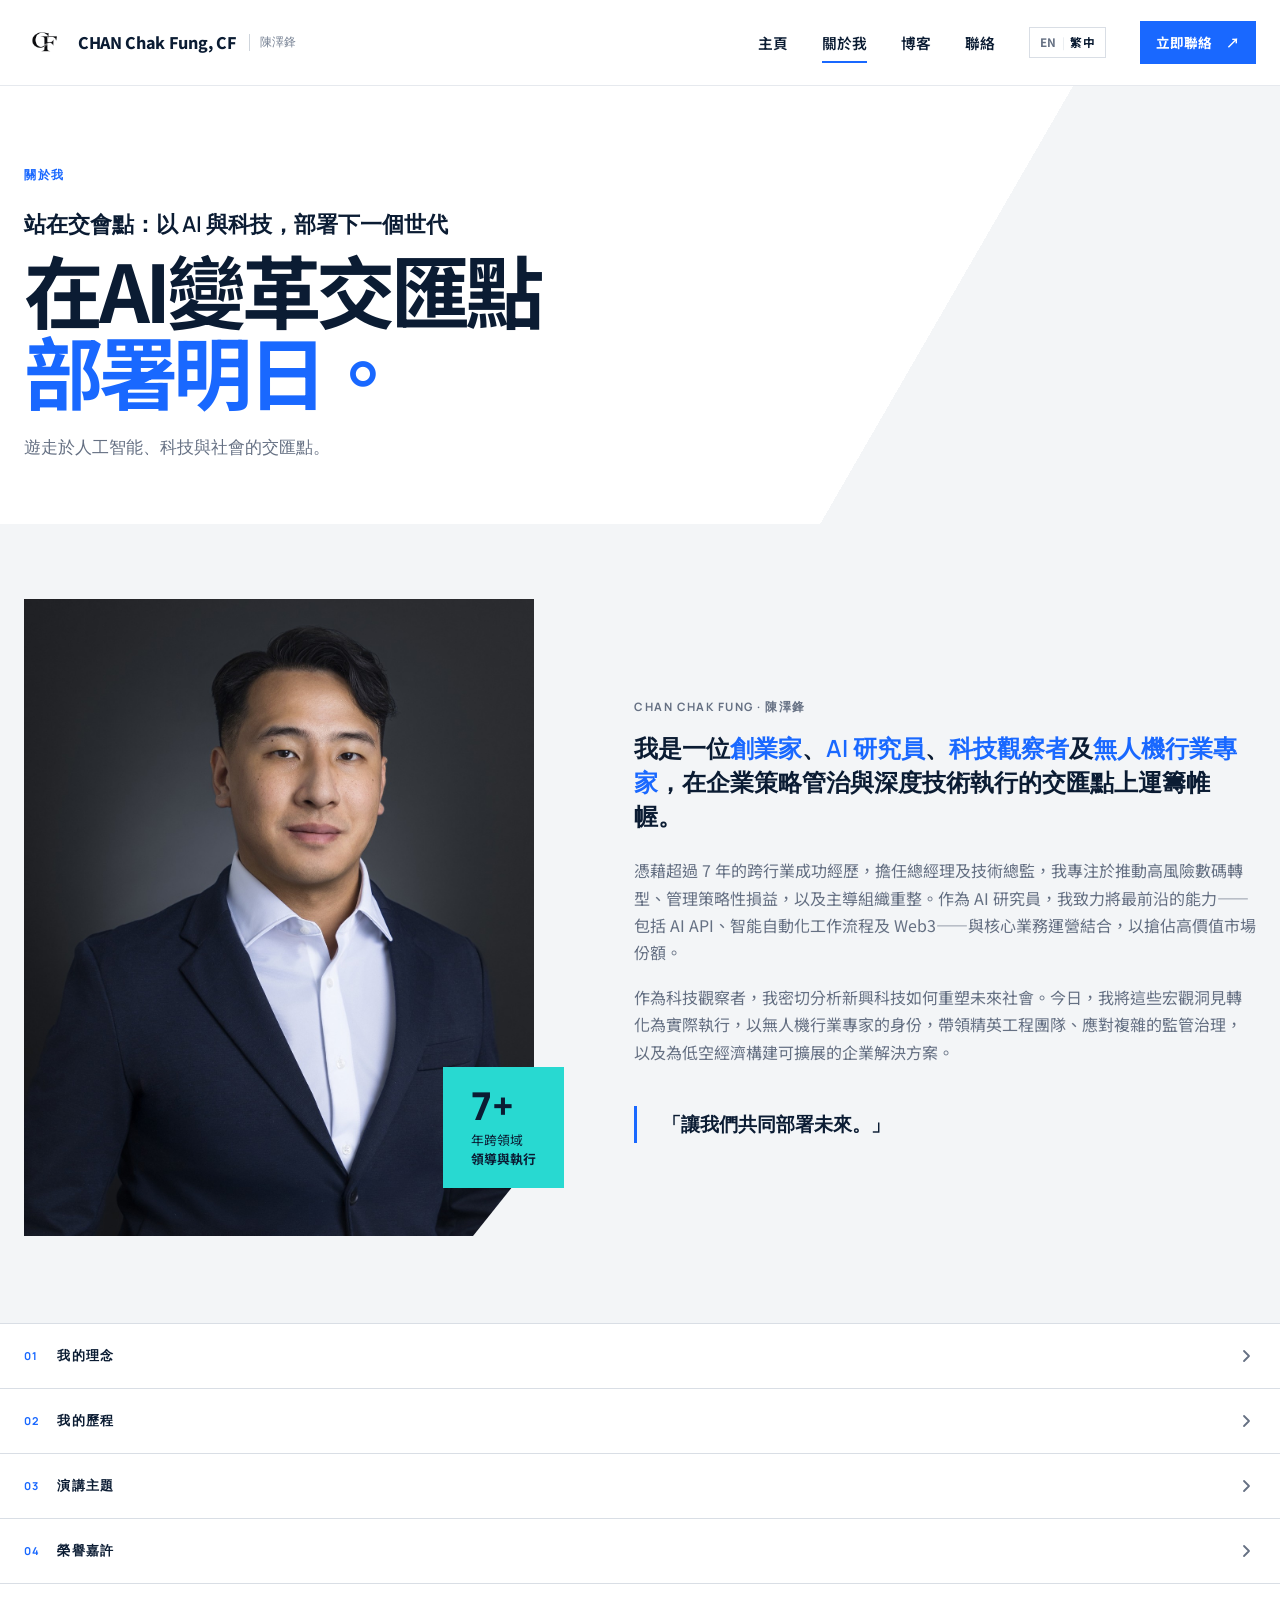
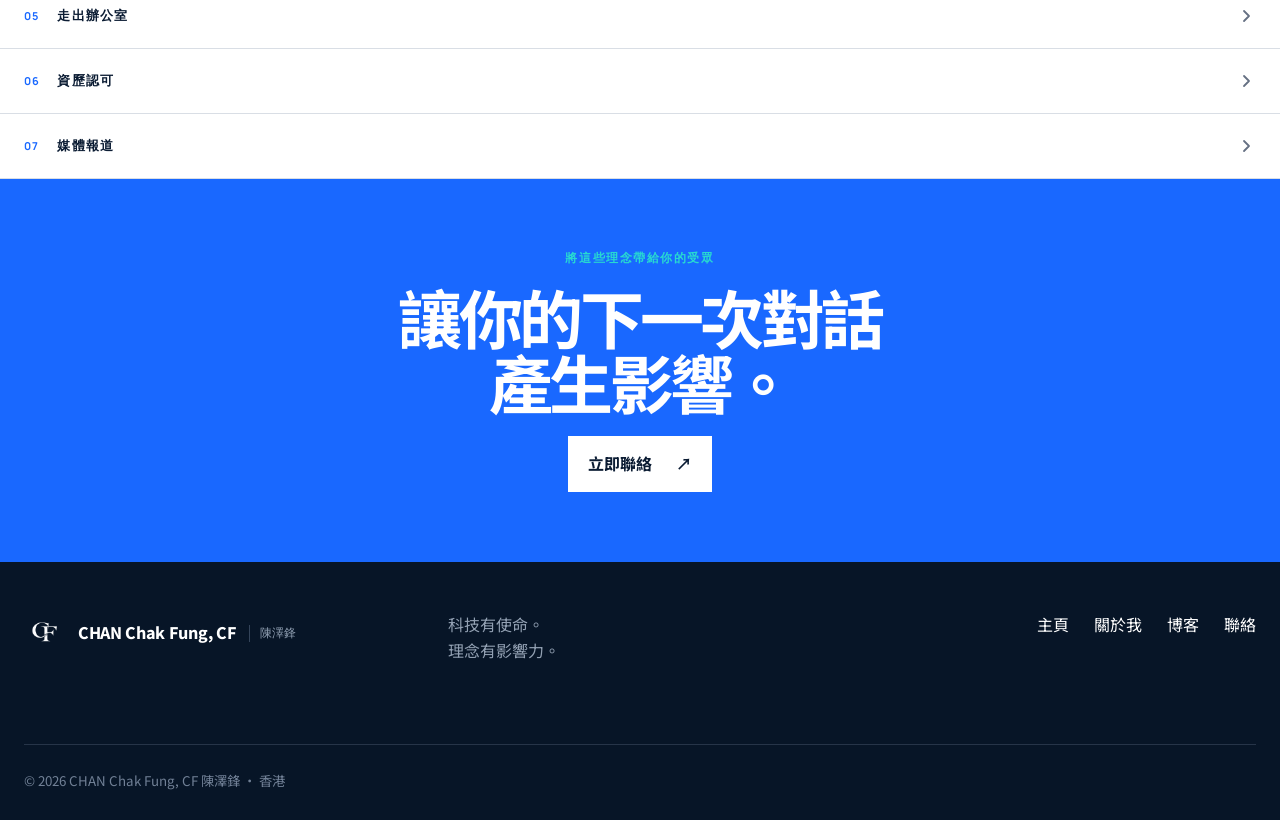
==== about-zh.html @ 0ac24c05 "Add files via upload" ====
<!doctype html>
<html lang="zh-Hant">
<head>
  <!-- Google tag (gtag.js) -->
  <script async src="https://www.googletagmanager.com/gtag/js?id=G-B7QS31Z5VL"></script>
  <script>
    window.dataLayer = window.dataLayer || [];
    function gtag(){dataLayer.push(arguments);}
    gtag('js', new Date());
    gtag('config', 'G-B7QS31Z5VL');
  </script>
  <meta charset="UTF-8">
  <meta name="viewport" content="width=device-width, initial-scale=1.0">
  <meta name="description" content="關於陳澤鋒——創業家、AI 研究員、科技觀察者及無人機行業專家，在策略、工程及低空經濟的交匯點工作。">
  <meta name="author" content="Chan Chak Fung">
  <meta name="robots" content="index, follow">
  <link rel="canonical" href="https://cfchan.hk/about-zh.html">
  <title>關於我 — 陳澤鋒 Chan Chak Fung</title>
  <link rel="preconnect" href="https://fonts.googleapis.com">
  <link rel="preconnect" href="https://fonts.gstatic.com" crossorigin>
  <link href="https://fonts.googleapis.com/css2?family=DM+Sans:wght@400;500;600;700&family=Manrope:wght@500;600;700;800&family=Noto+Sans+TC:wght@400;500;700&display=swap" rel="stylesheet">
  <link rel="icon" type="image/png" href="assets/cf-logo.png">
  <link rel="apple-touch-icon" href="assets/cf-logo.png">
  <link rel="stylesheet" href="assets/styles.css">
  <style>
    body { font-family: "Noto Sans TC", "DM Sans", sans-serif; }
    h1, h2, h3, .brand { font-family: "Noto Sans TC", "Manrope", sans-serif; }
  </style>
</head>
<body>
  <header class="site-header">
    <a class="brand" href="home-zh.html"><img src="assets/cf-logo.png" alt="" class="brand-logo" aria-hidden="true"> CHAN Chak Fung, CF <i>陳澤鋒</i></a>
    <button class="menu-toggle" aria-expanded="false" aria-label="開啟選單"><span></span><span></span></button>
    <nav class="nav"><a href="home-zh.html">主頁</a><a class="active" href="about-zh.html">關於我</a><a href="blog-zh.html">博客</a><a href="contact-zh.html">聯絡</a><span class="lang-switch"><a href="about.html">EN</a><span class="lang-sep">|</span><a href="about-zh.html" class="lang-active">繁中</a></span><a class="button button-small" href="contact-zh.html">立即聯絡 <span>↗</span></a></nav>
  </header>

  <main>
    <section class="page-hero section-pad about-hero">
      <p class="eyebrow reveal">關於我</p>
      <p class="about-slogan-cn reveal" lang="zh-Hant">站在交會點：以 AI 與科技，部署下一個世代</p>
      <h1 class="reveal">在AI變革交匯點<br><em>部署明日。</em></h1>
      <p class="about-slogan-en reveal">遊走於人工智能、科技與社會的交匯點。</p>
    </section>

    <section class="about-split section-pad">
      <div class="about-photo reveal">
        <img src="assets/portrait.jpeg" alt="陳澤鋒肖像">
        <div class="photo-note"><span class="photo-note-stat">7+</span>年跨領域<br><strong>領導與執行</strong></div>
      </div>
      <div class="about-copy reveal delay-1">
        <p class="eyebrow name-kicker">Chan Chak Fung · 陳澤鋒</p>
        <p class="lead">我是一位<em>創業家</em>、<em>AI 研究員</em>、<em>科技觀察者</em>及<em>無人機行業專家</em>，在企業策略管治與深度技術執行的交匯點上運籌帷幄。</p>
        <p>憑藉超過 7 年的跨行業成功經歷，擔任總經理及技術總監，我專注於推動高風險數碼轉型、管理策略性損益，以及主導組織重整。作為 AI 研究員，我致力將最前沿的能力——包括 AI API、智能自動化工作流程及 Web3——與核心業務運營結合，以搶佔高價值市場份額。</p>
        <p>作為科技觀察者，我密切分析新興科技如何重塑未來社會。今日，我將這些宏觀洞見轉化為實際執行，以無人機行業專家的身份，帶領精英工程團隊、應對複雜的監管治理，以及為低空經濟構建可擴展的企業解決方案。</p>
        <blockquote>「讓我們共同部署未來。」</blockquote>
      </div>
    </section>

    <section class="photo-slider-section section-pad" data-accordion="走出辦公室" data-acc-num="05" data-acc-id="acc-photos">
      <div class="photo-slider-heading reveal">
        <p class="eyebrow">走出辦公室</p>
        <h2>深入現場，<br><span>投身社區。</span></h2>
      </div>
      <div class="photo-trio reveal delay-1">
        <div class="trio-photo">
          <div class="trio-img"><img src="assets/about_a.JPEG" alt="與非政府組織舉辦無人機操作課程"></div>
          <p class="trio-caption"><span>01</span>與非政府組織舉辦無人機操作課程</p>
        </div>
        <div class="trio-photo">
          <div class="trio-img"><img src="assets/about_b.JPEG" alt="於斯旺西聖史提芬教堂派發免費食物予無家者"></div>
          <p class="trio-caption"><span>02</span>於斯旺西聖史提芬教堂派發免費食物予無家者</p>
        </div>
        <div class="trio-photo">
          <div class="trio-img"><img src="assets/about_c.JPEG" alt="在英國威爾斯斯旺西參與社區義工服務"></div>
          <p class="trio-caption"><span>03</span>在英國威爾斯斯旺西參與社區義工服務</p>
        </div>
      </div>
    </section>

    <section class="journey-line section-pad" aria-labelledby="journey-title" data-accordion="我的歷程" data-acc-num="02" data-acc-id="acc-journey">
      <div class="journey-heading reveal"><p class="eyebrow">我的歷程</p><h2 id="journey-title">一路走來。</h2><p>從工程基礎到高管領導：創辦企業、轉型行業，以及推進香港低空經濟發展。</p></div>
      <div class="timeline-track">
        <div class="tl-item reveal"><span class="tl-date">1995</span><h3>在香港，中國出生</h3></div>
        <div class="tl-item reveal delay-1"><span class="tl-date">2007–2011</span><h3>英華書院</h3><p>中學，香港</p></div>
        <div class="tl-item reveal delay-2"><span class="tl-date">2011–2013</span><h3>林大輝中學</h3><p>中學，香港</p></div>
        <div class="tl-item reveal"><span class="tl-date">2013–2015</span><h3>ICWS·Swansea University</h3><p>基礎課程 · 英國威爾斯斯旺西</p></div>
        <div class="tl-item reveal delay-1"><span class="tl-date">2015–2019</span><h3>Swansea University</h3><p>電機電子工程學士（BEng）</p></div>
        <div class="tl-item reveal delay-2"><span class="tl-date">2018–2022</span><h3>GD BOX Limited</h3><p>創新及營運總監 · 4 間分店：卡迪夫、斯旺西、倫敦、伯明翰</p></div>
        <div class="tl-item is-current reveal"><span class="tl-date">2019–至今</span><h3>Springdel UK <span class="tl-badge">現職</span></h3><p>大使 / 義工</p></div>
        <div class="tl-item reveal delay-1"><span class="tl-date">2019–2022</span><h3>Metacyber Inc. Ltd</h3><p>董事總經理及聯合創辦人 · Web3 及元宇宙初創企業</p></div>
        <div class="tl-item reveal"><span class="tl-date">2022</span><h3>回歸香港</h3><p>出售所有英國業務並返回香港</p></div>
        <div class="tl-item is-current reveal delay-1"><span class="tl-date">2022–至今</span><h3>何田顧問工程師有限公司 <span class="tl-badge">現職</span></h3><p>工程及科技經理</p></div>
        <div class="tl-item reveal delay-2"><span class="tl-date">2023–2026</span><h3>F&amp;F Partners Consultant Limited</h3><p>董事</p></div>
        <div class="tl-item is-current reveal"><span class="tl-date">2025–2027</span><h3>香港中文大學行政人員工商管理碩士 EMBA <span class="tl-badge">進行中</span></h3><p>香港中文大學</p></div>
        <div class="tl-item is-current reveal delay-1"><span class="tl-date">2026–至今</span><h3>L.A.E. Drone低空經濟顧問及服務有限公司 <span class="tl-badge">現職</span></h3><p>創辦人及董事</p></div>
      </div>
      <p class="timeline-remark"><span aria-hidden="true"></span><strong>現職 / 進行中</strong> — 螢光標示的里程碑代表目前的職業及學術承擔。</p>
    </section>

    <section class="recognition section-pad" aria-labelledby="awards-title" data-accordion="榮譽嘉許" data-acc-num="04" data-acc-id="acc-awards">
      <div class="recognition-heading reveal"><p class="eyebrow light">榮譽</p><h2 id="awards-title">以創意、毅力及<br>執行力贏得的獎項。</h2><p>在轉型 AI 及科技領域之前，陳澤鋒在英國建立屢獲殊榮的餐飲業務——從 2018 年至 2023 年，以創新、營運及顧客體驗贏得全國認可。</p></div>
      <div class="awards-grid">
        <article class="award-card award-featured reveal"><span class="award-year">2023</span><div class="award-symbol">✦</div><p>Best Business Awards · Awards Intelligence</p><h3>COVID-19 期間卓越創新獎</h3></article>
        <article class="award-card reveal delay-1"><span class="award-year">2022</span><div class="award-symbol">01</div><p>英國金筷子獎</p><h3>全國最佳外賣體驗</h3></article>
        <article class="award-card reveal delay-2"><span class="award-year">2020</span><div class="award-symbol">02</div><p>英國亞洲咖喱大獎</p><h3>全國亞軍</h3></article>
        <article class="award-card reveal"><span class="award-year">2020</span><div class="award-symbol">03</div><p>Good Food Award</p><h3>Winner</h3></article>
        <article class="award-card reveal delay-1"><span class="award-year">2019</span><div class="award-symbol">04</div><p>Just Eat 英國大獎</p><h3>威爾斯最佳外賣店</h3></article>
        <article class="award-card reveal delay-2"><span class="award-year">2019</span><div class="award-symbol">05</div><p>英國金筷子獎</p><h3>全國最佳外賣店</h3></article>
        <article class="award-card reveal"><span class="award-year">2019</span><div class="award-symbol">06</div><p>英國亞洲咖喱大獎</p><h3>全國最佳中式外賣店</h3></article>
        <article class="award-card reveal delay-1"><span class="award-year">2018</span><div class="award-symbol">07</div><p>Just Eat 英國大獎</p><h3>威爾斯最佳外賣</h3></article>
        <article class="award-card reveal delay-2"><span class="award-year">2018</span><div class="award-symbol">08</div><p>The X Factor 廣告 · Just Eat 贊助</p><h3>明星廚師</h3></article>
      </div>
      <div class="award-photos reveal">
        <div class="award-photo"><img src="assets/about_awarda.jpg" alt="頒獎典禮照片"></div>
        <div class="award-photo"><img src="assets/about_awardb.JPEG" alt="頒獎典禮照片"></div>
        <div class="award-photo"><img src="assets/about_awardc.JPEG" alt="頒獎典禮照片"></div>
      </div>
    </section>

    <section class="press-section section-pad" aria-labelledby="press-title" data-accordion="媒體報道" data-acc-num="07" data-acc-id="acc-press">
      <div class="press-section-heading reveal">
        <p class="eyebrow">媒體報道</p>
        <h2 id="press-title">登上頭條<br><span>的故事。</span></h2>
      </div>
      <div class="press-grid">
        <a class="press-card reveal" href="https://www.thesun.co.uk/money/7754575/top-12-takeaways-britain/" target="_blank" rel="noopener">
          <div class="press-card-masthead masthead-sun"><span class="press-pub-name">The Sun</span><span class="press-ext-icon">↗</span></div>
          <div class="press-card-body"><p class="press-card-label">全國 · 飲食</p><h3>英國十二大最佳外賣</h3><p>《太陽報》評選金龍外賣為全國最佳外賣之一。</p></div>
        </a>
        <a class="press-card reveal delay-1" href="https://www.walesonline.co.uk/whats-on/food-drink-news/best-chinese-restaurant-wales-been-16199340" target="_blank" rel="noopener">
          <div class="press-card-masthead masthead-wales"><span class="press-pub-name">Wales Online</span><span class="press-ext-icon">↗</span></div>
          <div class="press-card-body"><p class="press-card-label">威爾斯 · 飲食</p><h3>威爾斯最佳中式餐廳</h3><p>《Wales Online》金龍外賣正式獲認可為威爾斯最佳中式餐廳。</p></div>
        </a>
        <a class="press-card reveal delay-2" href="https://www.walesonline.co.uk/whats-on/food-drink-news/takeaway-officially-been-crowned-best-15408272" target="_blank" rel="noopener">
          <div class="press-card-masthead masthead-wales"><span class="press-pub-name">Wales Online</span><span class="press-ext-icon">↗</span></div>
          <div class="press-card-body"><p class="press-card-label">威爾斯 · 飲食</p><h3>外賣正式榮膺最佳</h3><p>《Wales Online》報道金龍正式榮膺最佳外賣的時刻。</p></div>
        </a>
        <a class="press-card reveal" href="https://www.walesonline.co.uk/lifestyle/tv/chinese-takeaway-worker-who-sings-15465489" target="_blank" rel="noopener">
          <div class="press-card-masthead masthead-wales"><span class="press-pub-name">Wales Online</span><span class="press-ext-icon">↗</span></div>
          <div class="press-card-body"><p class="press-card-label">威爾斯 · 生活</p><h3>會唱歌的中式外賣工作者</h3><p>關於陳澤鋒的個人專題——一個超越廚房的動人故事。</p></div>
        </a>
        <a class="press-card reveal delay-1" href="https://www.foodepedia.co.uk/articles/the-golden-chopstick-awards/" target="_blank" rel="noopener">
          <div class="press-card-masthead masthead-food"><span class="press-pub-name">Foodepedia</span><span class="press-ext-icon">↗</span></div>
          <div class="press-card-body"><p class="press-card-label">英國 · 頒獎報道</p><h3>金筷子大獎</h3><p>Foodepedia 報道享負盛名的金筷子大獎——金龍外賣在此奪得殊榮。</p></div>
        </a>
      </div>
    </section>

    <section class="credentials section-pad" aria-labelledby="credentials-title" data-accordion="資歷認可" data-acc-num="06" data-acc-id="acc-credentials">
      <div class="credentials-heading reveal"><p class="eyebrow">資歷</p><h2 id="credentials-title">以專業認證<br>支撐願景背後的工作。</h2><p>橫跨 AI、航空、工程安全、BIM 及廚藝的專業資格。</p></div>
      <div class="credential-list">
        <article class="credential-card reveal"><span>01</span><div><p>工業安全</p><h3>密閉空間作業合資格人士</h3><small>Y Y Wong Safety Consultancy</small></div></article>
        <article class="credential-card reveal delay-1"><span>02</span><div><p>人工智能</p><h3>商業及市場營銷 AI 應用</h3><small>香港數據管理學院</small></div></article>
        <article class="credential-card reveal"><span>03</span><div><p>航空</p><h3>小型無人機 — 高級評級</h3><small>民航處</small></div></article>
        <article class="credential-card reveal delay-1"><span>04</span><div><p>建築信息模型</p><h3>BIM 管理專業培訓（CCBM）</h3><small>建造業議會</small></div></article>
        <article class="credential-card reveal"><span>05</span><div><p>建築信息模型</p><h3>全球 BIM 協調員（CCBC）</h3><small>專業培訓證書 · BSI</small></div></article>
        <article class="credential-card reveal delay-1"><span>06</span><div><p>美食學</p><h3>美食學與營養學</h3><small>結業證書 · Le Cordon Bleu</small></div></article>
      </div>
    </section>

    <section class="principles section-pad" data-accordion="我的理念" data-acc-num="01" data-acc-id="acc-principles">
      <p class="section-index">我的方式</p>
      <div class="principle-grid">
        <article><span>01</span><h3>清晰優先</h3><p>去除術語，聚焦真正重要的理念。</p></article>
        <article><span>02</span><h3>業務導向</h3><p>將每個科技對話與真實價值及成果連結。</p></article>
        <article><span>03</span><h3>以人為本</h3><p>建立信心、好奇心及動力——而非對變化的恐懼。</p></article>
      </div>
    </section>

    <section class="topics section-pad" aria-labelledby="topics-title" data-accordion="演講主題" data-acc-num="03" data-acc-id="acc-topics">
      <div>
        <p class="eyebrow light">演講者簡介</p>
        <h2 id="topics-title">感動聽眾<br>的對話。</h2>
        <p class="topics-sub">可接受主題演說、小組討論及工作坊邀請，涵蓋六大簽名主題。</p>
        <a class="button button-light" href="contact-zh.html">預約演講 <span>↗</span></a>
        <img src="assets/about_speaking.jpg" alt="陳澤鋒演講現場" class="topics-speaking-img">
      </div>
      <div class="topic-cards">
        <article class="topic-card reveal"><span class="topic-num">01</span><h3>AI 驅動的業務轉型</h3><p>AI 如何重塑運營、策略及競爭優勢——以及領袖現在必須採取的行動。</p></article>
        <article class="topic-card reveal delay-1"><span class="topic-num">02</span><h3>AI 時代銷售為何依然重要</h3><p>業務發展中不可替代的人類優勢——為何人際關係、同理心及銷售技巧依然至關重要。</p></article>
        <article class="topic-card reveal"><span class="topic-num">03</span><h3>香港低空經濟</h3><p>新興低空經濟格局——法規、商業機遇，以及企業如何在無人機經濟中搶佔先機。</p></article>
        <article class="topic-card reveal delay-1"><span class="topic-num">04</span><h3>零工經濟與青年創業</h3><p>年輕人在數碼時代建立收入、提升技能及培養創業思維的實用路徑。</p></article>
        <article class="topic-card reveal"><span class="topic-num">05</span><h3>實用科技應用</h3><p>將科技炒作轉化為業務成果——識別及應用合適工具的無術語指南。</p></article>
        <article class="topic-card reveal delay-1"><span class="topic-num">06</span><h3>未來社會與領導力</h3><p>應對不確定性、建立韌性，以及帶領團隊度過科技及社會顛覆。</p></article>
      </div>
    </section>

    <section class="cta section-pad reveal"><p class="eyebrow light">將這些理念帶給你的受眾</p><h2>讓你的下一次對話<br>產生影響。</h2><a class="button button-light" href="contact-zh.html">立即聯絡 <span>↗</span></a></section>
  </main>

  <footer class="footer section-pad"><a class="brand brand-light" href="home-zh.html"><img src="assets/cf-logo.png" alt="" class="brand-logo" aria-hidden="true"> CHAN Chak Fung, CF <i>陳澤鋒</i></a><p>科技有使命。<br>理念有影響力。</p><div><a href="home-zh.html">主頁</a><a href="about-zh.html">關於我</a><a href="blog-zh.html">博客</a><a href="contact-zh.html">聯絡</a></div><small>© <span id="year"></span> CHAN Chak Fung, CF 陳澤鋒 · 香港</small></footer>
  <script src="assets/script.js"></script>
</body>
</html>
---- assets/styles.css ----
:root{--ink:#0b1c33;--navy:#10243f;--blue:#1968ff;--cyan:#28d9d1;--paper:#f3f5f7;--white:#fff;--muted:#657083;--line:#d9dee5;--max:1240px;--pad:max(24px,calc((100vw - var(--max))/2))}*{box-sizing:border-box}html{scroll-behavior:smooth}body{margin:0;color:var(--ink);background:#fff;font-family:"DM Sans",sans-serif;font-size:16px;line-height:1.6}h1,h2,h3,p{margin-top:0}h1,h2,h3,.brand{font-family:"Manrope",sans-serif}h1,h2{letter-spacing:-.055em;line-height:1.02;overflow-wrap:break-word}h1{font-size:clamp(3.4rem,7vw,7rem)}h2{font-size:clamp(2.55rem,5vw,5rem)}h3{line-height:1.2}em{font-style:normal;color:var(--blue)}a{color:inherit;text-decoration:none}button,input,textarea,select{font:inherit}.section-pad{padding-left:var(--pad);padding-right:var(--pad)}.site-header{height:86px;padding:0 var(--pad);display:flex;align-items:center;justify-content:space-between;border-bottom:1px solid #e6e9ee;position:relative;z-index:50;background:rgba(255,255,255,.94);backdrop-filter:blur(12px)}.brand{display:flex;align-items:center;gap:12px;font-weight:800;letter-spacing:-.02em}.brand-logo{width:42px;height:42px;object-fit:cover;clip-path:polygon(0 0,100% 0,100% 75%,75% 100%,0 100%);flex-shrink:0}.nav{display:flex;align-items:center;gap:34px;font-size:.92rem;font-weight:600}.nav>a:not(.button){position:relative;padding:29px 0}.nav>a.active:not(.button):after{content:"";position:absolute;left:0;right:0;bottom:20px;height:2px;background:var(--blue)}.button{display:inline-flex;justify-content:center;align-items:center;gap:24px;border:0;background:var(--blue);color:#fff;padding:15px 20px;font-weight:700;cursor:pointer;transition:.25s}.button:hover{background:#0755e6;transform:translateY(-2px)}.button-small{padding:11px 16px;gap:14px;font-size:.85rem}.button-light{background:#fff;color:var(--ink)}.button-light:hover{background:var(--cyan);color:var(--ink)}.text-link{display:inline-flex;align-items:center;gap:18px;font-weight:700;border-bottom:1px solid var(--ink);padding:10px 0}.text-link:hover span{transform:translateX(4px)}.eyebrow{font:700 .75rem "Manrope",sans-serif;letter-spacing:.13em;text-transform:uppercase;color:var(--blue)}.eyebrow.light{color:var(--cyan)}.hero{min-height:720px;display:grid;grid-template-columns:1.08fr .92fr;align-items:center;gap:70px;overflow:hidden;background:linear-gradient(120deg,#fff 60%,#f0f4f8 60%)}.hero-copy{padding:80px 0}.hero .eyebrow{display:flex;align-items:center;gap:9px}.pulse{width:7px;height:7px;border-radius:50%;background:var(--cyan);box-shadow:0 0 0 5px rgba(40,217,209,.14)}.hero h1{margin:25px 0 28px}.hero-lede{font-size:1.18rem;color:#546174;max-width:630px}.hero-actions{display:flex;align-items:center;gap:32px;margin:28px 0 42px}.portrait-wrap{position:relative;height:610px;display:flex;align-items:flex-end;justify-content:center}.portrait-card{height:570px;width:440px;overflow:hidden;clip-path:polygon(11% 0,100% 0,100% 89%,89% 100%,0 100%,0 11%);position:relative;z-index:2;background:#dfe5ec}.portrait-card img{width:100%;height:100%;object-fit:cover;object-position:50% 38%;filter:saturate(.9)}.orbit{position:absolute;border:1px solid rgba(25,104,255,.2);border-radius:50%}.orbit-one{width:620px;height:620px;top:20px}.orbit-two{width:460px;height:460px;top:90px}.floating-tag{position:absolute;z-index:3;background:#fff;box-shadow:0 14px 35px rgba(11,28,51,.14);padding:12px 16px;font-size:.78rem;font-weight:700}.floating-tag span{color:var(--blue);margin-right:9px}.tag-ai{right:-20px;top:55px}.tag-lae{left:-30px;top:265px}.tag-biz{right:-20px;bottom:65px}.section-index{font:700 .7rem "Manrope";letter-spacing:.12em;color:#8490a0}.services{padding-top:75px;padding-bottom:80px;background:var(--paper)}.section-heading{max-width:660px;margin-bottom:38px}.section-heading h2{margin:8px 0 15px}.section-heading>p:last-child{color:var(--muted);font-size:1.05rem}.service-grid{display:grid;grid-template-columns:repeat(3,1fr);gap:18px}.service-card{background:#fff;padding:34px;min-height:360px;display:flex;flex-direction:column;border:1px solid transparent;transition:.25s}.service-card:hover{transform:translateY(-5px);border-color:#bfd0e6;box-shadow:0 18px 35px rgba(11,28,51,.07)}.service-card.featured{background:var(--blue);color:#fff;min-height:360px}.service-img{overflow:hidden;grid-column:span 2;min-height:320px}.service-img img{width:100%;height:100%;object-fit:cover;object-position:center;display:block;transition:transform .5s ease}.service-img:hover img{transform:scale(1.04)}.service-card:nth-child(5){grid-column:3}.service-icon{font-size:2rem;margin-bottom:32px}.card-number{font-size:.7rem;letter-spacing:.14em;color:#8994a3}.featured .card-number{color:#a6c3ff}.service-card h3{font-size:1.6rem;margin:7px 0 14px}.service-card>p:not(.card-number){color:var(--muted)}.featured>p:not(.card-number){color:#d8e4ff}.service-card ul{padding:20px 0;margin:10px 0;border-top:1px solid rgba(255,255,255,.2);list-style:none}.service-card li{padding:7px 0}.service-card li:before{content:"＋";margin-right:10px;color:var(--cyan)}.service-card a{margin-top:auto;font-weight:700;display:flex;justify-content:space-between;border-top:1px solid #dce1e7;padding-top:20px}.featured a{border-color:rgba(255,255,255,.3)}.expertise{background:var(--ink);color:#fff;padding-top:85px;padding-bottom:85px;display:grid;grid-template-columns:.8fr 1.2fr;gap:100px}.expertise-intro{position:sticky;top:120px;align-self:start}.expertise-intro>p:not(.eyebrow){color:#aeb9c7;max-width:430px;margin:25px 0 35px}.expertise-list>div{display:grid;grid-template-columns:50px 1fr;column-gap:25px;padding:29px 0;border-bottom:1px solid #34445a}.expertise-list span{color:var(--cyan);font-size:.72rem;grid-row:span 2}.expertise-list h3{font-size:1.55rem;margin:0}.expertise-list p{grid-column:2;color:#9ba8b8;margin:5px 0 0}.insights{padding-top:80px;padding-bottom:80px}.insight-grid{display:grid;grid-template-columns:repeat(3,1fr);gap:24px}.insight-art,.post-visual{height:245px;display:grid;place-items:center;overflow:hidden;position:relative}.insight-art span,.post-visual span{font:800 4rem/1 "Manrope";position:relative}.art-one{background:var(--blue);color:#fff}.art-one:before{content:"";position:absolute;width:260px;height:260px;border:1px solid #75a2ff;border-radius:50%;box-shadow:0 0 0 45px rgba(255,255,255,.05),0 0 0 90px rgba(255,255,255,.05)}.art-two{background:#d6fff9;color:var(--ink)}.art-two:before{content:"";position:absolute;inset:25px;background:repeating-linear-gradient(90deg,transparent 0 24px,rgba(11,28,51,.08) 25px)}.art-three{background:var(--ink);color:var(--cyan)}.art-three span{font-size:8rem}.insight-card>p,.post-card>p{font-size:.67rem;font-weight:700;letter-spacing:.08em;color:var(--blue);margin:22px 0 10px}.insight-card h3{font-size:1.3rem;padding-right:25px}.insight-card .arrow{float:right;margin-top:-55px;font-size:1.25rem}.insight-card:hover h3{text-decoration:underline;text-underline-offset:4px}.centered{display:flex;width:max-content;margin:42px auto 0}.cta{padding-top:70px;padding-bottom:70px;background:var(--blue);color:#fff;text-align:center}.cta h2{margin:17px 0 22px}.cta>p:not(.eyebrow){color:#d8e4ff;margin-bottom:32px}.footer{padding-top:50px;padding-bottom:28px;background:#071527;color:#fff;display:grid;grid-template-columns:1fr 1fr 1fr;gap:40px;align-items:start}.brand-light .brand-logo{filter:invert(1) brightness(1.15)}.footer>p{color:#92a0b2}.footer>div{display:flex;justify-content:flex-end;gap:25px}.footer small{grid-column:1/-1;color:#718096;border-top:1px solid #263448;padding-top:25px;margin-top:25px}
/* Inner pages */.page-hero{padding-top:80px;padding-bottom:65px;background:linear-gradient(120deg,#fff 70%,#f3f5f7 70%)}.page-hero h1{font-size:clamp(3rem,6.2vw,6.3rem);margin:22px 0 0}.about-split{padding-top:75px;padding-bottom:80px;display:grid;grid-template-columns:.82fr 1fr;gap:100px;align-items:center;background:var(--paper)}.about-photo{position:relative}.about-photo img{width:100%;max-height:680px;object-fit:cover;object-position:50% 30%;clip-path:polygon(0 0,100% 0,100% 88%,88% 100%,0 100%)}.photo-note{position:absolute;right:-30px;bottom:55px;background:var(--cyan);padding:20px 28px;font-size:.8rem;line-height:1.5}.photo-note-stat{display:block;font:800 2.4rem/1 "Manrope";color:var(--ink);margin-bottom:4px}.about-copy .lead{font:600 1.65rem/1.45 "Manrope";color:var(--ink)}.about-copy>p:not(.lead){color:var(--muted)}blockquote{margin:40px 0 0;border-left:3px solid var(--blue);padding:5px 0 5px 25px;font:600 1.18rem "Manrope"}.principles{padding-top:62px;padding-bottom:68px;background:#fff}.principle-grid{display:grid;grid-template-columns:repeat(3,1fr);gap:50px;margin-top:45px}.principle-grid span{color:var(--blue);font-size:.72rem}.principle-grid h3{font-size:1.4rem;margin:14px 0 8px}.principle-grid p{color:var(--muted)}.topics{background:var(--ink);color:#fff;padding-top:75px;padding-bottom:75px;display:grid;grid-template-columns:.7fr 1.3fr;gap:80px}.blog-hero-new{padding-top:72px;padding-bottom:72px;background:var(--ink);color:#fff;display:grid;grid-template-columns:1fr 1.4fr;gap:60px;align-items:center}.blog-hero-copy h1{font-size:clamp(2.8rem,5vw,5.2rem);margin:18px 0 22px;color:#fff}.blog-hero-copy>p{color:#9ab0c8;font-size:1.05rem;max-width:480px;margin:0 0 28px}.blog-hero-topics{display:flex;flex-wrap:wrap;gap:8px}.blog-hero-topics span{padding:6px 13px;border:1px solid rgba(255,255,255,.15);font-size:.72rem;font-weight:600;color:#c8d6e8}.featured-card{display:grid;grid-template-rows:300px auto;border:1px solid rgba(255,255,255,.1);overflow:hidden;transition:border-color .25s,transform .25s,box-shadow .25s;text-decoration:none;color:inherit}.featured-card:hover{border-color:var(--cyan);transform:translateY(-5px);box-shadow:0 24px 48px rgba(0,0,0,.3)}.featured-card-img{position:relative;background:var(--navy);background-size:cover;background-position:center}.featured-card-overlay{position:absolute;inset:0;background:linear-gradient(to top,rgba(7,21,39,.85) 0%,transparent 60%)}.featured-badge{position:absolute;top:16px;left:16px;padding:5px 11px;background:var(--cyan);color:var(--ink);font:700 .65rem "Manrope";letter-spacing:.1em;text-transform:uppercase;z-index:1}.featured-card-body{background:#0f2338;padding:28px 30px 32px}.featured-card-meta{font:700 .65rem "Manrope";letter-spacing:.1em;text-transform:uppercase;color:var(--cyan);margin:0 0 12px}.featured-card-title{font-size:clamp(1.25rem,2vw,1.75rem);color:#fff;margin:0 0 14px;line-height:1.25}.featured-card-excerpt{color:#8fa8c2;font-size:.88rem;line-height:1.6;margin:0 0 22px}.featured-card-cta{display:inline-flex;align-items:center;gap:10px;font:700 .82rem "Manrope";color:var(--cyan);border-bottom:1px solid rgba(40,217,209,.35);padding-bottom:3px}.post-card small{display:inline-block;margin-top:14px;padding:5px 9px;background:#eaf0f8;font-size:.68rem;font-weight:700;text-transform:uppercase;letter-spacing:.08em}
@media(max-width:900px){.blog-hero-new{grid-template-columns:1fr;gap:40px}}
@media(max-width:620px){.blog-hero-new{padding-top:48px;padding-bottom:48px}.featured-card{grid-template-rows:220px auto}}.blog-list{padding-top:65px;padding-bottom:80px;background:#fff}.blog-filter{display:flex;gap:7px;margin-bottom:45px;flex-wrap:wrap}.blog-filter button{border:1px solid #cbd3dd;background:transparent;padding:8px 13px;cursor:pointer;font-size:.74rem;font-weight:700}.blog-filter button.active{background:var(--ink);color:#fff}.post-grid{display:grid;grid-template-columns:repeat(4,1fr);gap:20px}.post-card{transition:transform .25s,box-shadow .25s;border:1px solid #e2e7ee;overflow:hidden}.post-card:hover{transform:translateY(-5px);box-shadow:0 16px 32px rgba(11,28,51,.1)}.post-card.hidden{display:none}.post-card h3{font-size:1.05rem;line-height:1.3}.post-card>p{font-size:.62rem}.post-card small{font-size:.78rem}.post-visual{height:180px}.post-card[data-category="ai"]{background:#eef3ff}.post-card[data-category="lae"]{background:#e8faf8}.post-card[data-category="entrepreneurship"]{background:#fffbea}.post-card[data-category="business"]{background:#f4f6f9}.post-card[data-category="social"]{background:#f3f0ff}.post-card[data-category="tech"]{background:#edfaf3}.visual-lae{background:#d6fff9}.visual-change{background:var(--ink);color:#fff}.visual-ai{background:var(--blue);color:#fff}.visual-sales{background:#ffdd70}.visual-social{background:#1e1b4b;color:#a78bfa}.visual-tech{background:#0f2a1e;color:var(--cyan)}.post-visual-img{background-size:cover;background-position:center top;background-color:#dfe5ec}.post-skeleton{pointer-events:none}.skeleton-vis{background:linear-gradient(90deg,#e4e9ef 25%,#edf0f4 50%,#e4e9ef 75%);background-size:200% 100%;animation:shimmer 1.5s infinite}.skeleton-line{height:12px;margin:14px 0;border-radius:2px;background:linear-gradient(90deg,#e4e9ef 25%,#edf0f4 50%,#e4e9ef 75%);background-size:200% 100%;animation:shimmer 1.5s infinite}.s-short{width:45%;margin-top:18px}.s-long{width:90%;height:18px}.s-med{width:70%}@keyframes shimmer{0%{background-position:200% 0}100%{background-position:-200% 0}}.posts-error{grid-column:1/-1;text-align:center;padding:60px 20px}.posts-error p{color:var(--muted);margin-bottom:24px}
.newsletter{background:var(--blue);color:#fff;padding-top:65px;padding-bottom:65px;display:grid;grid-template-columns:1fr 1fr;gap:80px;align-items:center}.newsletter h2{margin-bottom:16px}.newsletter-sub{color:#c9d8f8;font-size:.95rem;margin:0 0 28px;max-width:480px}.substack-embed-wrap{background:rgba(255,255,255,.08);border:1px solid rgba(255,255,255,.18);padding:24px;border-radius:2px}.substack-embed-wrap iframe{display:block}.contact-page{background:var(--paper)}.contact-layout{padding-top:70px;padding-bottom:80px;display:grid;grid-template-columns:.85fr 1.15fr;gap:70px;align-items:start}.contact-intro h1{font-size:clamp(3rem,5.5vw,5.7rem);margin:20px 0 30px}.contact-intro>p:not(.eyebrow){color:var(--muted);font-size:1.08rem;max-width:580px}.contact-options{display:grid;grid-template-columns:1fr 1fr;align-content:start;gap:0 36px}.contact-options>div{display:grid;grid-template-columns:40px 1fr;border-top:1px solid var(--line);padding:18px 0}.contact-options>div:nth-child(-n+2){border-top:0;padding-top:4px}.contact-options span{color:var(--blue);font-size:.7rem}.contact-options p{margin:0;color:var(--muted);font-size:.85rem}.contact-options strong{display:block;color:var(--ink);font-size:1rem}.contact-open{padding-top:60px;padding-bottom:70px;background:var(--ink);color:#fff}.contact-open>.eyebrow{margin-bottom:48px}.contact-open-grid{display:grid;grid-template-columns:repeat(3,1fr);gap:32px}.contact-open-grid>div{border-top:1px solid #2c4059;padding-top:28px}.contact-open-grid span{color:var(--cyan);font:700 .68rem "Manrope";letter-spacing:.1em}.contact-open-grid h3{font-size:1.2rem;margin:14px 0 10px;color:#fff}.contact-open-grid p{color:#8fa3b8;font-size:.88rem;line-height:1.6;margin:0}
@media(max-width:900px){.contact-open-grid{grid-template-columns:repeat(2,1fr)}.contact-options{grid-template-columns:1fr}.contact-options>div:nth-child(-n+2){border-top:0;padding-top:4px}}
.sr-only{position:absolute;width:1px;height:1px;overflow:hidden;clip:rect(0,0,0,0)}.menu-toggle{display:none}.reveal{opacity:0;transform:translateY(18px);transition:opacity .7s ease,transform .7s ease}.reveal.visible{opacity:1;transform:none}.delay-1{transition-delay:.12s}.delay-2{transition-delay:.24s}
@media(max-width:900px){.menu-toggle{display:grid;gap:5px;border:0;background:none;padding:10px}.menu-toggle span{display:block;width:24px;height:2px;background:var(--ink)}.nav{position:absolute;top:86px;left:0;right:0;background:#fff;display:none;flex-direction:column;align-items:stretch;padding:20px var(--pad) 30px;gap:0;box-shadow:0 15px 25px rgba(11,28,51,.1)}.nav.open{display:flex}.nav>a:not(.button){padding:13px 0}.nav>a.active:not(.button):after{bottom:7px}.nav .button{margin-top:12px}.hero{grid-template-columns:1fr;background:#fff;padding-top:60px}.hero-copy{padding:20px 0 0}.portrait-wrap{height:540px}.statement{grid-template-columns:1fr;padding-top:60px;padding-bottom:60px}.statement>p:last-child{max-width:600px}.service-grid{grid-template-columns:1fr 1fr}.service-img{display:none}.service-card.featured{min-height:360px}.service-card:nth-child(4){grid-column:auto}.expertise{grid-template-columns:1fr;gap:50px}.expertise-intro{position:static}.about-split,.contact-layout{grid-template-columns:1fr}.about-photo{max-width:570px}.topics{grid-template-columns:1fr}.newsletter{grid-template-columns:1fr}.contact-layout{gap:50px}.clients-section .section-heading{margin-bottom:32px}.invite-header{margin-bottom:28px}.footer{grid-template-columns:1fr 1fr}.footer>div{justify-content:flex-start}.footer small{grid-column:1/-1}}
@media(max-width:620px){h1{font-size:3.25rem}.site-header{height:72px}.nav{top:72px}.hero{gap:15px}.hero-actions{align-items:flex-start;flex-direction:column}.hero-position{font-size:.95rem;margin:10px 0 5px}.portrait-wrap{height:430px}.portrait-card{height:410px;width:100%}.tag-ai{right:0}.tag-lae{left:0;top:240px}.tag-biz{right:0}.statement{gap:20px}.service-grid,.insight-grid,.principle-grid{grid-template-columns:1fr}.post-grid{grid-template-columns:repeat(2,1fr)}.service-card.featured{grid-row:auto}.expertise,.services,.insights,.about-split,.topics,.clients-section,.invite-section,.contact-open{padding-top:50px;padding-bottom:55px}.about-split{gap:50px}.photo-note{right:0}.post-visual{height:250px}.substack-embed-wrap{padding:16px}.footer{grid-template-columns:1fr}.footer>div{flex-wrap:wrap}.page-hero{padding-top:55px}.hero h1 br{display:none}.client-grid,.invite-grid,.topic-cards,.contact-open-grid{grid-template-columns:1fr}}
@media(prefers-reduced-motion:reduce){html{scroll-behavior:auto}.reveal{opacity:1;transform:none;transition:none}}

/* Identity and animated journey */
.brand i{font:500 .78rem "DM Sans",sans-serif;color:#788395;border-left:1px solid #cfd5dc;padding-left:10px;margin-left:1px}.brand-light i{color:#91a0b3;border-color:#34445a}.name-kicker{margin-bottom:16px}.journey{padding-top:80px;padding-bottom:85px;background:#fff;display:grid;grid-template-columns:.72fr 1.28fr;gap:100px}.journey-heading{position:sticky;top:120px;align-self:start}.journey-heading h2{font-size:clamp(2.6rem,4.4vw,4.7rem);margin:14px 0 24px}.journey-heading>p:last-child{color:var(--muted);max-width:440px}@media(max-width:1060px){.post-grid{grid-template-columns:repeat(2,1fr)}}
@media(max-width:1060px){.brand i{display:none}.nav{gap:24px}.journey{grid-template-columns:1fr;gap:55px}.journey-heading{position:static;max-width:680px}}
@media(max-width:620px){.brand{font-size:.86rem}.journey{padding-top:90px;padding-bottom:95px;gap:35px}}

/* Photo trio */
.photo-slider-section{padding-top:75px;padding-bottom:80px;background:#fff}.photo-slider-heading{margin-bottom:40px}.photo-slider-heading h2{margin:10px 0 0}.photo-slider-heading h2 span{color:var(--blue)}.photo-trio{display:grid;grid-template-columns:repeat(3,1fr);gap:20px}.trio-photo{display:flex;flex-direction:column}.trio-img{overflow:hidden;aspect-ratio:4/3}.trio-img img{width:100%;height:100%;object-fit:cover;object-position:center;display:block;transition:transform .5s ease}.trio-photo:hover .trio-img img{transform:scale(1.05)}.trio-caption{margin:14px 0 0;display:flex;align-items:flex-start;gap:12px;font-size:.85rem;color:var(--muted);line-height:1.5}.trio-caption span{font:700 .65rem "Manrope";letter-spacing:.1em;color:var(--blue);white-space:nowrap;padding-top:2px}
@media(max-width:620px){.photo-trio{grid-template-columns:1fr;gap:28px}.photo-slider-section{padding-top:50px;padding-bottom:55px}}

/* Alternating centre-line timeline — one dot per event */
.journey-line{display:block;padding-top:80px;padding-bottom:88px;background:var(--ink)}
.journey-line .journey-heading{position:static;max-width:700px;margin-bottom:52px}
.journey-line .journey-heading h2{color:#fff;margin:14px 0 18px;font-size:clamp(2.6rem,4.4vw,4.7rem)}
.journey-line .journey-heading>p:last-child{color:rgba(255,255,255,.5);max-width:540px}
.timeline-track{position:relative;display:flex;flex-direction:column}
.timeline-track::before{content:"";position:absolute;left:50%;transform:translateX(-50%);top:0;bottom:0;width:1px;background:rgba(255,255,255,.12)}
.tl-item{position:relative;padding:14px 0}
.tl-item:nth-child(odd){padding-right:calc(50% + 24px);text-align:right}
.tl-item:nth-child(even){padding-left:calc(50% + 24px);text-align:left}
.tl-item::after{content:"";position:absolute;left:calc(50% - 4px);top:18px;width:9px;height:9px;border-radius:50%;background:rgba(255,255,255,.18)}
.tl-item.is-current::after{background:var(--cyan);box-shadow:0 0 0 4px rgba(40,217,209,.16),0 0 10px rgba(40,217,209,.4)}
.tl-item .tl-date{display:block;color:var(--cyan);font:700 .65rem "Manrope";letter-spacing:.08em;margin-bottom:5px}
.tl-item h3{font-size:.95rem;color:#fff;margin:0 0 3px;line-height:1.3;font-weight:600}
.tl-item p{font-size:.76rem;color:rgba(255,255,255,.42);margin:0;line-height:1.5}
.tl-badge{display:inline-block;padding:1px 6px;background:rgba(40,217,209,.1);color:var(--cyan);border:1px solid rgba(40,217,209,.28);font:700 .52rem "Manrope";letter-spacing:.1em;text-transform:uppercase;vertical-align:middle;margin-left:7px;position:relative;top:-1px}
.timeline-remark{display:flex;align-items:center;gap:9px;margin:28px 0 0;color:rgba(255,255,255,.38);font-size:.76rem}
.timeline-remark>span{width:8px;height:8px;border-radius:50%;background:var(--cyan);box-shadow:0 0 0 4px rgba(40,217,209,.18),0 0 10px rgba(40,217,209,.5)}
.timeline-remark strong{color:rgba(255,255,255,.7)}
@media(max-width:900px){.journey-line .journey-heading{margin-bottom:40px}.timeline-track::before{left:12px;transform:none}.tl-item:nth-child(odd),.tl-item:nth-child(even){padding:12px 0 12px 28px;text-align:left}.tl-item::after{left:8px;top:16px}}
@media(max-width:620px){.journey-line{padding-top:55px;padding-bottom:60px}.tl-item .tl-date{font-size:.6rem}.timeline-remark{justify-content:flex-start}}
@media(prefers-reduced-motion:reduce){.tl-item::after{transition:none}}

/* Hero position subheadline */
.hero-position{font:600 1.15rem/1.45 "Manrope";color:var(--ink);max-width:570px;margin:14px 0 8px}

/* Expanded personal positioning */
.hero-slogan-cn{margin:25px 0 2px;color:var(--ink);font:600 clamp(1rem,1.5vw,1.25rem)/1.5 "Manrope","Microsoft JhengHei",sans-serif;letter-spacing:.02em}.hero .hero-slogan-cn+h1{margin-top:12px}.slogan-en{font-family:"Manrope",sans-serif;font-weight:500}.about-hero .about-slogan-cn{margin:24px 0 7px;color:var(--ink);font:600 clamp(1.05rem,1.7vw,1.4rem)/1.5 "Manrope","Microsoft JhengHei",sans-serif}.about-hero h1{margin-top:8px}.about-slogan-en{margin:24px 0 0;color:var(--muted);font:500 1.08rem "Manrope",sans-serif}.identity-list>div{grid-template-columns:50px 1fr;padding:34px 0;transition:padding .3s ease,background .3s ease}.identity-list>div:hover{background:rgba(255,255,255,.035);padding-left:16px;padding-right:16px}.identity-list strong{grid-column:2;color:var(--cyan);font:600 .75rem "Manrope";letter-spacing:.06em;text-transform:uppercase;margin:6px 0 8px}.identity-list p{line-height:1.55}.about-copy .name-kicker{font-size:.72rem}.about-copy .lead{font-size:1.48rem}

.about-copy>p:not(.lead):not(.eyebrow){color:var(--muted);font-size:1rem;line-height:1.7;margin-bottom:18px}
/* About section mobile — gap was 100px and crushed the single-col layout */
@media(max-width:900px){.about-split{gap:48px}}
@media(max-width:620px){.about-copy .lead{font-size:1.2rem;line-height:1.5}.about-photo img{max-height:420px}blockquote{margin-top:24px}}

/* Speaker profile topic cards */
.topic-cards{display:grid;grid-template-columns:1fr 1fr;gap:2px}.topic-card{padding:30px 26px;border:1px solid rgba(255,255,255,.09);transition:border-color .3s,background .3s}.topic-card:hover{border-color:rgba(40,217,209,.4);background:rgba(40,217,209,.04)}.topic-num{display:block;color:var(--cyan);font:700 .63rem "Manrope";letter-spacing:.12em;margin-bottom:12px}.topic-card h3{font-size:1rem;color:#fff;margin:0 0 8px;line-height:1.3}.topic-card p{color:rgba(255,255,255,.48);font-size:.81rem;line-height:1.55;margin:0}.topics-sub{color:rgba(255,255,255,.55);font-size:.92rem;margin:16px 0 28px;max-width:380px}.topics>.button-light{display:inline-flex}.topics>div:first-child{display:flex;flex-direction:column}.topics>div:first-child>.button{align-self:flex-start}.topics-speaking-img{flex:1;min-height:0;width:100%;object-fit:cover;object-position:center 25%;margin-top:32px;display:block}
@media(max-width:900px){.topics-speaking-img{flex:none;height:220px;margin-top:24px}}
@media(max-width:520px){.topic-card{padding:22px 20px}}

/* Service card bullet lists for non-featured cards */
.service-card:not(.featured) ul{border-color:var(--line)}.service-card:not(.featured) li:before{color:var(--blue)}

/* Awards */
.recognition{padding-top:82px;padding-bottom:88px;background:#fff;color:var(--ink);overflow:hidden}.recognition .eyebrow{color:var(--blue)}.recognition-heading{display:grid;grid-template-columns:.35fr 1fr .9fr;gap:50px;align-items:end;margin-bottom:40px}.recognition-heading .eyebrow{align-self:start;margin-top:12px}.recognition-heading h2{font-size:clamp(2.6rem,4.5vw,4.8rem);margin:0}.recognition-heading>p:last-child{color:var(--muted);margin:0}.awards-grid{display:grid;grid-template-columns:repeat(4,1fr);gap:16px}.award-card{position:relative;min-height:255px;padding:28px;background:#142942;border:1px solid #2c4059;overflow:hidden;color:#fff;transition:transform .32s ease,border-color .32s ease,box-shadow .32s ease}.award-card:before{content:"";position:absolute;width:150px;height:150px;right:-90px;top:-90px;border-radius:50%;background:var(--blue);filter:blur(2px);opacity:.13;transition:transform .5s ease,opacity .4s}.award-card:hover{transform:translateY(-8px);border-color:#588ff8;box-shadow:0 18px 38px rgba(0,0,0,.25),0 0 28px rgba(25,104,255,.12)}.award-card:hover:before{transform:scale(1.4);opacity:.26}.award-card.award-featured{grid-column:span 2;background:#b8780c;border-color:#b8780c}.award-card.award-featured:before{background:#ffd04a;opacity:.32}.award-year{position:absolute;right:22px;top:22px;color:#90a1b6;font:700 .68rem "Manrope";letter-spacing:.12em}.award-featured .award-year{color:#ffe9a8}.award-symbol{width:43px;height:43px;border:1px solid #45617f;display:grid;place-items:center;color:var(--cyan);font:700 .72rem "Manrope";margin-bottom:50px}.award-featured .award-symbol{border-color:rgba(255,255,255,.35);color:#fff;font-size:1.2rem}.award-card>p{color:#94a5b8;font-size:.69rem;letter-spacing:.07em;text-transform:uppercase;margin-bottom:10px}.award-featured>p{color:#ffe9a8}.award-card h3{font-size:1.25rem;margin:0}.award-featured h3{font-size:1.65rem;max-width:480px}.award-card.award-featured:hover{border-color:#e8b030;box-shadow:0 18px 38px rgba(0,0,0,.28),0 0 28px rgba(200,140,14,.3)}

/* Award photos */
.award-photos{display:grid;grid-template-columns:repeat(3,1fr);gap:16px;margin-top:40px}.award-photo{overflow:hidden;aspect-ratio:4/3}.award-photo img{width:100%;height:100%;object-fit:cover;object-position:center;display:block;transition:transform .5s ease;filter:brightness(.88) saturate(.9)}.award-photo:hover img{transform:scale(1.05);filter:brightness(1) saturate(1)}
@media(max-width:620px){.award-photos{grid-template-columns:1fr;gap:12px}}

/* Professional credentials */
.credentials{padding-top:82px;padding-bottom:88px;background:#1e2535;color:#fff;display:grid;grid-template-columns:.72fr 1.28fr;gap:90px}.credentials-heading{position:sticky;top:120px;align-self:start}.credentials-heading h2{font-size:clamp(2.6rem,4.4vw,4.7rem);margin:16px 0 24px}.credentials-heading>p:last-child{color:#9aabb8;max-width:430px}.credential-list{display:grid;grid-template-columns:1fr 1fr;gap:16px}.credential-card{position:relative;display:grid;grid-template-columns:38px 1fr;gap:15px;min-height:205px;padding:26px;background:#fff;color:var(--ink);border:1px solid #e1e6ec;transition:transform .3s ease,border-color .3s ease,box-shadow .3s ease}.credential-card:after{content:"";position:absolute;left:0;bottom:0;width:0;height:3px;background:linear-gradient(90deg,var(--blue),var(--cyan));transition:width .4s ease}.credential-card:hover{transform:translateY(-5px);border-color:#b8cbe7;box-shadow:0 15px 32px rgba(11,28,51,.09)}.credential-card:hover:after{width:100%}.credential-card>span{color:var(--blue);font:700 .68rem "Manrope"}.credential-card p{color:var(--blue);font:700 .62rem "Manrope";letter-spacing:.1em;margin-bottom:12px}.credential-card h3{font-size:1.05rem;margin-bottom:10px}.credential-card small{display:block;color:var(--muted);font-size:.76rem;line-height:1.5}
@media(max-width:1000px){.recognition-heading{grid-template-columns:1fr;gap:12px}.awards-grid{grid-template-columns:repeat(2,1fr)}.credentials{grid-template-columns:1fr;gap:50px}.credentials-heading{position:static}.identity-list>div:hover{padding-left:0;padding-right:0}}
@media(max-width:620px){.hero-slogan-cn{margin-top:18px}.hero .hero-slogan-cn+h1{font-size:3.45rem}.recognition,.credentials{padding-top:55px;padding-bottom:60px}.awards-grid,.credential-list{grid-template-columns:1fr}.award-card.award-featured{grid-column:auto}.award-card{min-height:225px}.recognition-heading,.credentials{gap:35px}.about-hero br{display:none}}
@media(prefers-reduced-motion:reduce){.award-card,.credential-card,.identity-list>div{transition:none}.award-card:hover,.credential-card:hover{transform:none}}
.award-card.reveal,.credential-card.reveal{transition-property:opacity,transform,border-color,box-shadow;transition-duration:.7s,.32s,.32s,.32s;transition-timing-function:ease}
@media(prefers-reduced-motion:reduce){.award-card.reveal,.credential-card.reveal{transition:none}}

/* Open to strip */
.open-to-strip{padding-top:28px;padding-bottom:28px;background:var(--ink)}.open-to-inner{display:flex;align-items:center;gap:30px;flex-wrap:wrap}.open-to-label{margin:0;font:700 .72rem "Manrope";letter-spacing:.13em;text-transform:uppercase;color:var(--cyan);white-space:nowrap;flex-shrink:0}.open-to-tags{display:flex;flex-wrap:wrap;gap:8px}.open-to-tags span{padding:7px 15px;border:1px solid rgba(255,255,255,.15);font-size:.76rem;font-weight:600;color:#c8d6e8;transition:border-color .2s,color .2s;cursor:default}.open-to-tags span:hover{border-color:var(--cyan);color:#fff}
@media(max-width:620px){.open-to-inner{gap:16px}.open-to-label{white-space:normal}}

/* Who I Work With */
.clients-section{padding-top:75px;padding-bottom:80px;background:var(--ink);color:#fff}.clients-section .section-heading{max-width:660px;margin-bottom:44px}.clients-section .section-heading h2{color:#fff}.clients-section .section-heading>p{color:rgba(255,255,255,.55)}.client-grid{display:grid;grid-template-columns:repeat(3,1fr);gap:16px}.client-card{padding:36px 28px;border:1px solid rgba(255,255,255,.09);position:relative;overflow:hidden;transition:background .3s,border-color .3s,transform .3s}.client-card:hover{background:rgba(40,217,209,.06);border-color:rgba(40,217,209,.38);transform:translateY(-4px)}.client-label{display:block;font:700 .63rem "Manrope";letter-spacing:.13em;color:var(--cyan);margin-bottom:16px;transition:color .3s}.client-card h3{font-size:1.25rem;color:#fff;margin:0 0 10px;line-height:1.2}.client-card p{color:rgba(255,255,255,.48);font-size:.86rem;line-height:1.6;margin:0;transition:color .3s}.client-card:hover p{color:rgba(255,255,255,.68)}
@media(max-width:900px){.client-grid{grid-template-columns:repeat(2,1fr)}}
@media(prefers-reduced-motion:reduce){.client-card{transition:none}.client-card:hover{transform:none}}

/* Future focus section */
.future-focus{padding-top:82px;padding-bottom:88px;background:var(--paper);color:var(--ink)}.future-focus-heading{max-width:660px;margin-bottom:44px}.future-focus-heading h2{color:var(--ink);margin:14px 0 18px}.future-focus-heading h2 span{color:var(--blue)}.future-focus-heading>p{color:var(--muted);font-size:1.05rem;margin:0}.focus-grid{display:grid;grid-template-columns:repeat(3,1fr);gap:16px}.focus-card{background:#fff;padding:40px 36px;border:1px solid #dde3eb;position:relative;overflow:hidden;transition:background .3s ease,border-color .3s ease,transform .3s ease,box-shadow .3s ease}.focus-card:before{content:"";position:absolute;top:0;left:0;right:0;height:3px;background:linear-gradient(90deg,var(--blue),var(--cyan));transform:scaleX(0);transform-origin:left;transition:transform .45s ease}.focus-card:hover{background:var(--ink);border-color:var(--ink);transform:translateY(-5px);box-shadow:0 18px 36px rgba(11,28,51,.14)}.focus-card:hover:before{transform:scaleX(1)}.focus-card:hover h3{color:#fff}.focus-card:hover p{color:#aeb9c7}.focus-num{display:block;color:var(--blue);font:700 .68rem "Manrope";letter-spacing:.12em;margin-bottom:22px}.focus-card h3{font-size:1.28rem;color:var(--ink);margin:0 0 14px;line-height:1.25;transition:color .3s ease}.focus-card p{color:var(--muted);font-size:.88rem;line-height:1.65;margin:0;transition:color .3s ease}
@media(max-width:900px){.focus-grid{grid-template-columns:repeat(2,1fr)}}
@media(max-width:520px){.focus-grid{grid-template-columns:1fr}.future-focus{padding-top:55px;padding-bottom:60px}}
@media(prefers-reduced-motion:reduce){.focus-card:before{transition:none}.focus-card:hover:before{transform:none}}

/* Press section */
.press-section{padding-top:80px;padding-bottom:88px;background:var(--paper)}.press-section-heading{margin-bottom:52px}.press-section-heading h2{margin:10px 0 18px}.press-section-heading h2 span{color:var(--blue)}.press-grid{display:grid;grid-template-columns:repeat(3,1fr);gap:20px}.press-card{display:flex;flex-direction:column;border:1px solid #dde3eb;overflow:hidden;transition:transform .28s ease,box-shadow .28s ease,border-color .28s ease;text-decoration:none;color:inherit;background:#fff}.press-card:hover{transform:translateY(-6px);box-shadow:0 20px 40px rgba(11,28,51,.1);border-color:#b8cbe7}.press-card-masthead{display:flex;align-items:center;justify-content:space-between;padding:16px 20px}.masthead-sun{background:#e8360d;color:#fff}.masthead-wales{background:#c0392b;color:#fff}.masthead-food{background:#1a7a5e;color:#fff}.press-pub-name{font:800 .8rem "Manrope";letter-spacing:.07em;text-transform:uppercase}.press-ext-icon{font-size:.95rem;transition:transform .25s ease}.press-card:hover .press-ext-icon{transform:translate(3px,-3px)}.press-card-body{padding:22px 20px 26px;flex:1;display:flex;flex-direction:column}.press-card-label{font:700 .62rem "Manrope";letter-spacing:.1em;text-transform:uppercase;color:var(--blue);margin:0 0 9px}.press-card-body h3{font-size:1.08rem;margin:0 0 10px;line-height:1.3;color:var(--ink)}.press-card-body>p{color:var(--muted);font-size:.83rem;line-height:1.55;margin:0;flex:1}
@media(max-width:900px){.press-grid{grid-template-columns:repeat(2,1fr)}}
@media(max-width:520px){.press-grid{grid-template-columns:1fr}.press-section{padding-top:55px;padding-bottom:60px}}

/* Invite section */
.invite-section{padding-top:65px;padding-bottom:70px;background:var(--blue);color:#fff}.invite-header{margin-bottom:44px}.invite-header h2{margin:12px 0 0;color:#fff}.invite-grid{display:grid;grid-template-columns:repeat(4,1fr);gap:14px;margin-bottom:36px}.invite-item{padding:20px 22px;border:1px solid rgba(255,255,255,.18);font:600 .88rem "DM Sans";color:rgba(255,255,255,.9);display:flex;align-items:center;gap:12px;transition:border-color .25s,background .25s}.invite-item:before{content:"✓";color:var(--cyan);font-weight:700;font-size:1rem;flex-shrink:0}.invite-item:hover{border-color:var(--cyan);background:rgba(255,255,255,.08)}
@media(max-width:900px){.invite-grid{grid-template-columns:repeat(2,1fr)}}

/* Email card row — spans below both columns */
.email-card-row{grid-column:1/-1;padding-top:52px;border-top:1px solid var(--line);margin-top:8px}

/* Email contact card */
.email-card{background:#fff;padding:45px;box-shadow:0 20px 50px rgba(11,28,51,.08)}.email-card-title{font-size:clamp(2.2rem,3.5vw,3.5rem);margin:14px 0 18px;letter-spacing:-.045em;line-height:1.05}.email-card-sub{color:var(--muted);font-size:1.05rem;margin-bottom:32px;max-width:430px}.email-row{display:flex;align-items:center;gap:14px;padding:20px 22px;background:var(--paper);border:1px solid var(--line);margin-bottom:28px;flex-wrap:wrap}.email-addr{font:700 1.08rem "Manrope";color:var(--ink);word-break:break-all;flex:1}.copy-btn{display:inline-flex;align-items:center;gap:7px;background:var(--blue);color:#fff;border:0;padding:11px 18px;font:700 .82rem "DM Sans";cursor:pointer;transition:.25s;white-space:nowrap;flex-shrink:0}.copy-btn:hover{background:#0755e6;transform:translateY(-2px)}.copy-btn.copied{background:#0ab98f}.email-open-btn{width:100%;justify-content:center;gap:16px}
@media(max-width:620px){.email-card{padding:28px 22px}.email-addr{font-size:.92rem}}

/* Language switcher */
.lang-switch{display:inline-flex;align-items:center;gap:5px;font-size:.73rem;font-weight:700;letter-spacing:.04em;border:1px solid var(--line);padding:5px 10px;flex-shrink:0}
.lang-switch a{color:var(--muted);text-decoration:none}
.lang-switch a.lang-active{color:var(--ink)}
.lang-switch .lang-sep{color:var(--line);font-weight:300}
@media(max-width:900px){.nav .lang-switch{margin:4px 0;align-self:flex-start}}

/* ─── About page accordion ─── */
.about-accordion{background:#fff;border-top:1px solid var(--line)}
.acc-item{border-bottom:1px solid var(--line)}
.acc-toggle{display:flex;align-items:center;justify-content:space-between;width:100%;padding:22px var(--pad);background:none;border:0;cursor:pointer;text-align:left;font:inherit;color:var(--ink);transition:background .18s}
.acc-toggle:hover{background:#f5f7fa}
.acc-label{display:flex;align-items:center;gap:16px}
.acc-num{font:700 .68rem "Manrope",sans-serif;letter-spacing:.12em;color:var(--blue);min-width:1.6em}
.acc-label>span:last-child{font:600 .82rem "Manrope",sans-serif;letter-spacing:.09em;text-transform:uppercase;transition:color .18s}
.acc-toggle:hover .acc-label>span:last-child,.acc-toggle[aria-expanded="true"] .acc-label>span:last-child{color:var(--blue)}
.acc-chevron{flex-shrink:0;color:var(--muted);transition:transform .36s cubic-bezier(.4,0,.2,1),color .18s;transform:rotate(-90deg)}
.acc-toggle[aria-expanded="true"] .acc-chevron{transform:rotate(0deg);color:var(--blue)}
.acc-toggle:hover .acc-chevron{color:var(--blue)}
.acc-panel{display:grid;grid-template-rows:0fr;transition:grid-template-rows .42s cubic-bezier(.4,0,.2,1)}
.acc-panel.is-open{grid-template-rows:1fr}
.acc-panel-inner{overflow:hidden;min-height:0}

/* ─── Mobile layout fixes ─── */
/* PRIMARY: service-card:nth-child(5) has grid-column:3 for the 3-col desktop
   layout but is never reset — on narrower screens it creates an implicit 3rd
   column that scrolls off-screen. Also reset featured grid-row at tablet so
   the 4-card grid packs cleanly into 2 columns. */
@media(max-width:900px){
  .service-card:nth-child(5){grid-column:auto}
  .portrait-wrap{overflow:hidden}
  /* Portrait card fills column width on tablets (was fixed 440px) */
  .portrait-card{width:100%;max-width:460px}
}
/* Contact: 2nd option also loses its top border in 1-col layout — restore it */
@media(max-width:900px){
  .contact-options>div:nth-child(2){border-top:1px solid var(--line);padding-top:18px}
}
/* Post grid: 2 cols is very tight on small phones — go to 1 col */
@media(max-width:480px){
  .post-grid{grid-template-columns:1fr}
  .service-card:nth-child(5){grid-column:auto}
}
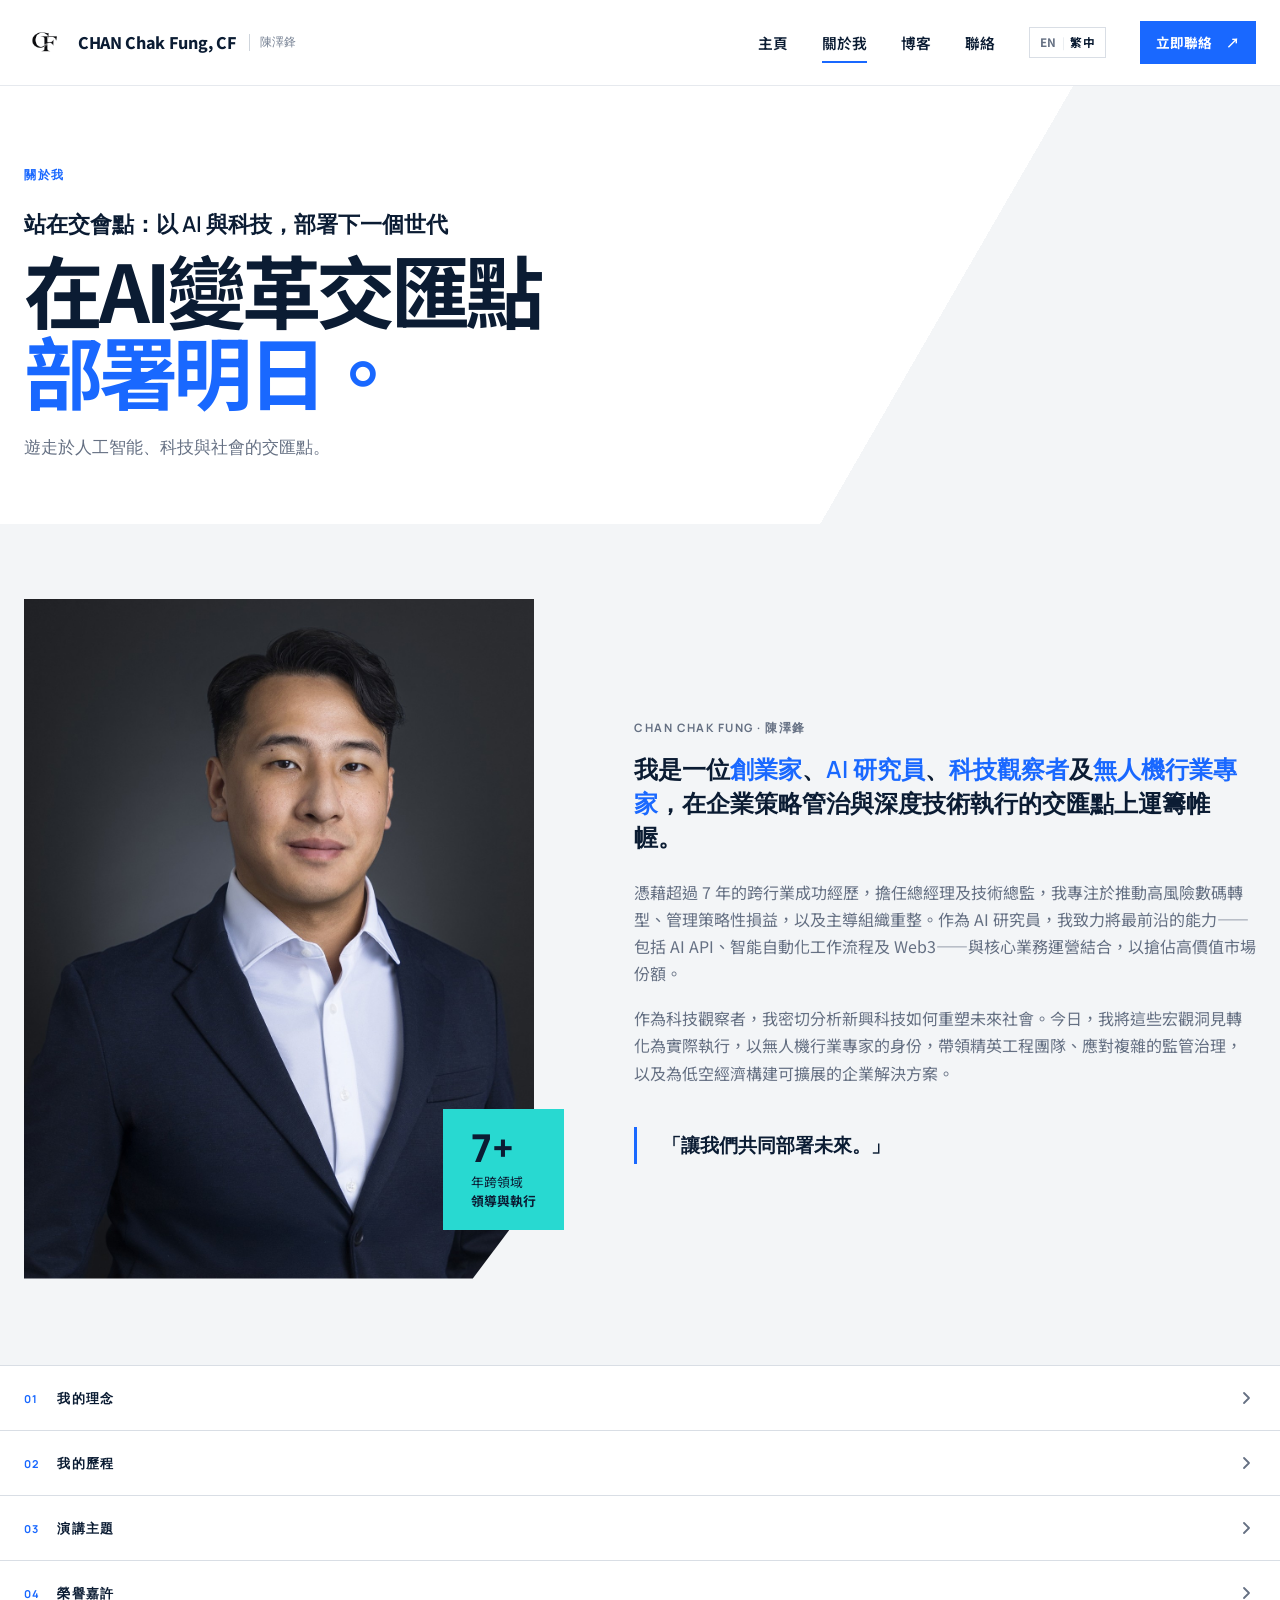
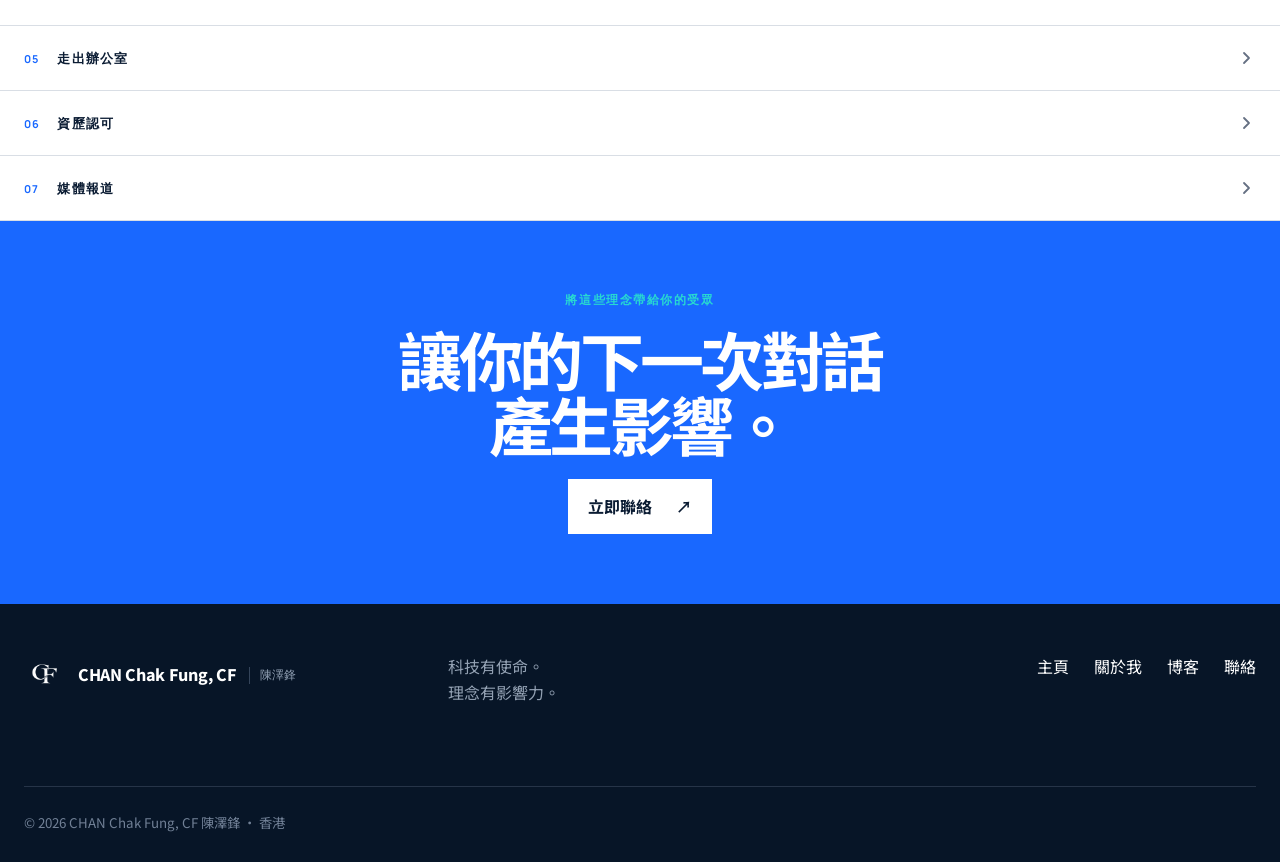
==== commit b14eeccc: "Add files via upload" ====
--- a/about-zh.html
+++ b/about-zh.html
@@ -15,6 +15,24 @@
   <meta name="author" content="Chan Chak Fung">
   <meta name="robots" content="index, follow">
   <link rel="canonical" href="https://cfchan.hk/about-zh.html">
+  <link rel="alternate" hreflang="en-HK" href="https://cfchan.hk/about.html">
+  <link rel="alternate" hreflang="zh-Hant-HK" href="https://cfchan.hk/about-zh.html">
+  <link rel="alternate" hreflang="x-default" href="https://cfchan.hk/about.html">
+  <meta property="og:type" content="profile">
+  <meta property="og:url" content="https://cfchan.hk/about-zh.html">
+  <meta property="og:title" content="關於陳澤鋒 — 創業家、AI 研究員及無人機行業專家">
+  <meta property="og:description" content="認識香港創業家、AI 研究員、科技觀察者及低空經濟顧問陳澤鋒。">
+  <meta property="og:image" content="https://cfchan.hk/assets/portrait.jpeg">
+  <meta property="og:image:alt" content="陳澤鋒專業肖像">
+  <meta property="og:site_name" content="陳澤鋒 Chan Chak Fung">
+  <meta property="og:locale" content="zh_HK">
+  <meta name="twitter:card" content="summary_large_image">
+  <meta name="twitter:title" content="關於陳澤鋒 — 創業家、AI 研究員及無人機行業專家">
+  <meta name="twitter:description" content="認識香港創業家、AI 研究員、科技觀察者及低空經濟顧問陳澤鋒。">
+  <meta name="twitter:image" content="https://cfchan.hk/assets/portrait.jpeg">
+  <script type="application/ld+json" data-entity-schema>
+  {"@context":"https://schema.org","@type":"ProfilePage","url":"https://cfchan.hk/about-zh.html","inLanguage":"zh-Hant-HK","mainEntity":{"@type":"Person","@id":"https://cfchan.hk/#person","name":"Chan Chak Fung","alternateName":["CF Chan","陳澤鋒"],"url":"https://cfchan.hk/","image":"https://cfchan.hk/assets/portrait.jpeg","sameAs":["https://cfchan.substack.com/"],"knowsAbout":["人工智能","低空經濟","無人機技術","業務轉型","科技策略"],"address":{"@type":"PostalAddress","addressLocality":"香港","addressCountry":"HK"}}}
+  </script>
   <title>關於我 — 陳澤鋒 Chan Chak Fung</title>
   <link rel="preconnect" href="https://fonts.googleapis.com">
   <link rel="preconnect" href="https://fonts.gstatic.com" crossorigin>
@@ -44,7 +62,7 @@
 
     <section class="about-split section-pad">
       <div class="about-photo reveal">
-        <img src="assets/portrait.jpeg" alt="陳澤鋒肖像">
+      <img src="assets/portrait.jpeg" alt="陳澤鋒肖像" width="1289" height="1612" fetchpriority="high" decoding="async">
         <div class="photo-note"><span class="photo-note-stat">7+</span>年跨領域<br><strong>領導與執行</strong></div>
       </div>
       <div class="about-copy reveal delay-1">
@@ -63,15 +81,15 @@
       </div>
       <div class="photo-trio reveal delay-1">
         <div class="trio-photo">
-          <div class="trio-img"><img src="assets/about_a.JPEG" alt="與非政府組織舉辦無人機操作課程"></div>
+      <div class="trio-img"><img src="assets/about_a.JPEG" alt="與非政府組織舉辦無人機操作課程" width="1152" height="2048" loading="lazy" decoding="async"></div>
           <p class="trio-caption"><span>01</span>與非政府組織舉辦無人機操作課程</p>
         </div>
         <div class="trio-photo">
-          <div class="trio-img"><img src="assets/about_b.JPEG" alt="於斯旺西聖史提芬教堂派發免費食物予無家者"></div>
+      <div class="trio-img"><img src="assets/about_b.JPEG" alt="於斯旺西聖史提芬教堂派發免費食物予無家者" width="2048" height="1536" loading="lazy" decoding="async"></div>
           <p class="trio-caption"><span>02</span>於斯旺西聖史提芬教堂派發免費食物予無家者</p>
         </div>
         <div class="trio-photo">
-          <div class="trio-img"><img src="assets/about_c.JPEG" alt="在英國威爾斯斯旺西參與社區義工服務"></div>
+      <div class="trio-img"><img src="assets/about_c.JPEG" alt="在英國威爾斯斯旺西參與社區義工服務" width="2048" height="1536" loading="lazy" decoding="async"></div>
           <p class="trio-caption"><span>03</span>在英國威爾斯斯旺西參與社區義工服務</p>
         </div>
       </div>
@@ -113,7 +131,7 @@
       <div class="award-photos reveal">
         <div class="award-photo"><img src="assets/about_awarda.jpg" alt="頒獎典禮照片"></div>
         <div class="award-photo"><img src="assets/about_awardb.JPEG" alt="頒獎典禮照片"></div>
-        <div class="award-photo"><img src="assets/about_awardc.JPEG" alt="頒獎典禮照片"></div>
+        <div class="award-photo"><img src="assets/about_awardc.JPEG" alt="頒獎典禮照片" width="3024" height="4032" loading="lazy" decoding="async"></div>
       </div>
     </section>
 
@@ -173,7 +191,7 @@
         <h2 id="topics-title">感動聽眾<br>的對話。</h2>
         <p class="topics-sub">可接受主題演說、小組討論及工作坊邀請，涵蓋六大簽名主題。</p>
         <a class="button button-light" href="contact-zh.html">預約演講 <span>↗</span></a>
-        <img src="assets/about_speaking.jpg" alt="陳澤鋒演講現場" class="topics-speaking-img">
+      <img src="assets/about_speaking.jpg" alt="陳澤鋒演講現場" class="topics-speaking-img" width="2048" height="1365" loading="lazy" decoding="async">
       </div>
       <div class="topic-cards">
         <article class="topic-card reveal"><span class="topic-num">01</span><h3>AI 驅動的業務轉型</h3><p>AI 如何重塑運營、策略及競爭優勢——以及領袖現在必須採取的行動。</p></article>
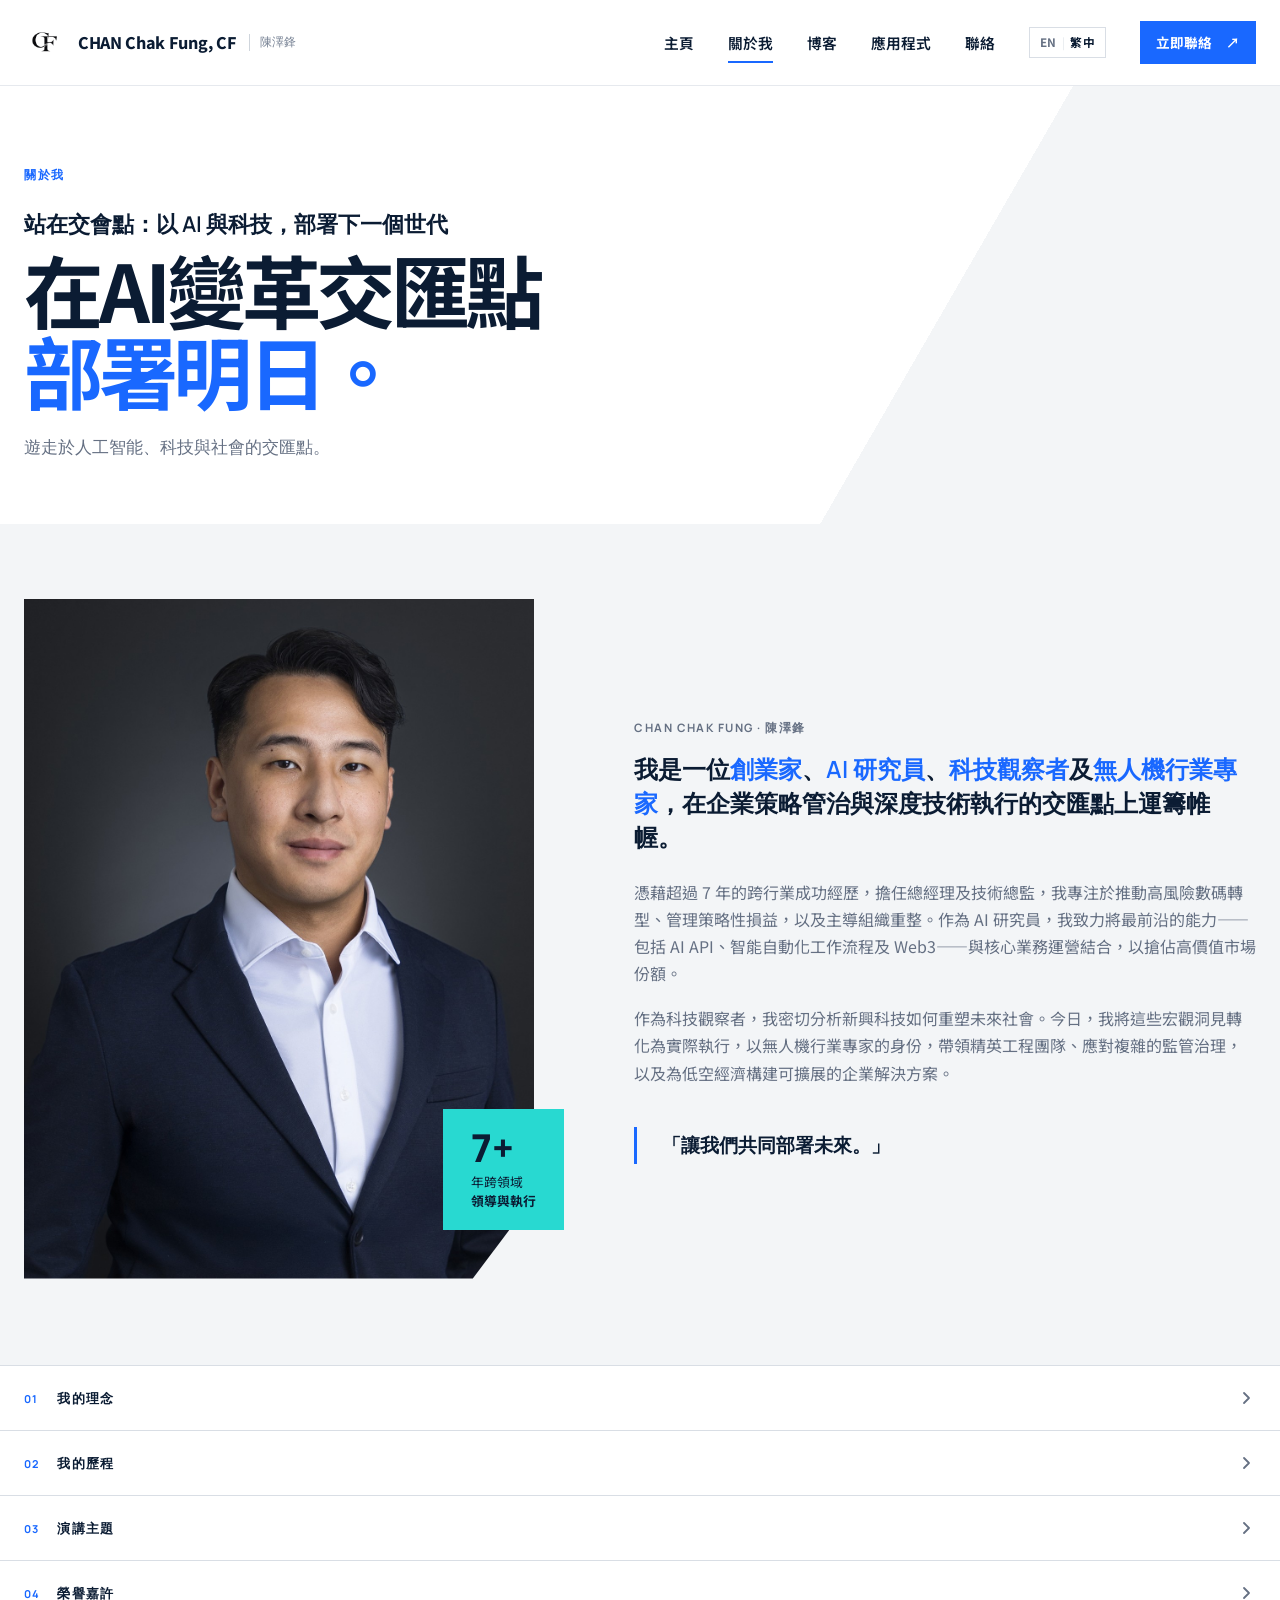
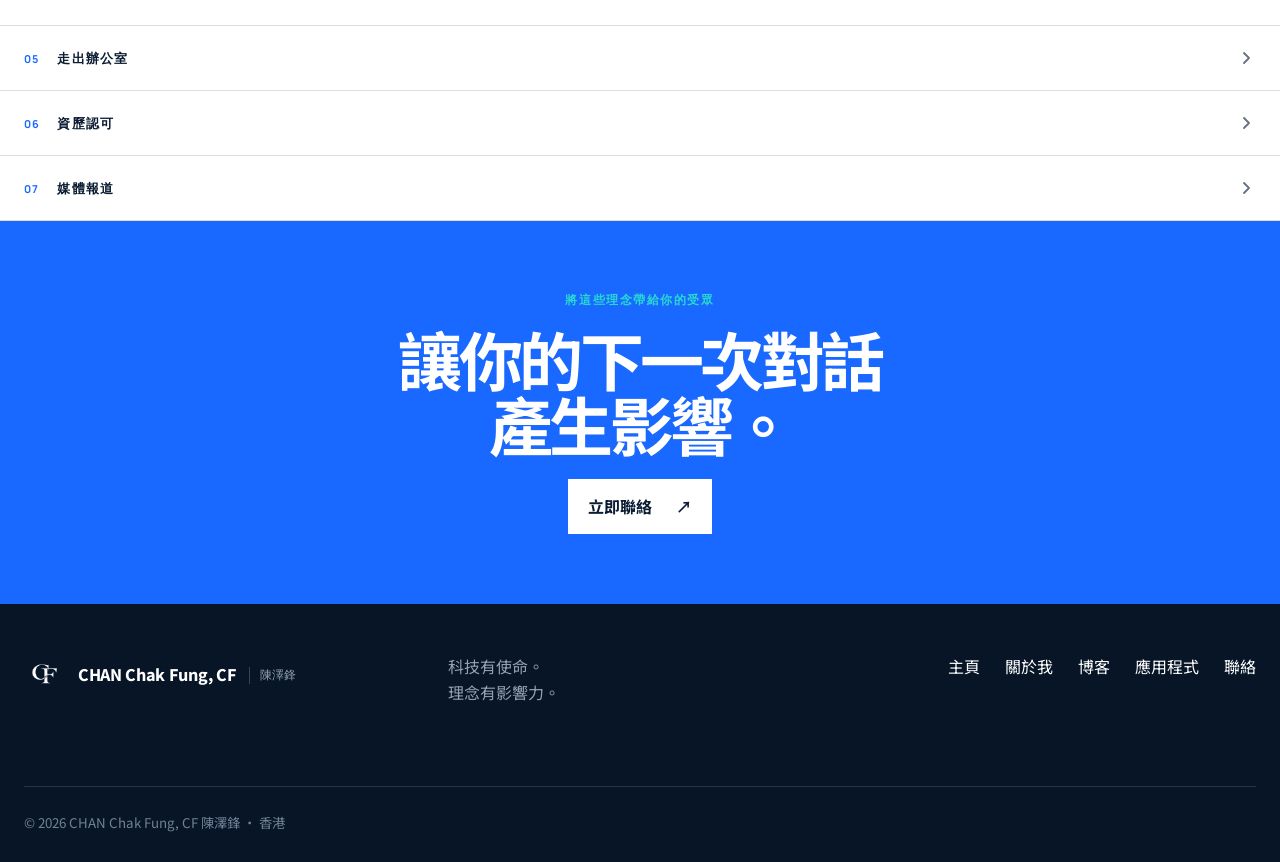
==== commit 2e141207: "Add files via upload" ====
--- a/about-zh.html
+++ b/about-zh.html
@@ -49,7 +49,7 @@
   <header class="site-header">
     <a class="brand" href="home-zh.html"><img src="assets/cf-logo.png" alt="" class="brand-logo" aria-hidden="true"> CHAN Chak Fung, CF <i>陳澤鋒</i></a>
     <button class="menu-toggle" aria-expanded="false" aria-label="開啟選單"><span></span><span></span></button>
-    <nav class="nav"><a href="home-zh.html">主頁</a><a class="active" href="about-zh.html">關於我</a><a href="blog-zh.html">博客</a><a href="contact-zh.html">聯絡</a><span class="lang-switch"><a href="about.html">EN</a><span class="lang-sep">|</span><a href="about-zh.html" class="lang-active">繁中</a></span><a class="button button-small" href="contact-zh.html">立即聯絡 <span>↗</span></a></nav>
+    <nav class="nav"><a href="home-zh.html">主頁</a><a class="active" href="about-zh.html">關於我</a><a href="blog-zh.html">博客</a><a href="apps-zh.html">應用程式</a><a href="contact-zh.html">聯絡</a><span class="lang-switch"><a href="about.html">EN</a><span class="lang-sep">|</span><a href="about-zh.html" class="lang-active">繁中</a></span><a class="button button-small" href="contact-zh.html">立即聯絡 <span>↗</span></a></nav>
   </header>
 
   <main>
@@ -95,7 +95,7 @@
       </div>
     </section>
 
-    <section class="journey-line section-pad" aria-labelledby="journey-title" data-accordion="我的歷程" data-acc-num="02" data-acc-id="acc-journey">
+    <section class="journey-line section-pad section-photo-bg" style="--bg-photo:url('/assets/bg/bg-gba-forum.jpg');--bg-photo-pos:center 15%" aria-labelledby="journey-title" data-accordion="我的歷程" data-acc-num="02" data-acc-id="acc-journey">
       <div class="journey-heading reveal"><p class="eyebrow">我的歷程</p><h2 id="journey-title">一路走來。</h2><p>從工程基礎到高管領導：創辦企業、轉型行業，以及推進香港低空經濟發展。</p></div>
       <div class="timeline-track">
         <div class="tl-item reveal"><span class="tl-date">1995</span><h3>在香港，中國出生</h3></div>
@@ -164,7 +164,7 @@
       </div>
     </section>
 
-    <section class="credentials section-pad" aria-labelledby="credentials-title" data-accordion="資歷認可" data-acc-num="06" data-acc-id="acc-credentials">
+    <section class="credentials section-pad section-photo-bg" style="--bg-photo:url('/assets/bg/bg-drone-training.jpg');--bg-photo-pos:center 15%" aria-labelledby="credentials-title" data-accordion="資歷認可" data-acc-num="06" data-acc-id="acc-credentials">
       <div class="credentials-heading reveal"><p class="eyebrow">資歷</p><h2 id="credentials-title">以專業認證<br>支撐願景背後的工作。</h2><p>橫跨 AI、航空、工程安全、BIM 及廚藝的專業資格。</p></div>
       <div class="credential-list">
         <article class="credential-card reveal"><span>01</span><div><p>工業安全</p><h3>密閉空間作業合資格人士</h3><small>Y Y Wong Safety Consultancy</small></div></article>
@@ -189,7 +189,7 @@
       <div>
         <p class="eyebrow light">演講者簡介</p>
         <h2 id="topics-title">感動聽眾<br>的對話。</h2>
-        <p class="topics-sub">可接受主題演說、小組討論及工作坊邀請，涵蓋六大簽名主題。</p>
+        <p class="topics-sub">可接受主題演說、小組討論及教練課程邀請，涵蓋六大簽名主題。</p>
         <a class="button button-light" href="contact-zh.html">預約演講 <span>↗</span></a>
       <img src="assets/about_speaking.jpg" alt="陳澤鋒演講現場" class="topics-speaking-img" width="2048" height="1365" loading="lazy" decoding="async">
       </div>
@@ -206,7 +206,7 @@
     <section class="cta section-pad reveal"><p class="eyebrow light">將這些理念帶給你的受眾</p><h2>讓你的下一次對話<br>產生影響。</h2><a class="button button-light" href="contact-zh.html">立即聯絡 <span>↗</span></a></section>
   </main>
 
-  <footer class="footer section-pad"><a class="brand brand-light" href="home-zh.html"><img src="assets/cf-logo.png" alt="" class="brand-logo" aria-hidden="true"> CHAN Chak Fung, CF <i>陳澤鋒</i></a><p>科技有使命。<br>理念有影響力。</p><div><a href="home-zh.html">主頁</a><a href="about-zh.html">關於我</a><a href="blog-zh.html">博客</a><a href="contact-zh.html">聯絡</a></div><small>© <span id="year"></span> CHAN Chak Fung, CF 陳澤鋒 · 香港</small></footer>
+  <footer class="footer section-pad"><a class="brand brand-light" href="home-zh.html"><img src="assets/cf-logo.png" alt="" class="brand-logo" aria-hidden="true"> CHAN Chak Fung, CF <i>陳澤鋒</i></a><p>科技有使命。<br>理念有影響力。</p><div><a href="home-zh.html">主頁</a><a href="about-zh.html">關於我</a><a href="blog-zh.html">博客</a><a href="apps-zh.html">應用程式</a><a href="contact-zh.html">聯絡</a></div><small>© <span id="year"></span> CHAN Chak Fung, CF 陳澤鋒 · 香港</small></footer>
   <script src="assets/script.js"></script>
 </body>
 </html>
--- a/assets/styles.css
+++ b/assets/styles.css
@@ -149,3 +149,33 @@
   .post-grid{grid-template-columns:1fr}
   .service-card:nth-child(5){grid-column:auto}
 }
+
+/* ─── Apps page ─── */
+.apps-section{padding-top:70px;padding-bottom:90px;background:var(--paper)}
+.apps-section .section-heading{margin-bottom:40px}
+.apps-grid{display:grid;grid-template-columns:repeat(3,1fr);gap:20px}
+.app-card{display:flex;flex-direction:column;background:#fff;border:1px solid #dde3eb;overflow:hidden;text-decoration:none;color:inherit;transition:transform .28s ease,box-shadow .28s ease,border-color .28s ease}
+.app-card:hover{transform:translateY(-6px);box-shadow:0 20px 40px rgba(11,28,51,.1);border-color:#b8cbe7}
+.app-card-visual{height:170px;display:flex;align-items:center;justify-content:center;font-size:3rem;position:relative;overflow:hidden;background:var(--ink);color:var(--cyan)}
+.app-card-visual:before{content:"";position:absolute;width:220px;height:220px;border:1px solid rgba(40,217,209,.25);border-radius:50%}
+.app-card-visual span{position:relative}
+.app-card-body{padding:24px 24px 28px;flex:1;display:flex;flex-direction:column}
+.app-card-tags{display:flex;flex-wrap:wrap;gap:6px;margin:0 0 14px}
+.app-card-tags span{font:700 .62rem "Manrope";letter-spacing:.08em;text-transform:uppercase;color:var(--blue);background:#eef3ff;padding:4px 9px}
+.app-card-body h3{font-size:1.2rem;margin:0 0 10px;line-height:1.3}
+.app-card-body>p{color:var(--muted);font-size:.86rem;line-height:1.6;margin:0 0 20px;flex:1}
+.app-card-cta{display:inline-flex;align-items:center;gap:10px;font:700 .82rem "Manrope";color:var(--blue)}
+.app-card-cta span{transition:transform .25s ease;display:inline-block}
+.app-card:hover .app-card-cta span{transform:translate(3px,-3px)}
+.app-card.app-card-placeholder{border-style:dashed;cursor:default}
+.app-card.app-card-placeholder:hover{transform:none;box-shadow:none;border-color:#dde3eb}
+.app-card.app-card-placeholder .app-card-visual{background:#eef1f5;color:#aab4c2}
+.app-card.app-card-placeholder .app-card-visual:before{border-color:#d3d9e1}
+.app-card-placeholder .app-card-body>p{margin-bottom:0}
+@media(max-width:900px){.apps-grid{grid-template-columns:repeat(2,1fr)}}
+@media(max-width:520px){.apps-grid{grid-template-columns:1fr}.apps-section{padding-top:55px;padding-bottom:60px}}
+
+/* ─── Dimmed section photo backgrounds ─── */
+.section-photo-bg{position:relative;background-image:linear-gradient(160deg,rgba(11,28,51,.78) 0%,rgba(11,28,51,.88) 100%),var(--bg-photo);background-size:cover;background-position:var(--bg-photo-pos,center 30%);background-repeat:no-repeat}
+.credentials.section-photo-bg{background-image:linear-gradient(160deg,rgba(21,26,40,.8) 0%,rgba(21,26,40,.9) 100%),var(--bg-photo)}
+@media(max-width:620px){.section-photo-bg{background-position:var(--bg-photo-pos-mobile,var(--bg-photo-pos,center 30%))}}
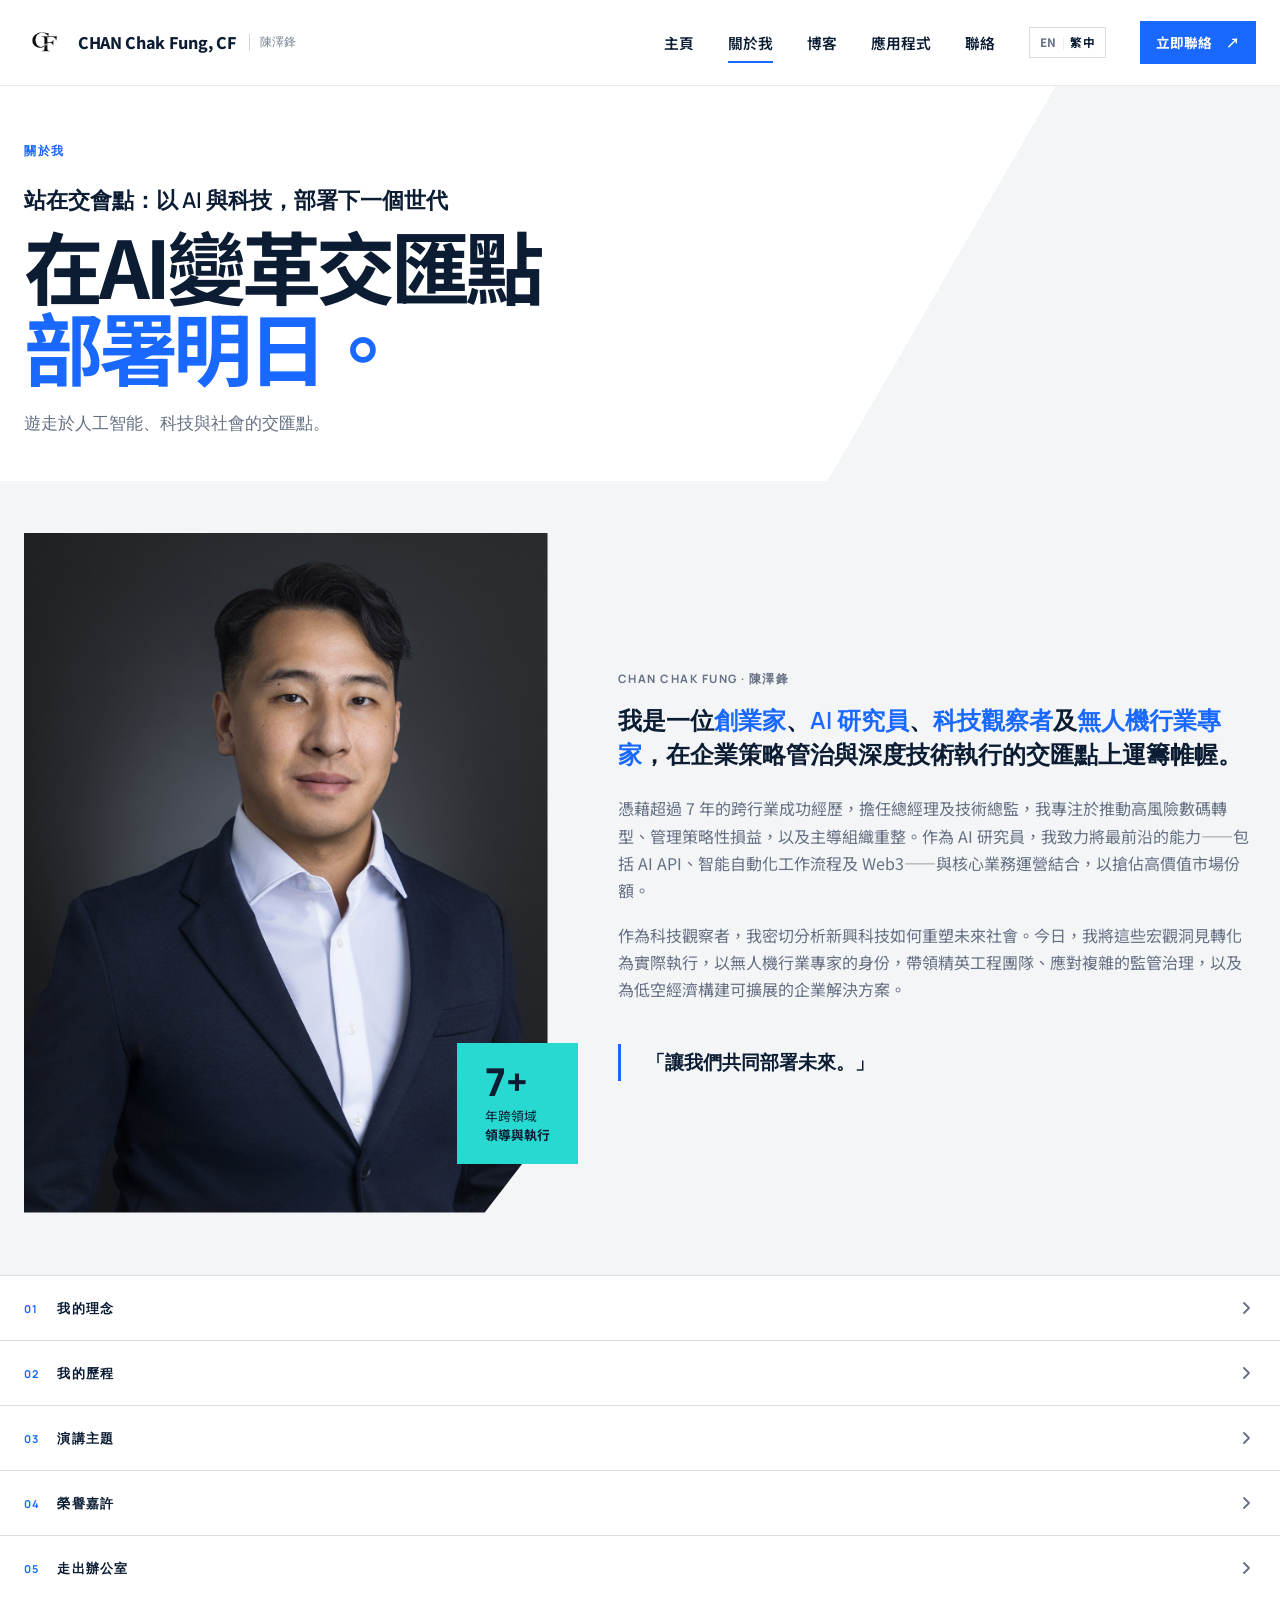
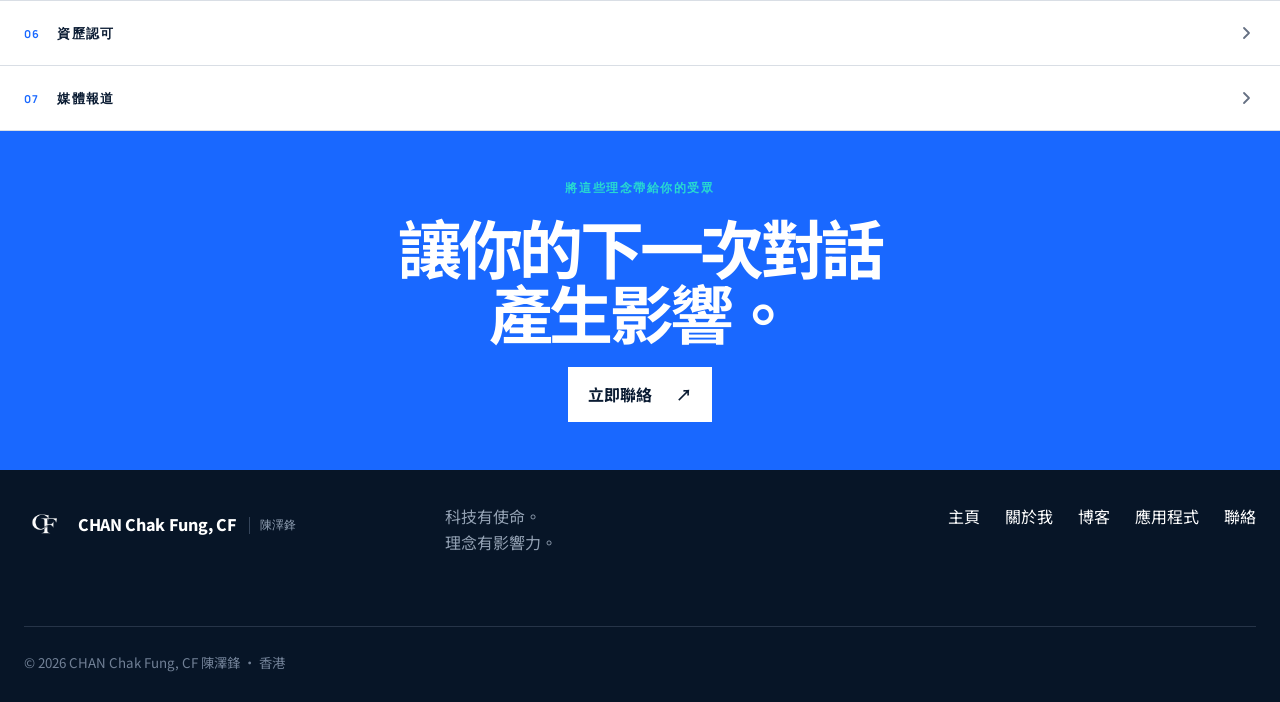
==== commit 4676f9e3: "Add files via upload" ====
--- a/about-zh.html
+++ b/about-zh.html
@@ -95,7 +95,7 @@
       </div>
     </section>
 
-    <section class="journey-line section-pad section-photo-bg" style="--bg-photo:url('/assets/bg/bg-gba-forum.jpg');--bg-photo-pos:center 15%" aria-labelledby="journey-title" data-accordion="我的歷程" data-acc-num="02" data-acc-id="acc-journey">
+    <section class="journey-line section-pad section-photo-bg bg-about-speaking" aria-labelledby="journey-title" data-accordion="我的歷程" data-acc-num="02" data-acc-id="acc-journey">
       <div class="journey-heading reveal"><p class="eyebrow">我的歷程</p><h2 id="journey-title">一路走來。</h2><p>從工程基礎到高管領導：創辦企業、轉型行業，以及推進香港低空經濟發展。</p></div>
       <div class="timeline-track">
         <div class="tl-item reveal"><span class="tl-date">1995</span><h3>在香港，中國出生</h3></div>
@@ -111,6 +111,7 @@
         <div class="tl-item reveal delay-2"><span class="tl-date">2023–2026</span><h3>F&amp;F Partners Consultant Limited</h3><p>董事</p></div>
         <div class="tl-item is-current reveal"><span class="tl-date">2025–2027</span><h3>香港中文大學行政人員工商管理碩士 EMBA <span class="tl-badge">進行中</span></h3><p>香港中文大學</p></div>
         <div class="tl-item is-current reveal delay-1"><span class="tl-date">2026–至今</span><h3>L.A.E. Drone低空經濟顧問及服務有限公司 <span class="tl-badge">現職</span></h3><p>創辦人及董事</p></div>
+        <div class="tl-item is-current reveal delay-2"><span class="tl-date">2026–至今</span><h3>智航低空經濟有限公司（澳門）<span class="tl-badge">現職</span></h3><p>董事及股東 · 澳門低空經濟企業</p></div>
       </div>
       <p class="timeline-remark"><span aria-hidden="true"></span><strong>現職 / 進行中</strong> — 螢光標示的里程碑代表目前的職業及學術承擔。</p>
     </section>
@@ -164,7 +165,7 @@
       </div>
     </section>
 
-    <section class="credentials section-pad section-photo-bg" style="--bg-photo:url('/assets/bg/bg-drone-training.jpg');--bg-photo-pos:center 15%" aria-labelledby="credentials-title" data-accordion="資歷認可" data-acc-num="06" data-acc-id="acc-credentials">
+    <section class="credentials section-pad section-photo-bg bg-drone-training" aria-labelledby="credentials-title" data-accordion="資歷認可" data-acc-num="06" data-acc-id="acc-credentials">
       <div class="credentials-heading reveal"><p class="eyebrow">資歷</p><h2 id="credentials-title">以專業認證<br>支撐願景背後的工作。</h2><p>橫跨 AI、航空、工程安全、BIM 及廚藝的專業資格。</p></div>
       <div class="credential-list">
         <article class="credential-card reveal"><span>01</span><div><p>工業安全</p><h3>密閉空間作業合資格人士</h3><small>Y Y Wong Safety Consultancy</small></div></article>
--- a/assets/styles.css
+++ b/assets/styles.css
@@ -1,181 +1,186 @@
-:root{--ink:#0b1c33;--navy:#10243f;--blue:#1968ff;--cyan:#28d9d1;--paper:#f3f5f7;--white:#fff;--muted:#657083;--line:#d9dee5;--max:1240px;--pad:max(24px,calc((100vw - var(--max))/2))}*{box-sizing:border-box}html{scroll-behavior:smooth}body{margin:0;color:var(--ink);background:#fff;font-family:"DM Sans",sans-serif;font-size:16px;line-height:1.6}h1,h2,h3,p{margin-top:0}h1,h2,h3,.brand{font-family:"Manrope",sans-serif}h1,h2{letter-spacing:-.055em;line-height:1.02;overflow-wrap:break-word}h1{font-size:clamp(3.4rem,7vw,7rem)}h2{font-size:clamp(2.55rem,5vw,5rem)}h3{line-height:1.2}em{font-style:normal;color:var(--blue)}a{color:inherit;text-decoration:none}button,input,textarea,select{font:inherit}.section-pad{padding-left:var(--pad);padding-right:var(--pad)}.site-header{height:86px;padding:0 var(--pad);display:flex;align-items:center;justify-content:space-between;border-bottom:1px solid #e6e9ee;position:relative;z-index:50;background:rgba(255,255,255,.94);backdrop-filter:blur(12px)}.brand{display:flex;align-items:center;gap:12px;font-weight:800;letter-spacing:-.02em}.brand-logo{width:42px;height:42px;object-fit:cover;clip-path:polygon(0 0,100% 0,100% 75%,75% 100%,0 100%);flex-shrink:0}.nav{display:flex;align-items:center;gap:34px;font-size:.92rem;font-weight:600}.nav>a:not(.button){position:relative;padding:29px 0}.nav>a.active:not(.button):after{content:"";position:absolute;left:0;right:0;bottom:20px;height:2px;background:var(--blue)}.button{display:inline-flex;justify-content:center;align-items:center;gap:24px;border:0;background:var(--blue);color:#fff;padding:15px 20px;font-weight:700;cursor:pointer;transition:.25s}.button:hover{background:#0755e6;transform:translateY(-2px)}.button-small{padding:11px 16px;gap:14px;font-size:.85rem}.button-light{background:#fff;color:var(--ink)}.button-light:hover{background:var(--cyan);color:var(--ink)}.text-link{display:inline-flex;align-items:center;gap:18px;font-weight:700;border-bottom:1px solid var(--ink);padding:10px 0}.text-link:hover span{transform:translateX(4px)}.eyebrow{font:700 .75rem "Manrope",sans-serif;letter-spacing:.13em;text-transform:uppercase;color:var(--blue)}.eyebrow.light{color:var(--cyan)}.hero{min-height:720px;display:grid;grid-template-columns:1.08fr .92fr;align-items:center;gap:70px;overflow:hidden;background:linear-gradient(120deg,#fff 60%,#f0f4f8 60%)}.hero-copy{padding:80px 0}.hero .eyebrow{display:flex;align-items:center;gap:9px}.pulse{width:7px;height:7px;border-radius:50%;background:var(--cyan);box-shadow:0 0 0 5px rgba(40,217,209,.14)}.hero h1{margin:25px 0 28px}.hero-lede{font-size:1.18rem;color:#546174;max-width:630px}.hero-actions{display:flex;align-items:center;gap:32px;margin:28px 0 42px}.portrait-wrap{position:relative;height:610px;display:flex;align-items:flex-end;justify-content:center}.portrait-card{height:570px;width:440px;overflow:hidden;clip-path:polygon(11% 0,100% 0,100% 89%,89% 100%,0 100%,0 11%);position:relative;z-index:2;background:#dfe5ec}.portrait-card img{width:100%;height:100%;object-fit:cover;object-position:50% 38%;filter:saturate(.9)}.orbit{position:absolute;border:1px solid rgba(25,104,255,.2);border-radius:50%}.orbit-one{width:620px;height:620px;top:20px}.orbit-two{width:460px;height:460px;top:90px}.floating-tag{position:absolute;z-index:3;background:#fff;box-shadow:0 14px 35px rgba(11,28,51,.14);padding:12px 16px;font-size:.78rem;font-weight:700}.floating-tag span{color:var(--blue);margin-right:9px}.tag-ai{right:-20px;top:55px}.tag-lae{left:-30px;top:265px}.tag-biz{right:-20px;bottom:65px}.section-index{font:700 .7rem "Manrope";letter-spacing:.12em;color:#8490a0}.services{padding-top:75px;padding-bottom:80px;background:var(--paper)}.section-heading{max-width:660px;margin-bottom:38px}.section-heading h2{margin:8px 0 15px}.section-heading>p:last-child{color:var(--muted);font-size:1.05rem}.service-grid{display:grid;grid-template-columns:repeat(3,1fr);gap:18px}.service-card{background:#fff;padding:34px;min-height:360px;display:flex;flex-direction:column;border:1px solid transparent;transition:.25s}.service-card:hover{transform:translateY(-5px);border-color:#bfd0e6;box-shadow:0 18px 35px rgba(11,28,51,.07)}.service-card.featured{background:var(--blue);color:#fff;min-height:360px}.service-img{overflow:hidden;grid-column:span 2;min-height:320px}.service-img img{width:100%;height:100%;object-fit:cover;object-position:center;display:block;transition:transform .5s ease}.service-img:hover img{transform:scale(1.04)}.service-card:nth-child(5){grid-column:3}.service-icon{font-size:2rem;margin-bottom:32px}.card-number{font-size:.7rem;letter-spacing:.14em;color:#8994a3}.featured .card-number{color:#a6c3ff}.service-card h3{font-size:1.6rem;margin:7px 0 14px}.service-card>p:not(.card-number){color:var(--muted)}.featured>p:not(.card-number){color:#d8e4ff}.service-card ul{padding:20px 0;margin:10px 0;border-top:1px solid rgba(255,255,255,.2);list-style:none}.service-card li{padding:7px 0}.service-card li:before{content:"＋";margin-right:10px;color:var(--cyan)}.service-card a{margin-top:auto;font-weight:700;display:flex;justify-content:space-between;border-top:1px solid #dce1e7;padding-top:20px}.featured a{border-color:rgba(255,255,255,.3)}.expertise{background:var(--ink);color:#fff;padding-top:85px;padding-bottom:85px;display:grid;grid-template-columns:.8fr 1.2fr;gap:100px}.expertise-intro{position:sticky;top:120px;align-self:start}.expertise-intro>p:not(.eyebrow){color:#aeb9c7;max-width:430px;margin:25px 0 35px}.expertise-list>div{display:grid;grid-template-columns:50px 1fr;column-gap:25px;padding:29px 0;border-bottom:1px solid #34445a}.expertise-list span{color:var(--cyan);font-size:.72rem;grid-row:span 2}.expertise-list h3{font-size:1.55rem;margin:0}.expertise-list p{grid-column:2;color:#9ba8b8;margin:5px 0 0}.insights{padding-top:80px;padding-bottom:80px}.insight-grid{display:grid;grid-template-columns:repeat(3,1fr);gap:24px}.insight-art,.post-visual{height:245px;display:grid;place-items:center;overflow:hidden;position:relative}.insight-art span,.post-visual span{font:800 4rem/1 "Manrope";position:relative}.art-one{background:var(--blue);color:#fff}.art-one:before{content:"";position:absolute;width:260px;height:260px;border:1px solid #75a2ff;border-radius:50%;box-shadow:0 0 0 45px rgba(255,255,255,.05),0 0 0 90px rgba(255,255,255,.05)}.art-two{background:#d6fff9;color:var(--ink)}.art-two:before{content:"";position:absolute;inset:25px;background:repeating-linear-gradient(90deg,transparent 0 24px,rgba(11,28,51,.08) 25px)}.art-three{background:var(--ink);color:var(--cyan)}.art-three span{font-size:8rem}.insight-card>p,.post-card>p{font-size:.67rem;font-weight:700;letter-spacing:.08em;color:var(--blue);margin:22px 0 10px}.insight-card h3{font-size:1.3rem;padding-right:25px}.insight-card .arrow{float:right;margin-top:-55px;font-size:1.25rem}.insight-card:hover h3{text-decoration:underline;text-underline-offset:4px}.centered{display:flex;width:max-content;margin:42px auto 0}.cta{padding-top:70px;padding-bottom:70px;background:var(--blue);color:#fff;text-align:center}.cta h2{margin:17px 0 22px}.cta>p:not(.eyebrow){color:#d8e4ff;margin-bottom:32px}.footer{padding-top:50px;padding-bottom:28px;background:#071527;color:#fff;display:grid;grid-template-columns:1fr 1fr 1fr;gap:40px;align-items:start}.brand-light .brand-logo{filter:invert(1) brightness(1.15)}.footer>p{color:#92a0b2}.footer>div{display:flex;justify-content:flex-end;gap:25px}.footer small{grid-column:1/-1;color:#718096;border-top:1px solid #263448;padding-top:25px;margin-top:25px}
-/* Inner pages */.page-hero{padding-top:80px;padding-bottom:65px;background:linear-gradient(120deg,#fff 70%,#f3f5f7 70%)}.page-hero h1{font-size:clamp(3rem,6.2vw,6.3rem);margin:22px 0 0}.about-split{padding-top:75px;padding-bottom:80px;display:grid;grid-template-columns:.82fr 1fr;gap:100px;align-items:center;background:var(--paper)}.about-photo{position:relative}.about-photo img{width:100%;max-height:680px;object-fit:cover;object-position:50% 30%;clip-path:polygon(0 0,100% 0,100% 88%,88% 100%,0 100%)}.photo-note{position:absolute;right:-30px;bottom:55px;background:var(--cyan);padding:20px 28px;font-size:.8rem;line-height:1.5}.photo-note-stat{display:block;font:800 2.4rem/1 "Manrope";color:var(--ink);margin-bottom:4px}.about-copy .lead{font:600 1.65rem/1.45 "Manrope";color:var(--ink)}.about-copy>p:not(.lead){color:var(--muted)}blockquote{margin:40px 0 0;border-left:3px solid var(--blue);padding:5px 0 5px 25px;font:600 1.18rem "Manrope"}.principles{padding-top:62px;padding-bottom:68px;background:#fff}.principle-grid{display:grid;grid-template-columns:repeat(3,1fr);gap:50px;margin-top:45px}.principle-grid span{color:var(--blue);font-size:.72rem}.principle-grid h3{font-size:1.4rem;margin:14px 0 8px}.principle-grid p{color:var(--muted)}.topics{background:var(--ink);color:#fff;padding-top:75px;padding-bottom:75px;display:grid;grid-template-columns:.7fr 1.3fr;gap:80px}.blog-hero-new{padding-top:72px;padding-bottom:72px;background:var(--ink);color:#fff;display:grid;grid-template-columns:1fr 1.4fr;gap:60px;align-items:center}.blog-hero-copy h1{font-size:clamp(2.8rem,5vw,5.2rem);margin:18px 0 22px;color:#fff}.blog-hero-copy>p{color:#9ab0c8;font-size:1.05rem;max-width:480px;margin:0 0 28px}.blog-hero-topics{display:flex;flex-wrap:wrap;gap:8px}.blog-hero-topics span{padding:6px 13px;border:1px solid rgba(255,255,255,.15);font-size:.72rem;font-weight:600;color:#c8d6e8}.featured-card{display:grid;grid-template-rows:300px auto;border:1px solid rgba(255,255,255,.1);overflow:hidden;transition:border-color .25s,transform .25s,box-shadow .25s;text-decoration:none;color:inherit}.featured-card:hover{border-color:var(--cyan);transform:translateY(-5px);box-shadow:0 24px 48px rgba(0,0,0,.3)}.featured-card-img{position:relative;background:var(--navy);background-size:cover;background-position:center}.featured-card-overlay{position:absolute;inset:0;background:linear-gradient(to top,rgba(7,21,39,.85) 0%,transparent 60%)}.featured-badge{position:absolute;top:16px;left:16px;padding:5px 11px;background:var(--cyan);color:var(--ink);font:700 .65rem "Manrope";letter-spacing:.1em;text-transform:uppercase;z-index:1}.featured-card-body{background:#0f2338;padding:28px 30px 32px}.featured-card-meta{font:700 .65rem "Manrope";letter-spacing:.1em;text-transform:uppercase;color:var(--cyan);margin:0 0 12px}.featured-card-title{font-size:clamp(1.25rem,2vw,1.75rem);color:#fff;margin:0 0 14px;line-height:1.25}.featured-card-excerpt{color:#8fa8c2;font-size:.88rem;line-height:1.6;margin:0 0 22px}.featured-card-cta{display:inline-flex;align-items:center;gap:10px;font:700 .82rem "Manrope";color:var(--cyan);border-bottom:1px solid rgba(40,217,209,.35);padding-bottom:3px}.post-card small{display:inline-block;margin-top:14px;padding:5px 9px;background:#eaf0f8;font-size:.68rem;font-weight:700;text-transform:uppercase;letter-spacing:.08em}
-@media(max-width:900px){.blog-hero-new{grid-template-columns:1fr;gap:40px}}
-@media(max-width:620px){.blog-hero-new{padding-top:48px;padding-bottom:48px}.featured-card{grid-template-rows:220px auto}}.blog-list{padding-top:65px;padding-bottom:80px;background:#fff}.blog-filter{display:flex;gap:7px;margin-bottom:45px;flex-wrap:wrap}.blog-filter button{border:1px solid #cbd3dd;background:transparent;padding:8px 13px;cursor:pointer;font-size:.74rem;font-weight:700}.blog-filter button.active{background:var(--ink);color:#fff}.post-grid{display:grid;grid-template-columns:repeat(4,1fr);gap:20px}.post-card{transition:transform .25s,box-shadow .25s;border:1px solid #e2e7ee;overflow:hidden}.post-card:hover{transform:translateY(-5px);box-shadow:0 16px 32px rgba(11,28,51,.1)}.post-card.hidden{display:none}.post-card h3{font-size:1.05rem;line-height:1.3}.post-card>p{font-size:.62rem}.post-card small{font-size:.78rem}.post-visual{height:180px}.post-card[data-category="ai"]{background:#eef3ff}.post-card[data-category="lae"]{background:#e8faf8}.post-card[data-category="entrepreneurship"]{background:#fffbea}.post-card[data-category="business"]{background:#f4f6f9}.post-card[data-category="social"]{background:#f3f0ff}.post-card[data-category="tech"]{background:#edfaf3}.visual-lae{background:#d6fff9}.visual-change{background:var(--ink);color:#fff}.visual-ai{background:var(--blue);color:#fff}.visual-sales{background:#ffdd70}.visual-social{background:#1e1b4b;color:#a78bfa}.visual-tech{background:#0f2a1e;color:var(--cyan)}.post-visual-img{background-size:cover;background-position:center top;background-color:#dfe5ec}.post-skeleton{pointer-events:none}.skeleton-vis{background:linear-gradient(90deg,#e4e9ef 25%,#edf0f4 50%,#e4e9ef 75%);background-size:200% 100%;animation:shimmer 1.5s infinite}.skeleton-line{height:12px;margin:14px 0;border-radius:2px;background:linear-gradient(90deg,#e4e9ef 25%,#edf0f4 50%,#e4e9ef 75%);background-size:200% 100%;animation:shimmer 1.5s infinite}.s-short{width:45%;margin-top:18px}.s-long{width:90%;height:18px}.s-med{width:70%}@keyframes shimmer{0%{background-position:200% 0}100%{background-position:-200% 0}}.posts-error{grid-column:1/-1;text-align:center;padding:60px 20px}.posts-error p{color:var(--muted);margin-bottom:24px}
-.newsletter{background:var(--blue);color:#fff;padding-top:65px;padding-bottom:65px;display:grid;grid-template-columns:1fr 1fr;gap:80px;align-items:center}.newsletter h2{margin-bottom:16px}.newsletter-sub{color:#c9d8f8;font-size:.95rem;margin:0 0 28px;max-width:480px}.substack-embed-wrap{background:rgba(255,255,255,.08);border:1px solid rgba(255,255,255,.18);padding:24px;border-radius:2px}.substack-embed-wrap iframe{display:block}.contact-page{background:var(--paper)}.contact-layout{padding-top:70px;padding-bottom:80px;display:grid;grid-template-columns:.85fr 1.15fr;gap:70px;align-items:start}.contact-intro h1{font-size:clamp(3rem,5.5vw,5.7rem);margin:20px 0 30px}.contact-intro>p:not(.eyebrow){color:var(--muted);font-size:1.08rem;max-width:580px}.contact-options{display:grid;grid-template-columns:1fr 1fr;align-content:start;gap:0 36px}.contact-options>div{display:grid;grid-template-columns:40px 1fr;border-top:1px solid var(--line);padding:18px 0}.contact-options>div:nth-child(-n+2){border-top:0;padding-top:4px}.contact-options span{color:var(--blue);font-size:.7rem}.contact-options p{margin:0;color:var(--muted);font-size:.85rem}.contact-options strong{display:block;color:var(--ink);font-size:1rem}.contact-open{padding-top:60px;padding-bottom:70px;background:var(--ink);color:#fff}.contact-open>.eyebrow{margin-bottom:48px}.contact-open-grid{display:grid;grid-template-columns:repeat(3,1fr);gap:32px}.contact-open-grid>div{border-top:1px solid #2c4059;padding-top:28px}.contact-open-grid span{color:var(--cyan);font:700 .68rem "Manrope";letter-spacing:.1em}.contact-open-grid h3{font-size:1.2rem;margin:14px 0 10px;color:#fff}.contact-open-grid p{color:#8fa3b8;font-size:.88rem;line-height:1.6;margin:0}
-@media(max-width:900px){.contact-open-grid{grid-template-columns:repeat(2,1fr)}.contact-options{grid-template-columns:1fr}.contact-options>div:nth-child(-n+2){border-top:0;padding-top:4px}}
-.sr-only{position:absolute;width:1px;height:1px;overflow:hidden;clip:rect(0,0,0,0)}.menu-toggle{display:none}.reveal{opacity:0;transform:translateY(18px);transition:opacity .7s ease,transform .7s ease}.reveal.visible{opacity:1;transform:none}.delay-1{transition-delay:.12s}.delay-2{transition-delay:.24s}
-@media(max-width:900px){.menu-toggle{display:grid;gap:5px;border:0;background:none;padding:10px}.menu-toggle span{display:block;width:24px;height:2px;background:var(--ink)}.nav{position:absolute;top:86px;left:0;right:0;background:#fff;display:none;flex-direction:column;align-items:stretch;padding:20px var(--pad) 30px;gap:0;box-shadow:0 15px 25px rgba(11,28,51,.1)}.nav.open{display:flex}.nav>a:not(.button){padding:13px 0}.nav>a.active:not(.button):after{bottom:7px}.nav .button{margin-top:12px}.hero{grid-template-columns:1fr;background:#fff;padding-top:60px}.hero-copy{padding:20px 0 0}.portrait-wrap{height:540px}.statement{grid-template-columns:1fr;padding-top:60px;padding-bottom:60px}.statement>p:last-child{max-width:600px}.service-grid{grid-template-columns:1fr 1fr}.service-img{display:none}.service-card.featured{min-height:360px}.service-card:nth-child(4){grid-column:auto}.expertise{grid-template-columns:1fr;gap:50px}.expertise-intro{position:static}.about-split,.contact-layout{grid-template-columns:1fr}.about-photo{max-width:570px}.topics{grid-template-columns:1fr}.newsletter{grid-template-columns:1fr}.contact-layout{gap:50px}.clients-section .section-heading{margin-bottom:32px}.invite-header{margin-bottom:28px}.footer{grid-template-columns:1fr 1fr}.footer>div{justify-content:flex-start}.footer small{grid-column:1/-1}}
-@media(max-width:620px){h1{font-size:3.25rem}.site-header{height:72px}.nav{top:72px}.hero{gap:15px}.hero-actions{align-items:flex-start;flex-direction:column}.hero-position{font-size:.95rem;margin:10px 0 5px}.portrait-wrap{height:430px}.portrait-card{height:410px;width:100%}.tag-ai{right:0}.tag-lae{left:0;top:240px}.tag-biz{right:0}.statement{gap:20px}.service-grid,.insight-grid,.principle-grid{grid-template-columns:1fr}.post-grid{grid-template-columns:repeat(2,1fr)}.service-card.featured{grid-row:auto}.expertise,.services,.insights,.about-split,.topics,.clients-section,.invite-section,.contact-open{padding-top:50px;padding-bottom:55px}.about-split{gap:50px}.photo-note{right:0}.post-visual{height:250px}.substack-embed-wrap{padding:16px}.footer{grid-template-columns:1fr}.footer>div{flex-wrap:wrap}.page-hero{padding-top:55px}.hero h1 br{display:none}.client-grid,.invite-grid,.topic-cards,.contact-open-grid{grid-template-columns:1fr}}
-@media(prefers-reduced-motion:reduce){html{scroll-behavior:auto}.reveal{opacity:1;transform:none;transition:none}}
-
-/* Identity and animated journey */
-.brand i{font:500 .78rem "DM Sans",sans-serif;color:#788395;border-left:1px solid #cfd5dc;padding-left:10px;margin-left:1px}.brand-light i{color:#91a0b3;border-color:#34445a}.name-kicker{margin-bottom:16px}.journey{padding-top:80px;padding-bottom:85px;background:#fff;display:grid;grid-template-columns:.72fr 1.28fr;gap:100px}.journey-heading{position:sticky;top:120px;align-self:start}.journey-heading h2{font-size:clamp(2.6rem,4.4vw,4.7rem);margin:14px 0 24px}.journey-heading>p:last-child{color:var(--muted);max-width:440px}@media(max-width:1060px){.post-grid{grid-template-columns:repeat(2,1fr)}}
-@media(max-width:1060px){.brand i{display:none}.nav{gap:24px}.journey{grid-template-columns:1fr;gap:55px}.journey-heading{position:static;max-width:680px}}
-@media(max-width:620px){.brand{font-size:.86rem}.journey{padding-top:90px;padding-bottom:95px;gap:35px}}
-
-/* Photo trio */
-.photo-slider-section{padding-top:75px;padding-bottom:80px;background:#fff}.photo-slider-heading{margin-bottom:40px}.photo-slider-heading h2{margin:10px 0 0}.photo-slider-heading h2 span{color:var(--blue)}.photo-trio{display:grid;grid-template-columns:repeat(3,1fr);gap:20px}.trio-photo{display:flex;flex-direction:column}.trio-img{overflow:hidden;aspect-ratio:4/3}.trio-img img{width:100%;height:100%;object-fit:cover;object-position:center;display:block;transition:transform .5s ease}.trio-photo:hover .trio-img img{transform:scale(1.05)}.trio-caption{margin:14px 0 0;display:flex;align-items:flex-start;gap:12px;font-size:.85rem;color:var(--muted);line-height:1.5}.trio-caption span{font:700 .65rem "Manrope";letter-spacing:.1em;color:var(--blue);white-space:nowrap;padding-top:2px}
-@media(max-width:620px){.photo-trio{grid-template-columns:1fr;gap:28px}.photo-slider-section{padding-top:50px;padding-bottom:55px}}
-
-/* Alternating centre-line timeline — one dot per event */
-.journey-line{display:block;padding-top:80px;padding-bottom:88px;background:var(--ink)}
-.journey-line .journey-heading{position:static;max-width:700px;margin-bottom:52px}
-.journey-line .journey-heading h2{color:#fff;margin:14px 0 18px;font-size:clamp(2.6rem,4.4vw,4.7rem)}
-.journey-line .journey-heading>p:last-child{color:rgba(255,255,255,.5);max-width:540px}
-.timeline-track{position:relative;display:flex;flex-direction:column}
-.timeline-track::before{content:"";position:absolute;left:50%;transform:translateX(-50%);top:0;bottom:0;width:1px;background:rgba(255,255,255,.12)}
-.tl-item{position:relative;padding:14px 0}
-.tl-item:nth-child(odd){padding-right:calc(50% + 24px);text-align:right}
-.tl-item:nth-child(even){padding-left:calc(50% + 24px);text-align:left}
-.tl-item::after{content:"";position:absolute;left:calc(50% - 4px);top:18px;width:9px;height:9px;border-radius:50%;background:rgba(255,255,255,.18)}
-.tl-item.is-current::after{background:var(--cyan);box-shadow:0 0 0 4px rgba(40,217,209,.16),0 0 10px rgba(40,217,209,.4)}
-.tl-item .tl-date{display:block;color:var(--cyan);font:700 .65rem "Manrope";letter-spacing:.08em;margin-bottom:5px}
-.tl-item h3{font-size:.95rem;color:#fff;margin:0 0 3px;line-height:1.3;font-weight:600}
-.tl-item p{font-size:.76rem;color:rgba(255,255,255,.42);margin:0;line-height:1.5}
-.tl-badge{display:inline-block;padding:1px 6px;background:rgba(40,217,209,.1);color:var(--cyan);border:1px solid rgba(40,217,209,.28);font:700 .52rem "Manrope";letter-spacing:.1em;text-transform:uppercase;vertical-align:middle;margin-left:7px;position:relative;top:-1px}
-.timeline-remark{display:flex;align-items:center;gap:9px;margin:28px 0 0;color:rgba(255,255,255,.38);font-size:.76rem}
-.timeline-remark>span{width:8px;height:8px;border-radius:50%;background:var(--cyan);box-shadow:0 0 0 4px rgba(40,217,209,.18),0 0 10px rgba(40,217,209,.5)}
-.timeline-remark strong{color:rgba(255,255,255,.7)}
-@media(max-width:900px){.journey-line .journey-heading{margin-bottom:40px}.timeline-track::before{left:12px;transform:none}.tl-item:nth-child(odd),.tl-item:nth-child(even){padding:12px 0 12px 28px;text-align:left}.tl-item::after{left:8px;top:16px}}
-@media(max-width:620px){.journey-line{padding-top:55px;padding-bottom:60px}.tl-item .tl-date{font-size:.6rem}.timeline-remark{justify-content:flex-start}}
-@media(prefers-reduced-motion:reduce){.tl-item::after{transition:none}}
-
-/* Hero position subheadline */
-.hero-position{font:600 1.15rem/1.45 "Manrope";color:var(--ink);max-width:570px;margin:14px 0 8px}
-
-/* Expanded personal positioning */
-.hero-slogan-cn{margin:25px 0 2px;color:var(--ink);font:600 clamp(1rem,1.5vw,1.25rem)/1.5 "Manrope","Microsoft JhengHei",sans-serif;letter-spacing:.02em}.hero .hero-slogan-cn+h1{margin-top:12px}.slogan-en{font-family:"Manrope",sans-serif;font-weight:500}.about-hero .about-slogan-cn{margin:24px 0 7px;color:var(--ink);font:600 clamp(1.05rem,1.7vw,1.4rem)/1.5 "Manrope","Microsoft JhengHei",sans-serif}.about-hero h1{margin-top:8px}.about-slogan-en{margin:24px 0 0;color:var(--muted);font:500 1.08rem "Manrope",sans-serif}.identity-list>div{grid-template-columns:50px 1fr;padding:34px 0;transition:padding .3s ease,background .3s ease}.identity-list>div:hover{background:rgba(255,255,255,.035);padding-left:16px;padding-right:16px}.identity-list strong{grid-column:2;color:var(--cyan);font:600 .75rem "Manrope";letter-spacing:.06em;text-transform:uppercase;margin:6px 0 8px}.identity-list p{line-height:1.55}.about-copy .name-kicker{font-size:.72rem}.about-copy .lead{font-size:1.48rem}
-
-.about-copy>p:not(.lead):not(.eyebrow){color:var(--muted);font-size:1rem;line-height:1.7;margin-bottom:18px}
-/* About section mobile — gap was 100px and crushed the single-col layout */
-@media(max-width:900px){.about-split{gap:48px}}
-@media(max-width:620px){.about-copy .lead{font-size:1.2rem;line-height:1.5}.about-photo img{max-height:420px}blockquote{margin-top:24px}}
-
-/* Speaker profile topic cards */
-.topic-cards{display:grid;grid-template-columns:1fr 1fr;gap:2px}.topic-card{padding:30px 26px;border:1px solid rgba(255,255,255,.09);transition:border-color .3s,background .3s}.topic-card:hover{border-color:rgba(40,217,209,.4);background:rgba(40,217,209,.04)}.topic-num{display:block;color:var(--cyan);font:700 .63rem "Manrope";letter-spacing:.12em;margin-bottom:12px}.topic-card h3{font-size:1rem;color:#fff;margin:0 0 8px;line-height:1.3}.topic-card p{color:rgba(255,255,255,.48);font-size:.81rem;line-height:1.55;margin:0}.topics-sub{color:rgba(255,255,255,.55);font-size:.92rem;margin:16px 0 28px;max-width:380px}.topics>.button-light{display:inline-flex}.topics>div:first-child{display:flex;flex-direction:column}.topics>div:first-child>.button{align-self:flex-start}.topics-speaking-img{flex:1;min-height:0;width:100%;object-fit:cover;object-position:center 25%;margin-top:32px;display:block}
-@media(max-width:900px){.topics-speaking-img{flex:none;height:220px;margin-top:24px}}
-@media(max-width:520px){.topic-card{padding:22px 20px}}
-
-/* Service card bullet lists for non-featured cards */
-.service-card:not(.featured) ul{border-color:var(--line)}.service-card:not(.featured) li:before{color:var(--blue)}
-
-/* Awards */
-.recognition{padding-top:82px;padding-bottom:88px;background:#fff;color:var(--ink);overflow:hidden}.recognition .eyebrow{color:var(--blue)}.recognition-heading{display:grid;grid-template-columns:.35fr 1fr .9fr;gap:50px;align-items:end;margin-bottom:40px}.recognition-heading .eyebrow{align-self:start;margin-top:12px}.recognition-heading h2{font-size:clamp(2.6rem,4.5vw,4.8rem);margin:0}.recognition-heading>p:last-child{color:var(--muted);margin:0}.awards-grid{display:grid;grid-template-columns:repeat(4,1fr);gap:16px}.award-card{position:relative;min-height:255px;padding:28px;background:#142942;border:1px solid #2c4059;overflow:hidden;color:#fff;transition:transform .32s ease,border-color .32s ease,box-shadow .32s ease}.award-card:before{content:"";position:absolute;width:150px;height:150px;right:-90px;top:-90px;border-radius:50%;background:var(--blue);filter:blur(2px);opacity:.13;transition:transform .5s ease,opacity .4s}.award-card:hover{transform:translateY(-8px);border-color:#588ff8;box-shadow:0 18px 38px rgba(0,0,0,.25),0 0 28px rgba(25,104,255,.12)}.award-card:hover:before{transform:scale(1.4);opacity:.26}.award-card.award-featured{grid-column:span 2;background:#b8780c;border-color:#b8780c}.award-card.award-featured:before{background:#ffd04a;opacity:.32}.award-year{position:absolute;right:22px;top:22px;color:#90a1b6;font:700 .68rem "Manrope";letter-spacing:.12em}.award-featured .award-year{color:#ffe9a8}.award-symbol{width:43px;height:43px;border:1px solid #45617f;display:grid;place-items:center;color:var(--cyan);font:700 .72rem "Manrope";margin-bottom:50px}.award-featured .award-symbol{border-color:rgba(255,255,255,.35);color:#fff;font-size:1.2rem}.award-card>p{color:#94a5b8;font-size:.69rem;letter-spacing:.07em;text-transform:uppercase;margin-bottom:10px}.award-featured>p{color:#ffe9a8}.award-card h3{font-size:1.25rem;margin:0}.award-featured h3{font-size:1.65rem;max-width:480px}.award-card.award-featured:hover{border-color:#e8b030;box-shadow:0 18px 38px rgba(0,0,0,.28),0 0 28px rgba(200,140,14,.3)}
-
-/* Award photos */
-.award-photos{display:grid;grid-template-columns:repeat(3,1fr);gap:16px;margin-top:40px}.award-photo{overflow:hidden;aspect-ratio:4/3}.award-photo img{width:100%;height:100%;object-fit:cover;object-position:center;display:block;transition:transform .5s ease;filter:brightness(.88) saturate(.9)}.award-photo:hover img{transform:scale(1.05);filter:brightness(1) saturate(1)}
-@media(max-width:620px){.award-photos{grid-template-columns:1fr;gap:12px}}
-
-/* Professional credentials */
-.credentials{padding-top:82px;padding-bottom:88px;background:#1e2535;color:#fff;display:grid;grid-template-columns:.72fr 1.28fr;gap:90px}.credentials-heading{position:sticky;top:120px;align-self:start}.credentials-heading h2{font-size:clamp(2.6rem,4.4vw,4.7rem);margin:16px 0 24px}.credentials-heading>p:last-child{color:#9aabb8;max-width:430px}.credential-list{display:grid;grid-template-columns:1fr 1fr;gap:16px}.credential-card{position:relative;display:grid;grid-template-columns:38px 1fr;gap:15px;min-height:205px;padding:26px;background:#fff;color:var(--ink);border:1px solid #e1e6ec;transition:transform .3s ease,border-color .3s ease,box-shadow .3s ease}.credential-card:after{content:"";position:absolute;left:0;bottom:0;width:0;height:3px;background:linear-gradient(90deg,var(--blue),var(--cyan));transition:width .4s ease}.credential-card:hover{transform:translateY(-5px);border-color:#b8cbe7;box-shadow:0 15px 32px rgba(11,28,51,.09)}.credential-card:hover:after{width:100%}.credential-card>span{color:var(--blue);font:700 .68rem "Manrope"}.credential-card p{color:var(--blue);font:700 .62rem "Manrope";letter-spacing:.1em;margin-bottom:12px}.credential-card h3{font-size:1.05rem;margin-bottom:10px}.credential-card small{display:block;color:var(--muted);font-size:.76rem;line-height:1.5}
-@media(max-width:1000px){.recognition-heading{grid-template-columns:1fr;gap:12px}.awards-grid{grid-template-columns:repeat(2,1fr)}.credentials{grid-template-columns:1fr;gap:50px}.credentials-heading{position:static}.identity-list>div:hover{padding-left:0;padding-right:0}}
-@media(max-width:620px){.hero-slogan-cn{margin-top:18px}.hero .hero-slogan-cn+h1{font-size:3.45rem}.recognition,.credentials{padding-top:55px;padding-bottom:60px}.awards-grid,.credential-list{grid-template-columns:1fr}.award-card.award-featured{grid-column:auto}.award-card{min-height:225px}.recognition-heading,.credentials{gap:35px}.about-hero br{display:none}}
-@media(prefers-reduced-motion:reduce){.award-card,.credential-card,.identity-list>div{transition:none}.award-card:hover,.credential-card:hover{transform:none}}
-.award-card.reveal,.credential-card.reveal{transition-property:opacity,transform,border-color,box-shadow;transition-duration:.7s,.32s,.32s,.32s;transition-timing-function:ease}
-@media(prefers-reduced-motion:reduce){.award-card.reveal,.credential-card.reveal{transition:none}}
-
-/* Open to strip */
-.open-to-strip{padding-top:28px;padding-bottom:28px;background:var(--ink)}.open-to-inner{display:flex;align-items:center;gap:30px;flex-wrap:wrap}.open-to-label{margin:0;font:700 .72rem "Manrope";letter-spacing:.13em;text-transform:uppercase;color:var(--cyan);white-space:nowrap;flex-shrink:0}.open-to-tags{display:flex;flex-wrap:wrap;gap:8px}.open-to-tags span{padding:7px 15px;border:1px solid rgba(255,255,255,.15);font-size:.76rem;font-weight:600;color:#c8d6e8;transition:border-color .2s,color .2s;cursor:default}.open-to-tags span:hover{border-color:var(--cyan);color:#fff}
-@media(max-width:620px){.open-to-inner{gap:16px}.open-to-label{white-space:normal}}
-
-/* Who I Work With */
-.clients-section{padding-top:75px;padding-bottom:80px;background:var(--ink);color:#fff}.clients-section .section-heading{max-width:660px;margin-bottom:44px}.clients-section .section-heading h2{color:#fff}.clients-section .section-heading>p{color:rgba(255,255,255,.55)}.client-grid{display:grid;grid-template-columns:repeat(3,1fr);gap:16px}.client-card{padding:36px 28px;border:1px solid rgba(255,255,255,.09);position:relative;overflow:hidden;transition:background .3s,border-color .3s,transform .3s}.client-card:hover{background:rgba(40,217,209,.06);border-color:rgba(40,217,209,.38);transform:translateY(-4px)}.client-label{display:block;font:700 .63rem "Manrope";letter-spacing:.13em;color:var(--cyan);margin-bottom:16px;transition:color .3s}.client-card h3{font-size:1.25rem;color:#fff;margin:0 0 10px;line-height:1.2}.client-card p{color:rgba(255,255,255,.48);font-size:.86rem;line-height:1.6;margin:0;transition:color .3s}.client-card:hover p{color:rgba(255,255,255,.68)}
-@media(max-width:900px){.client-grid{grid-template-columns:repeat(2,1fr)}}
-@media(prefers-reduced-motion:reduce){.client-card{transition:none}.client-card:hover{transform:none}}
-
-/* Future focus section */
-.future-focus{padding-top:82px;padding-bottom:88px;background:var(--paper);color:var(--ink)}.future-focus-heading{max-width:660px;margin-bottom:44px}.future-focus-heading h2{color:var(--ink);margin:14px 0 18px}.future-focus-heading h2 span{color:var(--blue)}.future-focus-heading>p{color:var(--muted);font-size:1.05rem;margin:0}.focus-grid{display:grid;grid-template-columns:repeat(3,1fr);gap:16px}.focus-card{background:#fff;padding:40px 36px;border:1px solid #dde3eb;position:relative;overflow:hidden;transition:background .3s ease,border-color .3s ease,transform .3s ease,box-shadow .3s ease}.focus-card:before{content:"";position:absolute;top:0;left:0;right:0;height:3px;background:linear-gradient(90deg,var(--blue),var(--cyan));transform:scaleX(0);transform-origin:left;transition:transform .45s ease}.focus-card:hover{background:var(--ink);border-color:var(--ink);transform:translateY(-5px);box-shadow:0 18px 36px rgba(11,28,51,.14)}.focus-card:hover:before{transform:scaleX(1)}.focus-card:hover h3{color:#fff}.focus-card:hover p{color:#aeb9c7}.focus-num{display:block;color:var(--blue);font:700 .68rem "Manrope";letter-spacing:.12em;margin-bottom:22px}.focus-card h3{font-size:1.28rem;color:var(--ink);margin:0 0 14px;line-height:1.25;transition:color .3s ease}.focus-card p{color:var(--muted);font-size:.88rem;line-height:1.65;margin:0;transition:color .3s ease}
-@media(max-width:900px){.focus-grid{grid-template-columns:repeat(2,1fr)}}
-@media(max-width:520px){.focus-grid{grid-template-columns:1fr}.future-focus{padding-top:55px;padding-bottom:60px}}
-@media(prefers-reduced-motion:reduce){.focus-card:before{transition:none}.focus-card:hover:before{transform:none}}
-
-/* Press section */
-.press-section{padding-top:80px;padding-bottom:88px;background:var(--paper)}.press-section-heading{margin-bottom:52px}.press-section-heading h2{margin:10px 0 18px}.press-section-heading h2 span{color:var(--blue)}.press-grid{display:grid;grid-template-columns:repeat(3,1fr);gap:20px}.press-card{display:flex;flex-direction:column;border:1px solid #dde3eb;overflow:hidden;transition:transform .28s ease,box-shadow .28s ease,border-color .28s ease;text-decoration:none;color:inherit;background:#fff}.press-card:hover{transform:translateY(-6px);box-shadow:0 20px 40px rgba(11,28,51,.1);border-color:#b8cbe7}.press-card-masthead{display:flex;align-items:center;justify-content:space-between;padding:16px 20px}.masthead-sun{background:#e8360d;color:#fff}.masthead-wales{background:#c0392b;color:#fff}.masthead-food{background:#1a7a5e;color:#fff}.press-pub-name{font:800 .8rem "Manrope";letter-spacing:.07em;text-transform:uppercase}.press-ext-icon{font-size:.95rem;transition:transform .25s ease}.press-card:hover .press-ext-icon{transform:translate(3px,-3px)}.press-card-body{padding:22px 20px 26px;flex:1;display:flex;flex-direction:column}.press-card-label{font:700 .62rem "Manrope";letter-spacing:.1em;text-transform:uppercase;color:var(--blue);margin:0 0 9px}.press-card-body h3{font-size:1.08rem;margin:0 0 10px;line-height:1.3;color:var(--ink)}.press-card-body>p{color:var(--muted);font-size:.83rem;line-height:1.55;margin:0;flex:1}
-@media(max-width:900px){.press-grid{grid-template-columns:repeat(2,1fr)}}
-@media(max-width:520px){.press-grid{grid-template-columns:1fr}.press-section{padding-top:55px;padding-bottom:60px}}
-
-/* Invite section */
-.invite-section{padding-top:65px;padding-bottom:70px;background:var(--blue);color:#fff}.invite-header{margin-bottom:44px}.invite-header h2{margin:12px 0 0;color:#fff}.invite-grid{display:grid;grid-template-columns:repeat(4,1fr);gap:14px;margin-bottom:36px}.invite-item{padding:20px 22px;border:1px solid rgba(255,255,255,.18);font:600 .88rem "DM Sans";color:rgba(255,255,255,.9);display:flex;align-items:center;gap:12px;transition:border-color .25s,background .25s}.invite-item:before{content:"✓";color:var(--cyan);font-weight:700;font-size:1rem;flex-shrink:0}.invite-item:hover{border-color:var(--cyan);background:rgba(255,255,255,.08)}
-@media(max-width:900px){.invite-grid{grid-template-columns:repeat(2,1fr)}}
-
-/* Email card row — spans below both columns */
-.email-card-row{grid-column:1/-1;padding-top:52px;border-top:1px solid var(--line);margin-top:8px}
-
-/* Email contact card */
-.email-card{background:#fff;padding:45px;box-shadow:0 20px 50px rgba(11,28,51,.08)}.email-card-title{font-size:clamp(2.2rem,3.5vw,3.5rem);margin:14px 0 18px;letter-spacing:-.045em;line-height:1.05}.email-card-sub{color:var(--muted);font-size:1.05rem;margin-bottom:32px;max-width:430px}.email-row{display:flex;align-items:center;gap:14px;padding:20px 22px;background:var(--paper);border:1px solid var(--line);margin-bottom:28px;flex-wrap:wrap}.email-addr{font:700 1.08rem "Manrope";color:var(--ink);word-break:break-all;flex:1}.copy-btn{display:inline-flex;align-items:center;gap:7px;background:var(--blue);color:#fff;border:0;padding:11px 18px;font:700 .82rem "DM Sans";cursor:pointer;transition:.25s;white-space:nowrap;flex-shrink:0}.copy-btn:hover{background:#0755e6;transform:translateY(-2px)}.copy-btn.copied{background:#0ab98f}.email-open-btn{width:100%;justify-content:center;gap:16px}
-@media(max-width:620px){.email-card{padding:28px 22px}.email-addr{font-size:.92rem}}
-
-/* Language switcher */
-.lang-switch{display:inline-flex;align-items:center;gap:5px;font-size:.73rem;font-weight:700;letter-spacing:.04em;border:1px solid var(--line);padding:5px 10px;flex-shrink:0}
-.lang-switch a{color:var(--muted);text-decoration:none}
-.lang-switch a.lang-active{color:var(--ink)}
-.lang-switch .lang-sep{color:var(--line);font-weight:300}
-@media(max-width:900px){.nav .lang-switch{margin:4px 0;align-self:flex-start}}
-
-/* ─── About page accordion ─── */
-.about-accordion{background:#fff;border-top:1px solid var(--line)}
-.acc-item{border-bottom:1px solid var(--line)}
-.acc-toggle{display:flex;align-items:center;justify-content:space-between;width:100%;padding:22px var(--pad);background:none;border:0;cursor:pointer;text-align:left;font:inherit;color:var(--ink);transition:background .18s}
-.acc-toggle:hover{background:#f5f7fa}
-.acc-label{display:flex;align-items:center;gap:16px}
-.acc-num{font:700 .68rem "Manrope",sans-serif;letter-spacing:.12em;color:var(--blue);min-width:1.6em}
-.acc-label>span:last-child{font:600 .82rem "Manrope",sans-serif;letter-spacing:.09em;text-transform:uppercase;transition:color .18s}
-.acc-toggle:hover .acc-label>span:last-child,.acc-toggle[aria-expanded="true"] .acc-label>span:last-child{color:var(--blue)}
-.acc-chevron{flex-shrink:0;color:var(--muted);transition:transform .36s cubic-bezier(.4,0,.2,1),color .18s;transform:rotate(-90deg)}
-.acc-toggle[aria-expanded="true"] .acc-chevron{transform:rotate(0deg);color:var(--blue)}
-.acc-toggle:hover .acc-chevron{color:var(--blue)}
-.acc-panel{display:grid;grid-template-rows:0fr;transition:grid-template-rows .42s cubic-bezier(.4,0,.2,1)}
-.acc-panel.is-open{grid-template-rows:1fr}
-.acc-panel-inner{overflow:hidden;min-height:0}
-
-/* ─── Mobile layout fixes ─── */
-/* PRIMARY: service-card:nth-child(5) has grid-column:3 for the 3-col desktop
-   layout but is never reset — on narrower screens it creates an implicit 3rd
-   column that scrolls off-screen. Also reset featured grid-row at tablet so
-   the 4-card grid packs cleanly into 2 columns. */
-@media(max-width:900px){
-  .service-card:nth-child(5){grid-column:auto}
-  .portrait-wrap{overflow:hidden}
-  /* Portrait card fills column width on tablets (was fixed 440px) */
-  .portrait-card{width:100%;max-width:460px}
-}
-/* Contact: 2nd option also loses its top border in 1-col layout — restore it */
-@media(max-width:900px){
-  .contact-options>div:nth-child(2){border-top:1px solid var(--line);padding-top:18px}
-}
-/* Post grid: 2 cols is very tight on small phones — go to 1 col */
-@media(max-width:480px){
-  .post-grid{grid-template-columns:1fr}
-  .service-card:nth-child(5){grid-column:auto}
-}
-
-/* ─── Apps page ─── */
-.apps-section{padding-top:70px;padding-bottom:90px;background:var(--paper)}
-.apps-section .section-heading{margin-bottom:40px}
-.apps-grid{display:grid;grid-template-columns:repeat(3,1fr);gap:20px}
-.app-card{display:flex;flex-direction:column;background:#fff;border:1px solid #dde3eb;overflow:hidden;text-decoration:none;color:inherit;transition:transform .28s ease,box-shadow .28s ease,border-color .28s ease}
-.app-card:hover{transform:translateY(-6px);box-shadow:0 20px 40px rgba(11,28,51,.1);border-color:#b8cbe7}
-.app-card-visual{height:170px;display:flex;align-items:center;justify-content:center;font-size:3rem;position:relative;overflow:hidden;background:var(--ink);color:var(--cyan)}
-.app-card-visual:before{content:"";position:absolute;width:220px;height:220px;border:1px solid rgba(40,217,209,.25);border-radius:50%}
-.app-card-visual span{position:relative}
-.app-card-body{padding:24px 24px 28px;flex:1;display:flex;flex-direction:column}
-.app-card-tags{display:flex;flex-wrap:wrap;gap:6px;margin:0 0 14px}
-.app-card-tags span{font:700 .62rem "Manrope";letter-spacing:.08em;text-transform:uppercase;color:var(--blue);background:#eef3ff;padding:4px 9px}
-.app-card-body h3{font-size:1.2rem;margin:0 0 10px;line-height:1.3}
-.app-card-body>p{color:var(--muted);font-size:.86rem;line-height:1.6;margin:0 0 20px;flex:1}
-.app-card-cta{display:inline-flex;align-items:center;gap:10px;font:700 .82rem "Manrope";color:var(--blue)}
-.app-card-cta span{transition:transform .25s ease;display:inline-block}
-.app-card:hover .app-card-cta span{transform:translate(3px,-3px)}
-.app-card.app-card-placeholder{border-style:dashed;cursor:default}
-.app-card.app-card-placeholder:hover{transform:none;box-shadow:none;border-color:#dde3eb}
-.app-card.app-card-placeholder .app-card-visual{background:#eef1f5;color:#aab4c2}
-.app-card.app-card-placeholder .app-card-visual:before{border-color:#d3d9e1}
-.app-card-placeholder .app-card-body>p{margin-bottom:0}
-@media(max-width:900px){.apps-grid{grid-template-columns:repeat(2,1fr)}}
-@media(max-width:520px){.apps-grid{grid-template-columns:1fr}.apps-section{padding-top:55px;padding-bottom:60px}}
-
-/* ─── Dimmed section photo backgrounds ─── */
-.section-photo-bg{position:relative;background-image:linear-gradient(160deg,rgba(11,28,51,.78) 0%,rgba(11,28,51,.88) 100%),var(--bg-photo);background-size:cover;background-position:var(--bg-photo-pos,center 30%);background-repeat:no-repeat}
-.credentials.section-photo-bg{background-image:linear-gradient(160deg,rgba(21,26,40,.8) 0%,rgba(21,26,40,.9) 100%),var(--bg-photo)}
-@media(max-width:620px){.section-photo-bg{background-position:var(--bg-photo-pos-mobile,var(--bg-photo-pos,center 30%))}}
+:root{--ink:#0b1c33;--navy:#10243f;--blue:#1968ff;--cyan:#28d9d1;--paper:#f3f5f7;--white:#fff;--muted:#657083;--line:#d9dee5;--max:1240px;--pad:max(24px,calc((100vw - var(--max))/2))}*{box-sizing:border-box}html{scroll-behavior:smooth}body{margin:0;color:var(--ink);background:#fff;font-family:"DM Sans",sans-serif;font-size:16px;line-height:1.6}h1,h2,h3,p{margin-top:0}h1,h2,h3,.brand{font-family:"Manrope",sans-serif}h1,h2{letter-spacing:-.055em;line-height:1.02;overflow-wrap:break-word}h1{font-size:clamp(3.4rem,7vw,7rem)}h2{font-size:clamp(2.55rem,5vw,5rem)}h3{line-height:1.2}em{font-style:normal;color:var(--blue)}a{color:inherit;text-decoration:none}button,input,textarea,select{font:inherit}.section-pad{padding-left:var(--pad);padding-right:var(--pad)}.site-header{height:86px;padding:0 var(--pad);display:flex;align-items:center;justify-content:space-between;border-bottom:1px solid #e6e9ee;position:sticky;top:0;z-index:50;background:rgba(255,255,255,.94);backdrop-filter:blur(12px)}.brand{display:flex;align-items:center;gap:12px;font-weight:800;letter-spacing:-.02em}.brand-logo{width:42px;height:42px;object-fit:cover;clip-path:polygon(0 0,100% 0,100% 75%,75% 100%,0 100%);flex-shrink:0}.nav{display:flex;align-items:center;gap:34px;font-size:.92rem;font-weight:600}.nav>a:not(.button){position:relative;padding:29px 0}.nav>a.active:not(.button):after{content:"";position:absolute;left:0;right:0;bottom:20px;height:2px;background:var(--blue)}.button{display:inline-flex;justify-content:center;align-items:center;gap:24px;border:0;background:var(--blue);color:#fff;padding:15px 20px;font-weight:700;cursor:pointer;transition:.25s}.button:hover{background:#0755e6;transform:translateY(-2px)}.button-small{padding:11px 16px;gap:14px;font-size:.85rem}.button-light{background:#fff;color:var(--ink)}.button-light:hover{background:var(--cyan);color:var(--ink)}.text-link{display:inline-flex;align-items:center;gap:18px;font-weight:700;border-bottom:1px solid var(--ink);padding:10px 0}.text-link:hover span{transform:translateX(4px)}.eyebrow{font:700 .75rem "Manrope",sans-serif;letter-spacing:.13em;text-transform:uppercase;color:var(--blue)}.eyebrow.light{color:var(--cyan)}.hero{min-height:600px;display:grid;grid-template-columns:1.08fr .92fr;align-items:center;gap:50px;overflow:hidden;background:linear-gradient(120deg,#fff 60%,#f0f4f8 60%)}.hero-copy{padding:56px 0}.hero .eyebrow{display:flex;align-items:center;gap:9px}.pulse{width:7px;height:7px;border-radius:50%;background:var(--cyan);box-shadow:0 0 0 5px rgba(40,217,209,.14)}.hero h1{margin:25px 0 28px}.hero-lede{font-size:1.18rem;color:#546174;max-width:630px}.hero-actions{display:flex;align-items:center;gap:32px;margin:28px 0 42px}.portrait-wrap{position:relative;height:520px;display:flex;align-items:flex-end;justify-content:center}.portrait-card{height:480px;width:440px;overflow:hidden;clip-path:polygon(11% 0,100% 0,100% 89%,89% 100%,0 100%,0 11%);position:relative;z-index:2;background:#dfe5ec}.portrait-card img{width:100%;height:100%;object-fit:cover;object-position:50% 38%;filter:saturate(.9)}.orbit{position:absolute;border:1px solid rgba(25,104,255,.2);border-radius:50%}.orbit-one{width:620px;height:620px;top:20px}.orbit-two{width:460px;height:460px;top:90px}.floating-tag{position:absolute;z-index:3;background:#fff;box-shadow:0 14px 35px rgba(11,28,51,.14);padding:12px 16px;font-size:.78rem;font-weight:700}.floating-tag span{color:var(--blue);margin-right:9px}.tag-ai{right:-20px;top:55px}.tag-lae{left:-30px;top:265px}.tag-biz{right:-20px;bottom:65px}.section-index{font:700 .7rem "Manrope";letter-spacing:.12em;color:#8490a0}.services{padding-top:52px;padding-bottom:56px;background:var(--paper)}.section-heading{max-width:660px;margin-bottom:38px}.section-heading h2{margin:8px 0 15px}.section-heading>p:last-child{color:var(--muted);font-size:1.05rem}.service-grid{display:grid;grid-template-columns:repeat(3,1fr);gap:18px}.service-card{background:#fff;padding:34px;min-height:360px;display:flex;flex-direction:column;border:1px solid transparent;transition:.25s}.service-card:hover{transform:translateY(-5px);border-color:#bfd0e6;box-shadow:0 18px 35px rgba(11,28,51,.07)}.service-card.featured{background:var(--blue);color:#fff;min-height:360px}.service-img{overflow:hidden;grid-column:span 2;min-height:320px}.service-img img{width:100%;height:100%;object-fit:cover;object-position:center;display:block;transition:transform .5s ease}.service-img:hover img{transform:scale(1.04)}.service-card:nth-child(5){grid-column:3}.service-icon{font-size:2rem;margin-bottom:32px}.card-number{font-size:.7rem;letter-spacing:.14em;color:#8994a3}.featured .card-number{color:#a6c3ff}.service-card h3{font-size:1.6rem;margin:7px 0 14px}.service-card>p:not(.card-number){color:var(--muted)}.featured>p:not(.card-number){color:#d8e4ff}.service-card ul{padding:20px 0;margin:10px 0;border-top:1px solid rgba(255,255,255,.2);list-style:none}.service-card li{padding:7px 0}.service-card li:before{content:"＋";margin-right:10px;color:var(--cyan)}.service-card a{margin-top:auto;font-weight:700;display:flex;justify-content:space-between;border-top:1px solid #dce1e7;padding-top:20px}.featured a{border-color:rgba(255,255,255,.3)}.expertise{background:var(--ink);color:#fff;padding-top:60px;padding-bottom:60px;display:grid;grid-template-columns:.8fr 1.2fr;gap:70px}.expertise-intro{position:sticky;top:120px;align-self:start}.expertise-intro>p:not(.eyebrow){color:#aeb9c7;max-width:430px;margin:25px 0 35px}.expertise-list>div{display:grid;grid-template-columns:50px 1fr;column-gap:25px;padding:29px 0;border-bottom:1px solid #34445a}.expertise-list span{color:var(--cyan);font-size:.72rem;grid-row:span 2}.expertise-list h3{font-size:1.55rem;margin:0}.expertise-list p{grid-column:2;color:#9ba8b8;margin:5px 0 0}.insights{padding-top:56px;padding-bottom:56px}.insight-grid{display:grid;grid-template-columns:repeat(3,1fr);gap:24px}.insight-art,.post-visual{height:245px;display:grid;place-items:center;overflow:hidden;position:relative}.insight-art span,.post-visual span{font:800 4rem/1 "Manrope";position:relative}.art-one{background:var(--blue);color:#fff}.art-one:before{content:"";position:absolute;width:260px;height:260px;border:1px solid #75a2ff;border-radius:50%;box-shadow:0 0 0 45px rgba(255,255,255,.05),0 0 0 90px rgba(255,255,255,.05)}.art-two{background:#d6fff9;color:var(--ink)}.art-two:before{content:"";position:absolute;inset:25px;background:repeating-linear-gradient(90deg,transparent 0 24px,rgba(11,28,51,.08) 25px)}.art-three{background:var(--ink);color:var(--cyan)}.art-three span{font-size:8rem}.insight-card>p,.post-card>p{font-size:.67rem;font-weight:700;letter-spacing:.08em;color:var(--blue);margin:16px 16px 8px;max-width:88%}.insight-card h3{font-size:1.3rem;padding-right:25px}.insight-card .arrow{float:right;margin-top:-55px;font-size:1.25rem}.insight-card:hover h3{text-decoration:underline;text-underline-offset:4px}.centered{display:flex;width:max-content;margin:42px auto 0}.cta{padding-top:48px;padding-bottom:48px;background:var(--blue);color:#fff;text-align:center}.cta h2{margin:17px 0 22px}.cta>p:not(.eyebrow){color:#d8e4ff;margin-bottom:32px}.footer{padding-top:34px;padding-bottom:28px;background:#071527;color:#fff;display:grid;grid-template-columns:1fr 1fr 1fr;gap:30px;align-items:start}.brand-light .brand-logo{filter:invert(1) brightness(1.15)}.footer>p{color:#92a0b2}.footer>div{display:flex;justify-content:flex-end;gap:25px}.footer small{grid-column:1/-1;color:#718096;border-top:1px solid #263448;padding-top:25px;margin-top:25px}
+/* Inner pages */.page-hero{padding-top:56px;padding-bottom:46px;background:linear-gradient(120deg,#fff 70%,#f3f5f7 70%)}.page-hero h1{font-size:clamp(3rem,6.2vw,6.3rem);margin:22px 0 0}.about-split{padding-top:52px;padding-bottom:56px;display:grid;grid-template-columns:.82fr 1fr;gap:70px;align-items:center;background:var(--paper)}.about-photo{position:relative}.about-photo img{width:100%;max-height:680px;object-fit:cover;object-position:50% 30%;clip-path:polygon(0 0,100% 0,100% 88%,88% 100%,0 100%)}.photo-note{position:absolute;right:-30px;bottom:55px;background:var(--cyan);padding:20px 28px;font-size:.8rem;line-height:1.5}.photo-note-stat{display:block;font:800 2.4rem/1 "Manrope";color:var(--ink);margin-bottom:4px}.about-copy .lead{font:600 1.65rem/1.45 "Manrope";color:var(--ink)}.about-copy>p:not(.lead){color:var(--muted)}blockquote{margin:40px 0 0;border-left:3px solid var(--blue);padding:5px 0 5px 25px;font:600 1.18rem "Manrope"}.principles{padding-top:44px;padding-bottom:48px;background:#fff}.principle-grid{display:grid;grid-template-columns:repeat(3,1fr);gap:36px;margin-top:45px}.principle-grid span{color:var(--blue);font-size:.72rem}.principle-grid h3{font-size:1.4rem;margin:14px 0 8px}.principle-grid p{color:var(--muted)}.topics{background:var(--ink);color:#fff;padding-top:52px;padding-bottom:52px;display:grid;grid-template-columns:.7fr 1.3fr;gap:56px}.blog-hero-new{padding-top:50px;padding-bottom:50px;background:var(--ink);color:#fff;display:grid;grid-template-columns:1fr 1.4fr;gap:44px;align-items:center}.blog-hero-copy h1{font-size:clamp(2.8rem,5vw,5.2rem);margin:18px 0 22px;color:#fff}.blog-hero-copy>p{color:#9ab0c8;font-size:1.05rem;max-width:480px;margin:0 0 28px}.blog-hero-topics{display:flex;flex-wrap:wrap;gap:8px}.blog-hero-topics span{padding:6px 13px;border:1px solid rgba(255,255,255,.15);font-size:.72rem;font-weight:600;color:#c8d6e8}.featured-card{display:grid;grid-template-rows:300px auto;border:1px solid rgba(255,255,255,.1);overflow:hidden;transition:border-color .25s,transform .25s,box-shadow .25s;text-decoration:none;color:inherit}.featured-card:hover{border-color:var(--cyan);transform:translateY(-5px);box-shadow:0 24px 48px rgba(0,0,0,.3)}.featured-card-img{position:relative;background:var(--navy);background-size:cover;background-position:center}.featured-card-overlay{position:absolute;inset:0;background:linear-gradient(to top,rgba(7,21,39,.85) 0%,transparent 60%)}.featured-badge{position:absolute;top:16px;left:16px;padding:5px 11px;background:var(--cyan);color:var(--ink);font:700 .65rem "Manrope";letter-spacing:.1em;text-transform:uppercase;z-index:1}.featured-card-body{background:#0f2338;padding:28px 30px 32px}.featured-card-meta{font:700 .65rem "Manrope";letter-spacing:.1em;text-transform:uppercase;color:var(--cyan);margin:0 0 12px}.featured-card-title{font-size:clamp(1.25rem,2vw,1.75rem);color:#fff;margin:0 0 14px;line-height:1.25}.featured-card-excerpt{color:#8fa8c2;font-size:.88rem;line-height:1.6;margin:0 0 22px}.featured-card-cta{display:inline-flex;align-items:center;gap:10px;font:700 .82rem "Manrope";color:var(--cyan);border-bottom:1px solid rgba(40,217,209,.35);padding-bottom:3px}.post-card small{display:inline-block;margin-top:14px;padding:5px 9px;background:#eaf0f8;font-size:.68rem;font-weight:700;text-transform:uppercase;letter-spacing:.08em}
+@media(max-width:900px){.blog-hero-new{grid-template-columns:1fr;gap:30px}}
+@media(max-width:620px){.blog-hero-new{padding-top:32px;padding-bottom:32px}.featured-card{grid-template-rows:220px auto}}.blog-list{padding-top:46px;padding-bottom:56px;background:#fff}.blog-filter{display:flex;gap:7px;margin-bottom:45px;flex-wrap:wrap}.blog-filter button{border:1px solid #cbd3dd;background:transparent;padding:8px 13px;cursor:pointer;font-size:.74rem;font-weight:700}.blog-filter button.active{background:var(--ink);color:#fff}.post-grid{display:grid;grid-template-columns:repeat(4,1fr);gap:20px}.post-card{transition:transform .25s,box-shadow .25s;border:1px solid #e2e7ee;overflow:hidden}.post-card:hover{transform:translateY(-5px);box-shadow:0 16px 32px rgba(11,28,51,.1)}.post-card.hidden{display:none}.post-card h3{font-size:.92rem;line-height:1.3;margin:0 16px 16px;max-width:88%}.post-card>p{font-size:.62rem}.post-card small{font-size:.78rem}.post-visual{height:180px}.post-card[data-category="ai"]{background:#eef3ff}.post-card[data-category="lae"]{background:#e8faf8}.post-card[data-category="entrepreneurship"]{background:#fffbea}.post-card[data-category="business"]{background:#f4f6f9}.post-card[data-category="social"]{background:#f3f0ff}.post-card[data-category="tech"]{background:#edfaf3}.visual-lae{background:#d6fff9}.visual-change{background:var(--ink);color:#fff}.visual-ai{background:var(--blue);color:#fff}.visual-sales{background:#ffdd70}.visual-social{background:#1e1b4b;color:#a78bfa}.visual-tech{background:#0f2a1e;color:var(--cyan)}.post-visual-img{background-size:cover;background-position:center top;background-color:#dfe5ec}.post-skeleton{pointer-events:none}.skeleton-vis{background:linear-gradient(90deg,#e4e9ef 25%,#edf0f4 50%,#e4e9ef 75%);background-size:200% 100%;animation:shimmer 1.5s infinite}.skeleton-line{height:12px;margin:14px 0;border-radius:2px;background:linear-gradient(90deg,#e4e9ef 25%,#edf0f4 50%,#e4e9ef 75%);background-size:200% 100%;animation:shimmer 1.5s infinite}.s-short{width:45%;margin-top:18px}.s-long{width:90%;height:18px}.s-med{width:70%}@keyframes shimmer{0%{background-position:200% 0}100%{background-position:-200% 0}}.posts-error{grid-column:1/-1;text-align:center;padding:60px 20px}.posts-error p{color:var(--muted);margin-bottom:24px}
+.newsletter{background:var(--blue);color:#fff;padding-top:46px;padding-bottom:46px;display:grid;grid-template-columns:1fr 1fr;gap:56px;align-items:center}.newsletter h2{margin-bottom:16px}.newsletter-sub{color:#c9d8f8;font-size:.95rem;margin:0 0 28px;max-width:480px}.substack-embed-wrap{background:rgba(255,255,255,.08);border:1px solid rgba(255,255,255,.18);padding:24px;border-radius:2px}.substack-embed-wrap iframe{display:block}.contact-page{background:var(--paper)}.contact-layout{padding-top:48px;padding-bottom:56px;display:grid;grid-template-columns:.85fr 1.15fr;gap:50px;align-items:start}.contact-intro h1{font-size:clamp(3rem,5.5vw,5.7rem);margin:20px 0 30px}.contact-intro>p:not(.eyebrow){color:var(--muted);font-size:1.08rem;max-width:580px}.contact-options{display:grid;grid-template-columns:1fr 1fr;align-content:start;gap:0 36px}.contact-options>div{display:grid;grid-template-columns:40px 1fr;border-top:1px solid var(--line);padding:18px 0}.contact-options>div:nth-child(-n+2){border-top:0;padding-top:4px}.contact-options span{color:var(--blue);font-size:.7rem}.contact-options p{margin:0;color:var(--muted);font-size:.85rem}.contact-options strong{display:block;color:var(--ink);font-size:1rem}.contact-open{padding-top:42px;padding-bottom:48px;background:var(--ink);color:#fff}.contact-open>.eyebrow{margin-bottom:48px}.contact-open-grid{display:grid;grid-template-columns:repeat(3,1fr);gap:32px}.contact-open-grid>div{border-top:1px solid #2c4059;padding-top:28px}.contact-open-grid span{color:var(--cyan);font:700 .68rem "Manrope";letter-spacing:.1em}.contact-open-grid h3{font-size:1.2rem;margin:14px 0 10px;color:#fff}.contact-open-grid p{color:#8fa3b8;font-size:.88rem;line-height:1.6;margin:0}
+@media(max-width:900px){.contact-open-grid{grid-template-columns:repeat(2,1fr)}.contact-options{grid-template-columns:1fr}.contact-options>div:nth-child(-n+2){border-top:0;padding-top:4px}}
+.sr-only{position:absolute;width:1px;height:1px;overflow:hidden;clip:rect(0,0,0,0)}.menu-toggle{display:none}.reveal{opacity:0;transform:translateY(18px);transition:opacity .7s ease,transform .7s ease}.reveal.visible{opacity:1;transform:none}.delay-1{transition-delay:.12s}.delay-2{transition-delay:.24s}
+@media(max-width:900px){.menu-toggle{display:grid;gap:5px;border:0;background:none;padding:10px}.menu-toggle span{display:block;width:24px;height:2px;background:var(--ink)}.nav{position:absolute;top:86px;left:0;right:0;background:#fff;display:none;flex-direction:column;align-items:stretch;padding:20px var(--pad) 30px;gap:0;box-shadow:0 15px 25px rgba(11,28,51,.1)}.nav.open{display:flex}.nav>a:not(.button){padding:13px 0}.nav>a.active:not(.button):after{bottom:7px}.nav .button{margin-top:12px}.hero{grid-template-columns:1fr;background:#fff;padding-top:42px}.hero-copy{padding:20px 0 0}.portrait-wrap{height:540px}.statement{grid-template-columns:1fr;padding-top:42px;padding-bottom:42px}.statement>p:last-child{max-width:600px}.service-grid{grid-template-columns:1fr 1fr}.service-img{display:none}.service-card.featured{min-height:360px}.service-card:nth-child(4){grid-column:auto}.expertise{grid-template-columns:1fr;gap:36px}.expertise-intro{position:static}.about-split,.contact-layout{grid-template-columns:1fr}.about-photo{max-width:570px}.topics{grid-template-columns:1fr}.newsletter{grid-template-columns:1fr}.contact-layout{gap:36px}.clients-section .section-heading{margin-bottom:32px}.invite-header{margin-bottom:28px}.footer{grid-template-columns:1fr 1fr}.footer>div{justify-content:flex-start}.footer small{grid-column:1/-1}}
+@media(max-width:620px){h1{font-size:3.25rem}.site-header{height:72px}.nav{top:72px}.hero{gap:15px}.hero-actions{align-items:flex-start;flex-direction:column}.hero-position{font-size:.95rem;margin:10px 0 5px}.portrait-wrap{height:430px}.portrait-card{height:410px;width:100%}.tag-ai{right:0}.tag-lae{left:0;top:240px}.tag-biz{right:0}.statement{gap:20px}.service-grid,.insight-grid,.principle-grid{grid-template-columns:1fr}.post-grid{grid-template-columns:repeat(2,1fr)}.service-card.featured{grid-row:auto}.expertise,.services,.insights,.about-split,.topics,.clients-section,.invite-section,.contact-open{padding-top:34px;padding-bottom:38px}.about-split{gap:36px}.photo-note{right:0}.post-visual{height:250px}.substack-embed-wrap{padding:16px}.footer{grid-template-columns:1fr}.footer>div{flex-wrap:wrap}.page-hero{padding-top:38px}.hero h1 br{display:none}.client-grid,.invite-grid,.topic-cards,.contact-open-grid{grid-template-columns:1fr}}
+@media(prefers-reduced-motion:reduce){html{scroll-behavior:auto}.reveal{opacity:1;transform:none;transition:none}}
+
+/* Identity and animated journey */
+.brand i{font:500 .78rem "DM Sans",sans-serif;color:#788395;border-left:1px solid #cfd5dc;padding-left:10px;margin-left:1px}.brand-light i{color:#91a0b3;border-color:#34445a}.name-kicker{margin-bottom:16px}.journey{padding-top:56px;padding-bottom:60px;background:#fff;display:grid;grid-template-columns:.72fr 1.28fr;gap:70px}.journey-heading{position:sticky;top:120px;align-self:start}.journey-heading h2{font-size:clamp(2.6rem,4.4vw,4.7rem);margin:14px 0 24px}.journey-heading>p:last-child{color:var(--muted);max-width:440px}@media(max-width:1060px){.post-grid{grid-template-columns:repeat(2,1fr)}}
+@media(max-width:1060px){.brand i{display:none}.nav{gap:24px}.journey{grid-template-columns:1fr;gap:40px}.journey-heading{position:static;max-width:680px}}
+@media(max-width:620px){.brand{font-size:.86rem}.journey{padding-top:64px;padding-bottom:66px;gap:35px}}
+
+/* Photo trio */
+.photo-slider-section{padding-top:52px;padding-bottom:56px;background:#fff}.photo-slider-heading{margin-bottom:40px}.photo-slider-heading h2{margin:10px 0 0}.photo-slider-heading h2 span{color:var(--blue)}.photo-trio{display:grid;grid-template-columns:repeat(3,1fr);gap:20px}.trio-photo{display:flex;flex-direction:column}.trio-img{overflow:hidden;aspect-ratio:4/3}.trio-img img{width:100%;height:100%;object-fit:cover;object-position:center;display:block;transition:transform .5s ease}.trio-photo:hover .trio-img img{transform:scale(1.05)}.trio-caption{margin:14px 0 0;display:flex;align-items:flex-start;gap:12px;font-size:.85rem;color:var(--muted);line-height:1.5}.trio-caption span{font:700 .65rem "Manrope";letter-spacing:.1em;color:var(--blue);white-space:nowrap;padding-top:2px}
+@media(max-width:620px){.photo-trio{grid-template-columns:1fr;gap:28px}.photo-slider-section{padding-top:34px;padding-bottom:38px}}
+
+/* Alternating centre-line timeline — one dot per event */
+.journey-line{display:block;padding-top:56px;padding-bottom:62px;background:var(--ink)}
+.journey-line .journey-heading{position:static;max-width:700px;margin-bottom:52px}
+.journey-line .journey-heading h2{color:#fff;margin:14px 0 18px;font-size:clamp(2.6rem,4.4vw,4.7rem)}
+.journey-line .journey-heading>p:last-child{color:rgba(255,255,255,.5);max-width:540px}
+.timeline-track{position:relative;display:flex;flex-direction:column}
+.timeline-track::before{content:"";position:absolute;left:50%;transform:translateX(-50%);top:0;bottom:0;width:1px;background:rgba(255,255,255,.12)}
+.tl-item{position:relative;padding:14px 0}
+.tl-item:nth-child(odd){padding-right:calc(50% + 24px);text-align:right}
+.tl-item:nth-child(even){padding-left:calc(50% + 24px);text-align:left}
+.tl-item::after{content:"";position:absolute;left:calc(50% - 4px);top:18px;width:9px;height:9px;border-radius:50%;background:rgba(255,255,255,.18)}
+.tl-item.is-current::after{background:var(--cyan);box-shadow:0 0 0 4px rgba(40,217,209,.16),0 0 10px rgba(40,217,209,.4)}
+.tl-item .tl-date{display:block;color:var(--cyan);font:700 .65rem "Manrope";letter-spacing:.08em;margin-bottom:5px}
+.tl-item h3{font-size:.95rem;color:#fff;margin:0 0 3px;line-height:1.3;font-weight:600}
+.tl-item p{font-size:.76rem;color:rgba(255,255,255,.42);margin:0;line-height:1.5}
+.tl-badge{display:inline-block;padding:1px 6px;background:rgba(40,217,209,.1);color:var(--cyan);border:1px solid rgba(40,217,209,.28);font:700 .52rem "Manrope";letter-spacing:.1em;text-transform:uppercase;vertical-align:middle;margin-left:7px;position:relative;top:-1px}
+.timeline-remark{display:flex;align-items:center;gap:9px;margin:28px 0 0;color:rgba(255,255,255,.38);font-size:.76rem}
+.timeline-remark>span{width:8px;height:8px;border-radius:50%;background:var(--cyan);box-shadow:0 0 0 4px rgba(40,217,209,.18),0 0 10px rgba(40,217,209,.5)}
+.timeline-remark strong{color:rgba(255,255,255,.7)}
+@media(max-width:900px){.journey-line .journey-heading{margin-bottom:40px}.timeline-track::before{left:12px;transform:none}.tl-item:nth-child(odd),.tl-item:nth-child(even){padding:12px 0 12px 28px;text-align:left}.tl-item::after{left:8px;top:16px}}
+@media(max-width:620px){.journey-line{padding-top:38px;padding-bottom:42px}.tl-item .tl-date{font-size:.6rem}.timeline-remark{justify-content:flex-start}}
+@media(prefers-reduced-motion:reduce){.tl-item::after{transition:none}}
+
+/* Hero position subheadline */
+.hero-position{font:600 1.15rem/1.45 "Manrope";color:var(--ink);max-width:570px;margin:14px 0 8px}
+
+/* Expanded personal positioning */
+.hero-slogan-cn{margin:25px 0 2px;color:var(--ink);font:600 clamp(1rem,1.5vw,1.25rem)/1.5 "Manrope","Microsoft JhengHei",sans-serif;letter-spacing:.02em}.hero .hero-slogan-cn+h1{margin-top:12px}.slogan-en{font-family:"Manrope",sans-serif;font-weight:500}.about-hero .about-slogan-cn{margin:24px 0 7px;color:var(--ink);font:600 clamp(1.05rem,1.7vw,1.4rem)/1.5 "Manrope","Microsoft JhengHei",sans-serif}.about-hero h1{margin-top:8px}.about-slogan-en{margin:24px 0 0;color:var(--muted);font:500 1.08rem "Manrope",sans-serif}.identity-list>div{grid-template-columns:50px 1fr;padding:34px 0;transition:padding .3s ease,background .3s ease}.identity-list>div:hover{background:rgba(255,255,255,.035);padding-left:16px;padding-right:16px}.identity-list strong{grid-column:2;color:var(--cyan);font:600 .75rem "Manrope";letter-spacing:.06em;text-transform:uppercase;margin:6px 0 8px}.identity-list p{line-height:1.55}.about-copy .name-kicker{font-size:.72rem}.about-copy .lead{font-size:1.48rem}
+
+.about-copy>p:not(.lead):not(.eyebrow){color:var(--muted);font-size:1rem;line-height:1.7;margin-bottom:18px}
+/* About section mobile — gap was 100px and crushed the single-col layout */
+@media(max-width:900px){.about-split{gap:34px}}
+@media(max-width:620px){.about-copy .lead{font-size:1.2rem;line-height:1.5}.about-photo img{max-height:420px}blockquote{margin-top:24px}}
+
+/* Speaker profile topic cards */
+.topic-cards{display:grid;grid-template-columns:1fr 1fr;gap:2px}.topic-card{padding:30px 26px;border:1px solid rgba(255,255,255,.09);transition:border-color .3s,background .3s}.topic-card:hover{border-color:rgba(40,217,209,.4);background:rgba(40,217,209,.04)}.topic-num{display:block;color:var(--cyan);font:700 .63rem "Manrope";letter-spacing:.12em;margin-bottom:12px}.topic-card h3{font-size:1rem;color:#fff;margin:0 0 8px;line-height:1.3}.topic-card p{color:rgba(255,255,255,.48);font-size:.81rem;line-height:1.55;margin:0}.topics-sub{color:rgba(255,255,255,.55);font-size:.92rem;margin:16px 0 28px;max-width:380px}.topics>.button-light{display:inline-flex}.topics>div:first-child{display:flex;flex-direction:column}.topics>div:first-child>.button{align-self:flex-start}.topics-speaking-img{flex:1;min-height:0;width:100%;object-fit:cover;object-position:center 25%;margin-top:32px;display:block}
+@media(max-width:900px){.topics-speaking-img{flex:none;height:220px;margin-top:24px}}
+@media(max-width:520px){.topic-card{padding:22px 20px}}
+
+/* Service card bullet lists for non-featured cards */
+.service-card:not(.featured) ul{border-color:var(--line)}.service-card:not(.featured) li:before{color:var(--blue)}
+
+/* Awards */
+.recognition{padding-top:58px;padding-bottom:62px;background:#fff;color:var(--ink);overflow:hidden}.recognition .eyebrow{color:var(--blue)}.recognition-heading{display:grid;grid-template-columns:.35fr 1fr .9fr;gap:36px;align-items:end;margin-bottom:40px}.recognition-heading .eyebrow{align-self:start;margin-top:12px}.recognition-heading h2{font-size:clamp(2.6rem,4.5vw,4.8rem);margin:0}.recognition-heading>p:last-child{color:var(--muted);margin:0}.awards-grid{display:grid;grid-template-columns:repeat(4,1fr);gap:16px}.award-card{position:relative;min-height:255px;padding:28px;background:#142942;border:1px solid #2c4059;overflow:hidden;color:#fff;transition:transform .32s ease,border-color .32s ease,box-shadow .32s ease}.award-card:before{content:"";position:absolute;width:150px;height:150px;right:-90px;top:-90px;border-radius:50%;background:var(--blue);filter:blur(2px);opacity:.13;transition:transform .5s ease,opacity .4s}.award-card:hover{transform:translateY(-8px);border-color:#588ff8;box-shadow:0 18px 38px rgba(0,0,0,.25),0 0 28px rgba(25,104,255,.12)}.award-card:hover:before{transform:scale(1.4);opacity:.26}.award-card.award-featured{grid-column:span 2;background:#b8780c;border-color:#b8780c}.award-card.award-featured:before{background:#ffd04a;opacity:.32}.award-year{position:absolute;right:22px;top:22px;color:#90a1b6;font:700 .68rem "Manrope";letter-spacing:.12em}.award-featured .award-year{color:#ffe9a8}.award-symbol{width:43px;height:43px;border:1px solid #45617f;display:grid;place-items:center;color:var(--cyan);font:700 .72rem "Manrope";margin-bottom:50px}.award-featured .award-symbol{border-color:rgba(255,255,255,.35);color:#fff;font-size:1.2rem}.award-card>p{color:#94a5b8;font-size:.69rem;letter-spacing:.07em;text-transform:uppercase;margin-bottom:10px}.award-featured>p{color:#ffe9a8}.award-card h3{font-size:1.25rem;margin:0}.award-featured h3{font-size:1.65rem;max-width:480px}.award-card.award-featured:hover{border-color:#e8b030;box-shadow:0 18px 38px rgba(0,0,0,.28),0 0 28px rgba(200,140,14,.3)}
+
+/* Award photos */
+.award-photos{display:grid;grid-template-columns:repeat(3,1fr);gap:16px;margin-top:40px}.award-photo{overflow:hidden;aspect-ratio:4/3}.award-photo img{width:100%;height:100%;object-fit:cover;object-position:center;display:block;transition:transform .5s ease;filter:brightness(.88) saturate(.9)}.award-photo:hover img{transform:scale(1.05);filter:brightness(1) saturate(1)}
+@media(max-width:620px){.award-photos{grid-template-columns:1fr;gap:12px}}
+
+/* Professional credentials */
+.credentials{padding-top:58px;padding-bottom:62px;background:#1e2535;color:#fff;display:grid;grid-template-columns:.72fr 1.28fr;gap:64px}.credentials-heading{position:sticky;top:120px;align-self:start}.credentials-heading h2{font-size:clamp(2.6rem,4.4vw,4.7rem);margin:16px 0 24px}.credentials-heading>p:last-child{color:#9aabb8;max-width:430px}.credential-list{display:grid;grid-template-columns:1fr 1fr;gap:16px}.credential-card{position:relative;display:grid;grid-template-columns:38px 1fr;gap:15px;min-height:205px;padding:26px;background:#fff;color:var(--ink);border:1px solid #e1e6ec;transition:transform .3s ease,border-color .3s ease,box-shadow .3s ease}.credential-card:after{content:"";position:absolute;left:0;bottom:0;width:0;height:3px;background:linear-gradient(90deg,var(--blue),var(--cyan));transition:width .4s ease}.credential-card:hover{transform:translateY(-5px);border-color:#b8cbe7;box-shadow:0 15px 32px rgba(11,28,51,.09)}.credential-card:hover:after{width:100%}.credential-card>span{color:var(--blue);font:700 .68rem "Manrope"}.credential-card p{color:var(--blue);font:700 .62rem "Manrope";letter-spacing:.1em;margin-bottom:12px}.credential-card h3{font-size:1.05rem;margin-bottom:10px}.credential-card small{display:block;color:var(--muted);font-size:.76rem;line-height:1.5}
+@media(max-width:1000px){.recognition-heading{grid-template-columns:1fr;gap:12px}.awards-grid{grid-template-columns:repeat(2,1fr)}.credentials{grid-template-columns:1fr;gap:36px}.credentials-heading{position:static}.identity-list>div:hover{padding-left:0;padding-right:0}}
+@media(max-width:620px){.hero-slogan-cn{margin-top:18px}.hero .hero-slogan-cn+h1{font-size:3.45rem}.recognition,.credentials{padding-top:38px;padding-bottom:42px}.awards-grid,.credential-list{grid-template-columns:1fr}.award-card.award-featured{grid-column:auto}.award-card{min-height:225px}.recognition-heading,.credentials{gap:35px}.about-hero br{display:none}}
+@media(prefers-reduced-motion:reduce){.award-card,.credential-card,.identity-list>div{transition:none}.award-card:hover,.credential-card:hover{transform:none}}
+.award-card.reveal,.credential-card.reveal{transition-property:opacity,transform,border-color,box-shadow;transition-duration:.7s,.32s,.32s,.32s;transition-timing-function:ease}
+@media(prefers-reduced-motion:reduce){.award-card.reveal,.credential-card.reveal{transition:none}}
+
+/* Open to strip */
+.open-to-strip{padding-top:28px;padding-bottom:28px;background:var(--ink)}.open-to-inner{display:flex;align-items:center;gap:30px;flex-wrap:wrap}.open-to-label{margin:0;font:700 .72rem "Manrope";letter-spacing:.13em;text-transform:uppercase;color:var(--cyan);white-space:nowrap;flex-shrink:0}.open-to-tags{display:flex;flex-wrap:wrap;gap:8px}.open-to-tags span{padding:7px 15px;border:1px solid rgba(255,255,255,.15);font-size:.76rem;font-weight:600;color:#c8d6e8;transition:border-color .2s,color .2s;cursor:default}.open-to-tags span:hover{border-color:var(--cyan);color:#fff}
+@media(max-width:620px){.open-to-inner{gap:16px}.open-to-label{white-space:normal}}
+
+/* Who I Work With */
+.clients-section{padding-top:52px;padding-bottom:56px;background:var(--ink);color:#fff}.clients-section .section-heading{max-width:660px;margin-bottom:44px}.clients-section .section-heading h2{color:#fff}.clients-section .section-heading>p{color:rgba(255,255,255,.55)}.client-grid{display:grid;grid-template-columns:repeat(3,1fr);gap:16px}.client-card{padding:36px 28px;border:1px solid rgba(255,255,255,.09);position:relative;overflow:hidden;transition:background .3s,border-color .3s,transform .3s}.client-card:hover{background:rgba(40,217,209,.06);border-color:rgba(40,217,209,.38);transform:translateY(-4px)}.client-label{display:block;font:700 .63rem "Manrope";letter-spacing:.13em;color:var(--cyan);margin-bottom:16px;transition:color .3s}.client-card h3{font-size:1.25rem;color:#fff;margin:0 0 10px;line-height:1.2}.client-card p{color:rgba(255,255,255,.48);font-size:.86rem;line-height:1.6;margin:0;transition:color .3s}.client-card:hover p{color:rgba(255,255,255,.68)}
+@media(max-width:900px){.client-grid{grid-template-columns:repeat(2,1fr)}}
+@media(prefers-reduced-motion:reduce){.client-card{transition:none}.client-card:hover{transform:none}}
+
+/* Future focus section */
+.future-focus{padding-top:58px;padding-bottom:62px;background:var(--paper);color:var(--ink)}.future-focus-heading{max-width:660px;margin-bottom:44px}.future-focus-heading h2{color:var(--ink);margin:14px 0 18px}.future-focus-heading h2 span{color:var(--blue)}.future-focus-heading>p{color:var(--muted);font-size:1.05rem;margin:0}.focus-grid{display:grid;grid-template-columns:repeat(3,1fr);gap:16px}.focus-card{background:#fff;padding:40px 36px;border:1px solid #dde3eb;position:relative;overflow:hidden;transition:background .3s ease,border-color .3s ease,transform .3s ease,box-shadow .3s ease}.focus-card:before{content:"";position:absolute;top:0;left:0;right:0;height:3px;background:linear-gradient(90deg,var(--blue),var(--cyan));transform:scaleX(0);transform-origin:left;transition:transform .45s ease}.focus-card:hover{background:var(--ink);border-color:var(--ink);transform:translateY(-5px);box-shadow:0 18px 36px rgba(11,28,51,.14)}.focus-card:hover:before{transform:scaleX(1)}.focus-card:hover h3{color:#fff}.focus-card:hover p{color:#aeb9c7}.focus-num{display:block;color:var(--blue);font:700 .68rem "Manrope";letter-spacing:.12em;margin-bottom:22px}.focus-card h3{font-size:1.28rem;color:var(--ink);margin:0 0 14px;line-height:1.25;transition:color .3s ease}.focus-card p{color:var(--muted);font-size:.88rem;line-height:1.65;margin:0;transition:color .3s ease}
+@media(max-width:900px){.focus-grid{grid-template-columns:repeat(2,1fr)}}
+@media(max-width:520px){.focus-grid{grid-template-columns:1fr}.future-focus{padding-top:38px;padding-bottom:42px}}
+@media(prefers-reduced-motion:reduce){.focus-card:before{transition:none}.focus-card:hover:before{transform:none}}
+
+/* Press section */
+.press-section{padding-top:56px;padding-bottom:62px;background:var(--paper)}.press-section-heading{margin-bottom:52px}.press-section-heading h2{margin:10px 0 18px}.press-section-heading h2 span{color:var(--blue)}.press-grid{display:grid;grid-template-columns:repeat(3,1fr);gap:20px}.press-card{display:flex;flex-direction:column;border:1px solid #dde3eb;overflow:hidden;transition:transform .28s ease,box-shadow .28s ease,border-color .28s ease;text-decoration:none;color:inherit;background:#fff}.press-card:hover{transform:translateY(-6px);box-shadow:0 20px 40px rgba(11,28,51,.1);border-color:#b8cbe7}.press-card-masthead{display:flex;align-items:center;justify-content:space-between;padding:16px 20px}.masthead-sun{background:#e8360d;color:#fff}.masthead-wales{background:#c0392b;color:#fff}.masthead-food{background:#1a7a5e;color:#fff}.press-pub-name{font:800 .8rem "Manrope";letter-spacing:.07em;text-transform:uppercase}.press-ext-icon{font-size:.95rem;transition:transform .25s ease}.press-card:hover .press-ext-icon{transform:translate(3px,-3px)}.press-card-body{padding:22px 20px 26px;flex:1;display:flex;flex-direction:column}.press-card-label{font:700 .62rem "Manrope";letter-spacing:.1em;text-transform:uppercase;color:var(--blue);margin:0 0 9px}.press-card-body h3{font-size:1.08rem;margin:0 0 10px;line-height:1.3;color:var(--ink)}.press-card-body>p{color:var(--muted);font-size:.83rem;line-height:1.55;margin:0;flex:1}
+@media(max-width:900px){.press-grid{grid-template-columns:repeat(2,1fr)}}
+@media(max-width:520px){.press-grid{grid-template-columns:1fr}.press-section{padding-top:38px;padding-bottom:42px}}
+
+/* Invite section */
+.invite-section{padding-top:46px;padding-bottom:48px;background:var(--blue);color:#fff}.invite-header{margin-bottom:44px}.invite-header h2{margin:12px 0 0;color:#fff}.invite-grid{display:grid;grid-template-columns:repeat(4,1fr);gap:14px;margin-bottom:36px}.invite-item{padding:20px 22px;border:1px solid rgba(255,255,255,.18);font:600 .88rem "DM Sans";color:rgba(255,255,255,.9);display:flex;align-items:center;gap:12px;transition:border-color .25s,background .25s}.invite-item:before{content:"✓";color:var(--cyan);font-weight:700;font-size:1rem;flex-shrink:0}.invite-item:hover{border-color:var(--cyan);background:rgba(255,255,255,.08)}
+@media(max-width:900px){.invite-grid{grid-template-columns:repeat(2,1fr)}}
+
+/* Email card row — spans below both columns */
+.email-card-row{grid-column:1/-1;padding-top:36px;border-top:1px solid var(--line);margin-top:8px}
+
+/* Email contact card */
+.email-card{background:#fff;padding:45px;box-shadow:0 20px 50px rgba(11,28,51,.08)}.email-card-title{font-size:clamp(2.2rem,3.5vw,3.5rem);margin:14px 0 18px;letter-spacing:-.045em;line-height:1.05}.email-card-sub{color:var(--muted);font-size:1.05rem;margin-bottom:32px;max-width:430px}.email-row{display:flex;align-items:center;gap:14px;padding:20px 22px;background:var(--paper);border:1px solid var(--line);margin-bottom:28px;flex-wrap:wrap}.email-addr{font:700 1.08rem "Manrope";color:var(--ink);word-break:break-all;flex:1}.copy-btn{display:inline-flex;align-items:center;gap:7px;background:var(--blue);color:#fff;border:0;padding:11px 18px;font:700 .82rem "DM Sans";cursor:pointer;transition:.25s;white-space:nowrap;flex-shrink:0}.copy-btn:hover{background:#0755e6;transform:translateY(-2px)}.copy-btn.copied{background:#0ab98f}.email-open-btn{width:100%;justify-content:center;gap:16px}
+@media(max-width:620px){.email-card{padding:28px 22px}.email-addr{font-size:.92rem}}
+
+/* Language switcher */
+.lang-switch{display:inline-flex;align-items:center;gap:5px;font-size:.73rem;font-weight:700;letter-spacing:.04em;border:1px solid var(--line);padding:5px 10px;flex-shrink:0}
+.lang-switch a{color:var(--muted);text-decoration:none}
+.lang-switch a.lang-active{color:var(--ink)}
+.lang-switch .lang-sep{color:var(--line);font-weight:300}
+@media(max-width:900px){.nav .lang-switch{margin:4px 0;align-self:flex-start}}
+
+/* ─── About page accordion ─── */
+.about-accordion{background:#fff;border-top:1px solid var(--line)}
+.acc-item{border-bottom:1px solid var(--line)}
+.acc-toggle{display:flex;align-items:center;justify-content:space-between;width:100%;padding:22px var(--pad);background:none;border:0;cursor:pointer;text-align:left;font:inherit;color:var(--ink);transition:background .18s}
+.acc-toggle:hover{background:#f5f7fa}
+.acc-label{display:flex;align-items:center;gap:16px}
+.acc-num{font:700 .68rem "Manrope",sans-serif;letter-spacing:.12em;color:var(--blue);min-width:1.6em}
+.acc-label>span:last-child{font:600 .82rem "Manrope",sans-serif;letter-spacing:.09em;text-transform:uppercase;transition:color .18s}
+.acc-toggle:hover .acc-label>span:last-child,.acc-toggle[aria-expanded="true"] .acc-label>span:last-child{color:var(--blue)}
+.acc-chevron{flex-shrink:0;color:var(--muted);transition:transform .36s cubic-bezier(.4,0,.2,1),color .18s;transform:rotate(-90deg)}
+.acc-toggle[aria-expanded="true"] .acc-chevron{transform:rotate(0deg);color:var(--blue)}
+.acc-toggle:hover .acc-chevron{color:var(--blue)}
+.acc-panel{display:grid;grid-template-rows:0fr;transition:grid-template-rows .42s cubic-bezier(.4,0,.2,1)}
+.acc-panel.is-open{grid-template-rows:1fr}
+.acc-panel-inner{overflow:hidden;min-height:0}
+
+/* ─── Mobile layout fixes ─── */
+/* PRIMARY: service-card:nth-child(5) has grid-column:3 for the 3-col desktop
+   layout but is never reset — on narrower screens it creates an implicit 3rd
+   column that scrolls off-screen. Also reset featured grid-row at tablet so
+   the 4-card grid packs cleanly into 2 columns. */
+@media(max-width:900px){
+  .service-card:nth-child(5){grid-column:auto}
+  .portrait-wrap{overflow:hidden}
+  /* Portrait card fills column width on tablets (was fixed 440px) */
+  .portrait-card{width:100%;max-width:460px}
+}
+/* Contact: 2nd option also loses its top border in 1-col layout — restore it */
+@media(max-width:900px){
+  .contact-options>div:nth-child(2){border-top:1px solid var(--line);padding-top:18px}
+}
+/* Post grid: 2 cols is very tight on small phones — go to 1 col */
+@media(max-width:480px){
+  .post-grid{grid-template-columns:1fr}
+  .service-card:nth-child(5){grid-column:auto}
+}
+
+/* ─── Apps page ─── */
+.apps-section{padding-top:48px;padding-bottom:64px;background:var(--paper)}
+.apps-section .section-heading{margin-bottom:40px}
+.apps-grid{display:grid;grid-template-columns:repeat(3,1fr);gap:20px}
+.app-card{display:flex;flex-direction:column;background:#fff;border:1px solid #dde3eb;overflow:hidden;text-decoration:none;color:inherit;transition:transform .28s ease,box-shadow .28s ease,border-color .28s ease}
+.app-card:hover{transform:translateY(-6px);box-shadow:0 20px 40px rgba(11,28,51,.1);border-color:#b8cbe7}
+.app-card-visual{height:170px;display:flex;align-items:center;justify-content:center;font-size:3rem;position:relative;overflow:hidden;background:var(--ink);color:var(--cyan)}
+.app-card-visual:before{content:"";position:absolute;width:220px;height:220px;border:1px solid rgba(40,217,209,.25);border-radius:50%}
+.app-card-visual span{position:relative}
+.app-card-body{padding:24px 24px 28px;flex:1;display:flex;flex-direction:column}
+.app-card-tags{display:flex;flex-wrap:wrap;gap:6px;margin:0 0 14px}
+.app-card-tags span{font:700 .62rem "Manrope";letter-spacing:.08em;text-transform:uppercase;color:var(--blue);background:#eef3ff;padding:4px 9px}
+.app-card-body h3{font-size:1.2rem;margin:0 0 10px;line-height:1.3}
+.app-card-body>p{color:var(--muted);font-size:.86rem;line-height:1.6;margin:0 0 20px;flex:1}
+.app-card-cta{display:inline-flex;align-items:center;gap:10px;font:700 .82rem "Manrope";color:var(--blue)}
+.app-card-cta span{transition:transform .25s ease;display:inline-block}
+.app-card:hover .app-card-cta span{transform:translate(3px,-3px)}
+.app-card.app-card-placeholder{border-style:dashed;cursor:default}
+.app-card.app-card-placeholder:hover{transform:none;box-shadow:none;border-color:#dde3eb}
+.app-card.app-card-placeholder .app-card-visual{background:#eef1f5;color:#aab4c2}
+.app-card.app-card-placeholder .app-card-visual:before{border-color:#d3d9e1}
+.app-card-placeholder .app-card-body>p{margin-bottom:0}
+@media(max-width:900px){.apps-grid{grid-template-columns:repeat(2,1fr)}}
+@media(max-width:520px){.apps-grid{grid-template-columns:1fr}.apps-section{padding-top:38px;padding-bottom:42px}}
+
+/* ─── Dimmed section photo backgrounds ─── */
+.section-photo-bg{position:relative;background-size:cover;background-position:center 30%;background-repeat:no-repeat}
+.credentials.section-photo-bg{background-position:center 15%}
+.bg-lae-forum{background-image:linear-gradient(160deg,rgba(11,28,51,.78) 0%,rgba(11,28,51,.88) 100%),url('bg/bg-lae-forum.jpg')}
+.bg-ey-networking{background-image:linear-gradient(160deg,rgba(11,28,51,.78) 0%,rgba(11,28,51,.88) 100%),url('bg/bg-ey-networking.jpg');background-position:center 20%}
+.bg-gba-forum{background-image:linear-gradient(160deg,rgba(11,28,51,.78) 0%,rgba(11,28,51,.88) 100%),url('bg/bg-gba-forum.jpg');background-position:center 15%}
+.bg-about-speaking{background-image:linear-gradient(160deg,rgba(11,28,51,.78) 0%,rgba(11,28,51,.88) 100%),url('about_speaking.jpg');background-position:center 15%}
+.bg-drone-training{background-image:linear-gradient(160deg,rgba(21,26,40,.8) 0%,rgba(21,26,40,.9) 100%),url('bg/bg-drone-training.jpg');background-position:center 15%}
+.bg-ey-gba{background-image:linear-gradient(160deg,rgba(11,28,51,.78) 0%,rgba(11,28,51,.88) 100%),url('bg/bg-ey-gba.jpg')}
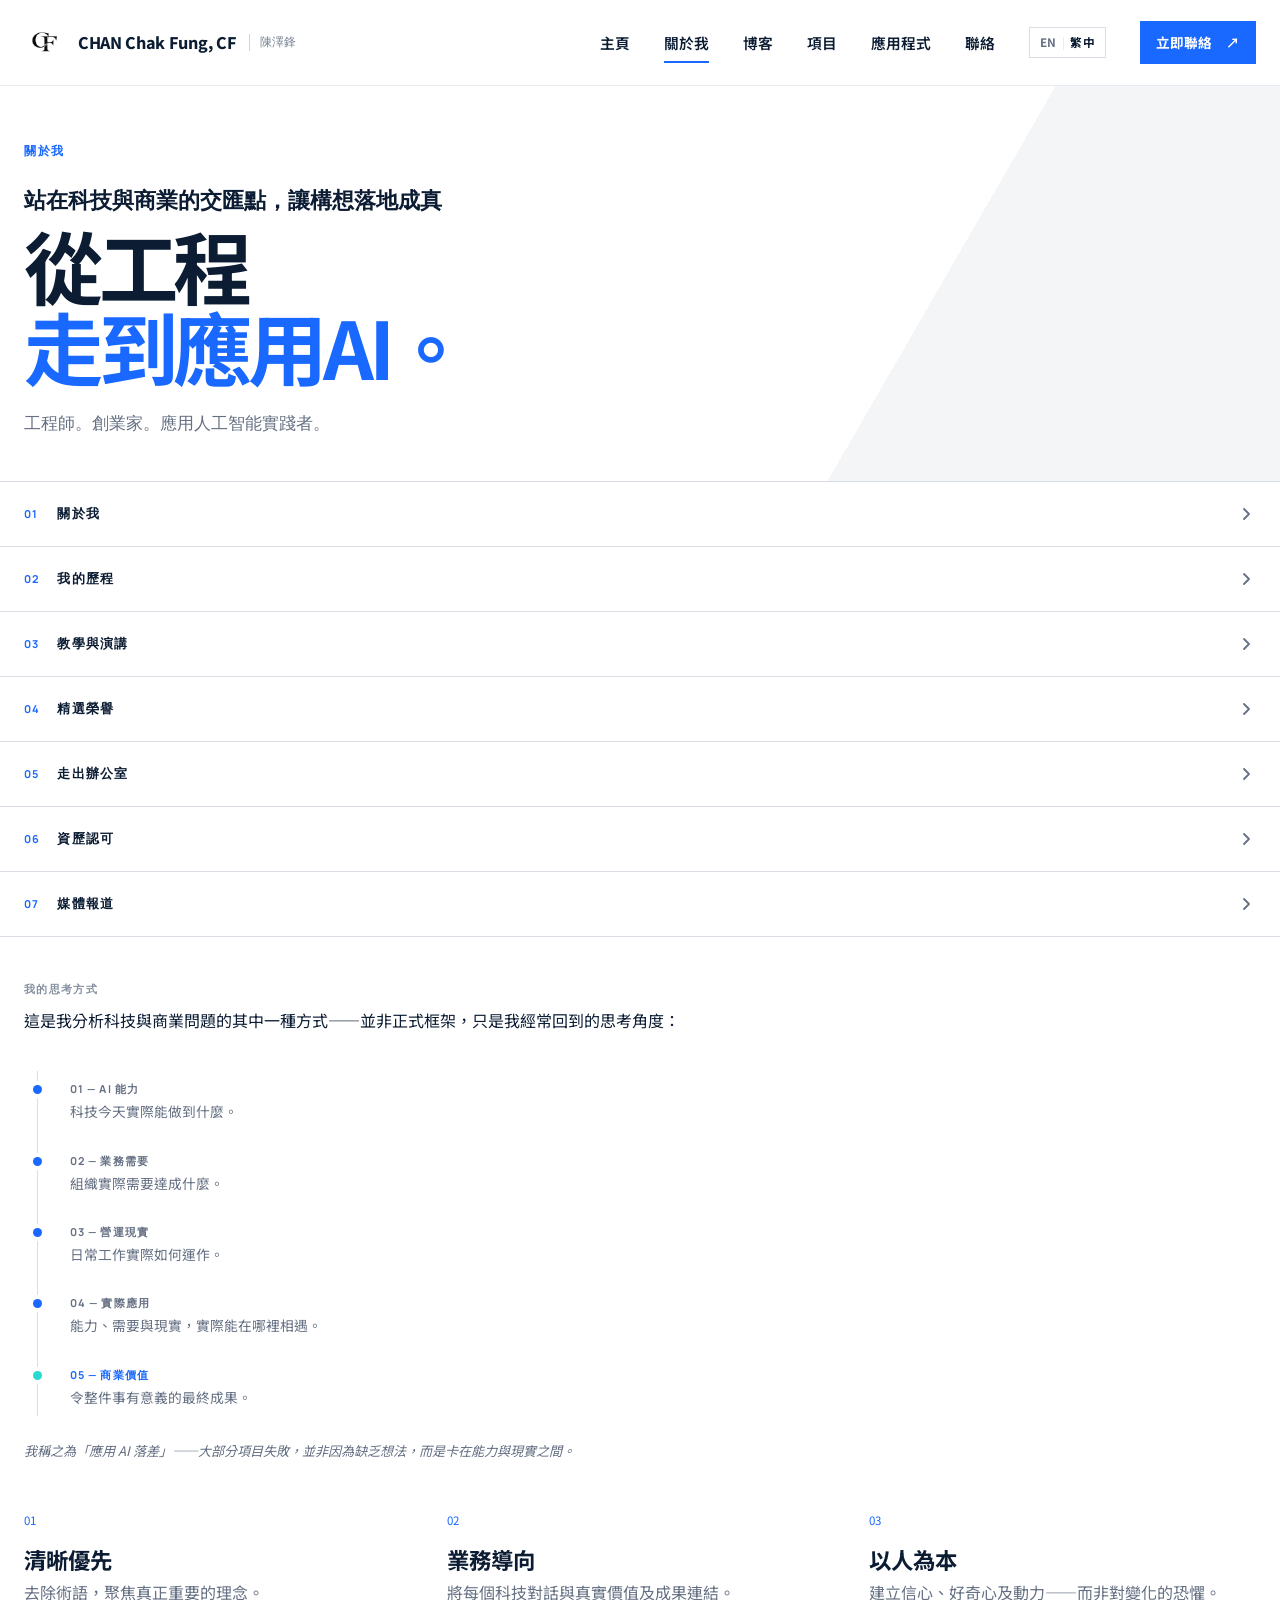
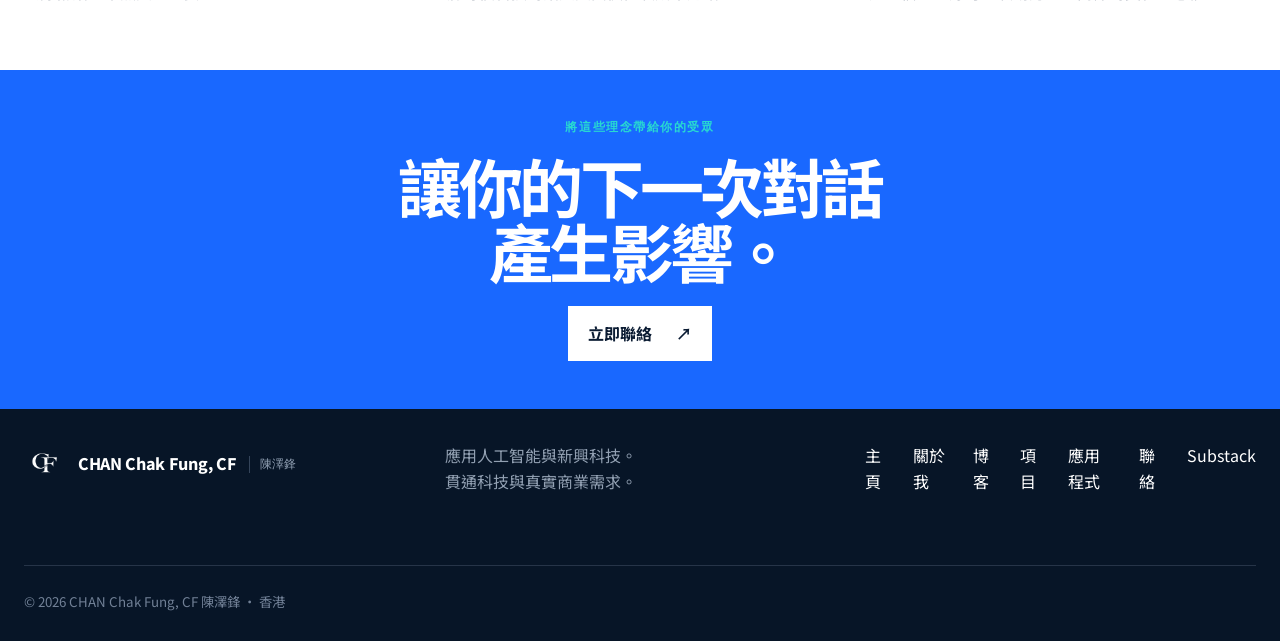
==== commit d8529511: "Replace site files with local version Co-Authored-By: Claude Sonnet 5.5 <noreply@anthropic.com>" ====
--- a/about-zh.html
+++ b/about-zh.html
@@ -11,7 +11,8 @@
   </script>
   <meta charset="UTF-8">
   <meta name="viewport" content="width=device-width, initial-scale=1.0">
-  <meta name="description" content="關於陳澤鋒——創業家、AI 研究員、科技觀察者及無人機行業專家，在策略、工程及低空經濟的交匯點工作。">
+  <meta name="description" content="陳澤鋒（CF Chan）簡介——創業家及應用人工智能與新興科技實踐者，工作橫跨工程、業務營運、人工智能及低空經濟。">
+  <meta name="keywords" content="陳澤鋒 簡介, CF Chan, 香港應用人工智能實踐者, 低空經濟實踐者, 中大工商管理碩士, 斯旺西大學, 科技評論人">
   <meta name="author" content="Chan Chak Fung">
   <meta name="robots" content="index, follow">
   <link rel="canonical" href="https://cfchan.hk/about-zh.html">
@@ -20,20 +21,20 @@
   <link rel="alternate" hreflang="x-default" href="https://cfchan.hk/about.html">
   <meta property="og:type" content="profile">
   <meta property="og:url" content="https://cfchan.hk/about-zh.html">
-  <meta property="og:title" content="關於陳澤鋒 — 創業家、AI 研究員及無人機行業專家">
-  <meta property="og:description" content="認識香港創業家、AI 研究員、科技觀察者及低空經濟顧問陳澤鋒。">
+  <meta property="og:title" content="關於陳澤鋒 CF Chan — 應用人工智能與新興科技">
+  <meta property="og:description" content="創業家及應用人工智能與新興科技實踐者，擁有超過7年跨領域領導經驗，橫跨英國及香港。">
   <meta property="og:image" content="https://cfchan.hk/assets/portrait.jpeg">
   <meta property="og:image:alt" content="陳澤鋒專業肖像">
-  <meta property="og:site_name" content="陳澤鋒 Chan Chak Fung">
+  <meta property="og:site_name" content="陳澤鋒 CF Chan">
   <meta property="og:locale" content="zh_HK">
   <meta name="twitter:card" content="summary_large_image">
-  <meta name="twitter:title" content="關於陳澤鋒 — 創業家、AI 研究員及無人機行業專家">
-  <meta name="twitter:description" content="認識香港創業家、AI 研究員、科技觀察者及低空經濟顧問陳澤鋒。">
+  <meta name="twitter:title" content="關於陳澤鋒 CF Chan — 應用人工智能與新興科技">
+  <meta name="twitter:description" content="創業家及應用人工智能與新興科技實踐者，擁有超過7年跨領域領導經驗。">
   <meta name="twitter:image" content="https://cfchan.hk/assets/portrait.jpeg">
   <script type="application/ld+json" data-entity-schema>
-  {"@context":"https://schema.org","@type":"ProfilePage","url":"https://cfchan.hk/about-zh.html","inLanguage":"zh-Hant-HK","mainEntity":{"@type":"Person","@id":"https://cfchan.hk/#person","name":"Chan Chak Fung","alternateName":["CF Chan","陳澤鋒"],"url":"https://cfchan.hk/","image":"https://cfchan.hk/assets/portrait.jpeg","sameAs":["https://cfchan.substack.com/"],"knowsAbout":["人工智能","低空經濟","無人機技術","業務轉型","科技策略"],"address":{"@type":"PostalAddress","addressLocality":"香港","addressCountry":"HK"}}}
+  {"@context":"https://schema.org","@type":"ProfilePage","url":"https://cfchan.hk/about-zh.html","inLanguage":"zh-Hant-HK","mainEntity":{"@type":"Person","@id":"https://cfchan.hk/#person","name":"Chan Chak Fung","alternateName":["CF Chan","陳澤鋒"],"jobTitle":["Entrepreneur","Applied AI Practitioner","Technology Commentator","Low-Altitude Economy Practitioner"],"url":"https://cfchan.hk/","image":"https://cfchan.hk/assets/portrait.jpeg","sameAs":["https://cfchan.substack.com/"],"knowsAbout":["應用人工智能","AI 代理","AI 業務流程","新興科技","低空經濟","無人機技術","業務轉型","科技策略"],"address":{"@type":"PostalAddress","addressLocality":"香港","addressCountry":"HK"}}}
   </script>
-  <title>關於我 — 陳澤鋒 Chan Chak Fung</title>
+  <title>關於我 — 陳澤鋒 CF Chan</title>
   <link rel="preconnect" href="https://fonts.googleapis.com">
   <link rel="preconnect" href="https://fonts.gstatic.com" crossorigin>
   <link href="https://fonts.googleapis.com/css2?family=DM+Sans:wght@400;500;600;700&family=Manrope:wght@500;600;700;800&family=Noto+Sans+TC:wght@400;500;700&display=swap" rel="stylesheet">
@@ -49,28 +50,46 @@
   <header class="site-header">
     <a class="brand" href="home-zh.html"><img src="assets/cf-logo.png" alt="" class="brand-logo" aria-hidden="true"> CHAN Chak Fung, CF <i>陳澤鋒</i></a>
     <button class="menu-toggle" aria-expanded="false" aria-label="開啟選單"><span></span><span></span></button>
-    <nav class="nav"><a href="home-zh.html">主頁</a><a class="active" href="about-zh.html">關於我</a><a href="blog-zh.html">博客</a><a href="apps-zh.html">應用程式</a><a href="contact-zh.html">聯絡</a><span class="lang-switch"><a href="about.html">EN</a><span class="lang-sep">|</span><a href="about-zh.html" class="lang-active">繁中</a></span><a class="button button-small" href="contact-zh.html">立即聯絡 <span>↗</span></a></nav>
+    <nav class="nav"><a href="home-zh.html">主頁</a><a class="active" href="about-zh.html">關於我</a><a href="blog-zh.html">博客</a><a href="projects-zh.html">項目</a><a href="apps-zh.html">應用程式</a><a href="contact-zh.html">聯絡</a><span class="lang-switch"><a href="about.html">EN</a><span class="lang-sep">|</span><a href="about-zh.html" class="lang-active">繁中</a></span><a class="button button-small" href="contact-zh.html">立即聯絡 <span>↗</span></a></nav>
   </header>
 
   <main>
     <section class="page-hero section-pad about-hero">
       <p class="eyebrow reveal">關於我</p>
-      <p class="about-slogan-cn reveal" lang="zh-Hant">站在交會點：以 AI 與科技，部署下一個世代</p>
-      <h1 class="reveal">在AI變革交匯點<br><em>部署明日。</em></h1>
-      <p class="about-slogan-en reveal">遊走於人工智能、科技與社會的交匯點。</p>
-    </section>
-
-    <section class="about-split section-pad">
+      <p class="about-slogan-cn reveal" lang="zh-Hant">站在科技與商業的交匯點，讓構想落地成真</p>
+      <h1 class="reveal">從工程<br><em>走到應用AI。</em></h1>
+      <p class="about-slogan-en reveal">工程師。創業家。應用人工智能實踐者。</p>
+    </section>
+
+    <section class="about-split section-pad" data-accordion="關於我" data-acc-num="01" data-acc-id="acc-intro">
       <div class="about-photo reveal">
-      <img src="assets/portrait.jpeg" alt="陳澤鋒肖像" width="1289" height="1612" fetchpriority="high" decoding="async">
+        <img src="assets/portrait.jpeg" alt="陳澤鋒肖像" width="1289" height="1612" fetchpriority="high" decoding="async">
         <div class="photo-note"><span class="photo-note-stat">7+</span>年跨領域<br><strong>領導與執行</strong></div>
       </div>
       <div class="about-copy reveal delay-1">
         <p class="eyebrow name-kicker">Chan Chak Fung · 陳澤鋒</p>
-        <p class="lead">我是一位<em>創業家</em>、<em>AI 研究員</em>、<em>科技觀察者</em>及<em>無人機行業專家</em>，在企業策略管治與深度技術執行的交匯點上運籌帷幄。</p>
-        <p>憑藉超過 7 年的跨行業成功經歷，擔任總經理及技術總監，我專注於推動高風險數碼轉型、管理策略性損益，以及主導組織重整。作為 AI 研究員，我致力將最前沿的能力——包括 AI API、智能自動化工作流程及 Web3——與核心業務運營結合，以搶佔高價值市場份額。</p>
-        <p>作為科技觀察者，我密切分析新興科技如何重塑未來社會。今日，我將這些宏觀洞見轉化為實際執行，以無人機行業專家的身份，帶領精英工程團隊、應對複雜的監管治理，以及為低空經濟構建可擴展的企業解決方案。</p>
+        <p class="lead">我的工作，游走於新興科技與現實應用之間——那正是<em>工程</em>、<em>創業</em>、<em>業務營運</em>與<em>應用人工智能</em>交匯的地方。</p>
+        <p>我的路徑始於工程，其後走過創業與業務營運——在英國及香港創辦並經營企業，然後才轉向人工智能與新興科技。憑藉超過 7 年跨行業經驗，擔任總經理及技術總監，我透過實際執行而非單純理論學習科技：主導高風險數碼轉型、管理策略性損益，以及推動組織重組。我現正於香港中文大學修讀行政人員工商管理碩士（EMBA），為多年來從實戰中累積的經驗，增添正式的管理學基礎。</p>
+        <p>今日，作為應用人工智能實踐者及科技評論人，我致力貫通新興科技與真實商業需求之間的落差；作為低空經濟實踐者，我帶領企業無人機部署、應對複雜的監管治理，並為香港新興的低空經濟構建實用系統。我將沿途所得，寫下來、講出來。</p>
         <blockquote>「讓我們共同部署未來。」</blockquote>
+      </div>
+    </section>
+
+    <section class="principles section-pad">
+      <p class="section-index">我的思考方式</p>
+      <p>這是我分析科技與商業問題的其中一種方式——並非正式框架，只是我經常回到的思考角度：</p>
+      <div class="gap-chain reveal" aria-label="應用AI落差">
+        <div class="gap-step reveal"><p class="gap-step-label">01 — AI 能力</p><p class="gap-step-desc">科技今天實際能做到什麼。</p></div>
+        <div class="gap-step reveal delay-1"><p class="gap-step-label">02 — 業務需要</p><p class="gap-step-desc">組織實際需要達成什麼。</p></div>
+        <div class="gap-step reveal delay-2"><p class="gap-step-label">03 — 營運現實</p><p class="gap-step-desc">日常工作實際如何運作。</p></div>
+        <div class="gap-step reveal delay-3"><p class="gap-step-label">04 — 實際應用</p><p class="gap-step-desc">能力、需要與現實，實際能在哪裡相遇。</p></div>
+        <div class="gap-step reveal delay-4"><p class="gap-step-label">05 — 商業價值</p><p class="gap-step-desc">令整件事有意義的最終成果。</p></div>
+      </div>
+      <p class="gap-caption">我稱之為「應用 AI 落差」——大部分項目失敗，並非因為缺乏想法，而是卡在能力與現實之間。</p>
+      <div class="principle-grid">
+        <article><span>01</span><h3>清晰優先</h3><p>去除術語，聚焦真正重要的理念。</p></article>
+        <article><span>02</span><h3>業務導向</h3><p>將每個科技對話與真實價值及成果連結。</p></article>
+        <article><span>03</span><h3>以人為本</h3><p>建立信心、好奇心及動力——而非對變化的恐懼。</p></article>
       </div>
     </section>
 
@@ -81,15 +100,15 @@
       </div>
       <div class="photo-trio reveal delay-1">
         <div class="trio-photo">
-      <div class="trio-img"><img src="assets/about_a.JPEG" alt="與非政府組織舉辦無人機操作課程" width="1152" height="2048" loading="lazy" decoding="async"></div>
+          <div class="trio-img"><img src="assets/photos/about/about_a.JPEG" alt="與非政府組織舉辦無人機操作課程" width="1152" height="2048" loading="lazy" decoding="async"></div>
           <p class="trio-caption"><span>01</span>與非政府組織舉辦無人機操作課程</p>
         </div>
         <div class="trio-photo">
-      <div class="trio-img"><img src="assets/about_b.JPEG" alt="於斯旺西聖史提芬教堂派發免費食物予無家者" width="2048" height="1536" loading="lazy" decoding="async"></div>
+          <div class="trio-img"><img src="assets/photos/about/about_b.JPEG" alt="於斯旺西聖史提芬教堂派發免費食物予無家者" width="2048" height="1536" loading="lazy" decoding="async"></div>
           <p class="trio-caption"><span>02</span>於斯旺西聖史提芬教堂派發免費食物予無家者</p>
         </div>
         <div class="trio-photo">
-      <div class="trio-img"><img src="assets/about_c.JPEG" alt="在英國威爾斯斯旺西參與社區義工服務" width="2048" height="1536" loading="lazy" decoding="async"></div>
+          <div class="trio-img"><img src="assets/photos/about/about_c.JPEG" alt="在英國威爾斯斯旺西參與社區義工服務" width="2048" height="1536" loading="lazy" decoding="async"></div>
           <p class="trio-caption"><span>03</span>在英國威爾斯斯旺西參與社區義工服務</p>
         </div>
       </div>
@@ -116,23 +135,23 @@
       <p class="timeline-remark"><span aria-hidden="true"></span><strong>現職 / 進行中</strong> — 螢光標示的里程碑代表目前的職業及學術承擔。</p>
     </section>
 
-    <section class="recognition section-pad" aria-labelledby="awards-title" data-accordion="榮譽嘉許" data-acc-num="04" data-acc-id="acc-awards">
-      <div class="recognition-heading reveal"><p class="eyebrow light">榮譽</p><h2 id="awards-title">以創意、毅力及<br>執行力贏得的獎項。</h2><p>在轉型 AI 及科技領域之前，陳澤鋒在英國建立屢獲殊榮的餐飲業務——從 2018 年至 2023 年，以創新、營運及顧客體驗贏得全國認可。</p></div>
-      <div class="awards-grid">
-        <article class="award-card award-featured reveal"><span class="award-year">2023</span><div class="award-symbol">✦</div><p>Best Business Awards · Awards Intelligence</p><h3>COVID-19 期間卓越創新獎</h3></article>
-        <article class="award-card reveal delay-1"><span class="award-year">2022</span><div class="award-symbol">01</div><p>英國金筷子獎</p><h3>全國最佳外賣體驗</h3></article>
-        <article class="award-card reveal delay-2"><span class="award-year">2020</span><div class="award-symbol">02</div><p>英國亞洲咖喱大獎</p><h3>全國亞軍</h3></article>
-        <article class="award-card reveal"><span class="award-year">2020</span><div class="award-symbol">03</div><p>Good Food Award</p><h3>Winner</h3></article>
-        <article class="award-card reveal delay-1"><span class="award-year">2019</span><div class="award-symbol">04</div><p>Just Eat 英國大獎</p><h3>威爾斯最佳外賣店</h3></article>
-        <article class="award-card reveal delay-2"><span class="award-year">2019</span><div class="award-symbol">05</div><p>英國金筷子獎</p><h3>全國最佳外賣店</h3></article>
-        <article class="award-card reveal"><span class="award-year">2019</span><div class="award-symbol">06</div><p>英國亞洲咖喱大獎</p><h3>全國最佳中式外賣店</h3></article>
-        <article class="award-card reveal delay-1"><span class="award-year">2018</span><div class="award-symbol">07</div><p>Just Eat 英國大獎</p><h3>威爾斯最佳外賣</h3></article>
-        <article class="award-card reveal delay-2"><span class="award-year">2018</span><div class="award-symbol">08</div><p>The X Factor 廣告 · Just Eat 贊助</p><h3>明星廚師</h3></article>
-      </div>
+    <section class="recognition section-pad" aria-labelledby="awards-title" data-accordion="精選榮譽" data-acc-num="04" data-acc-id="acc-awards">
+      <div class="recognition-heading reveal"><p class="eyebrow light">精選榮譽</p><h2 id="awards-title">創業生涯較早篇章的<br>創意、毅力及執行力。</h2><p>在更深入投入科技領域之前，我曾建立及經營過真正的企業。2018 年至 2023 年間，我在英國建立屢獲殊榮的餐飲業務——以創新、營運及顧客體驗贏得全國認可。</p></div>
+      <article class="award-card award-featured reveal" style="grid-column:auto"><span class="award-year">2023</span><div class="award-symbol">✦</div><p>Best Business Awards · Awards Intelligence</p><h3>COVID-19 期間卓越創新獎</h3></article>
+      <ul class="recognition-list reveal">
+        <li><span class="rec-year">2022</span><span class="rec-pub">英國金筷子獎</span><span class="rec-title">全國最佳外賣體驗</span></li>
+        <li><span class="rec-year">2020</span><span class="rec-pub">英國亞洲咖喱大獎</span><span class="rec-title">全國亞軍</span></li>
+        <li><span class="rec-year">2020</span><span class="rec-pub">Good Food Award</span><span class="rec-title">Winner</span></li>
+        <li><span class="rec-year">2019</span><span class="rec-pub">Just Eat 英國大獎</span><span class="rec-title">威爾斯最佳外賣店</span></li>
+        <li><span class="rec-year">2019</span><span class="rec-pub">英國金筷子獎</span><span class="rec-title">全國最佳外賣店</span></li>
+        <li><span class="rec-year">2019</span><span class="rec-pub">英國亞洲咖喱大獎</span><span class="rec-title">全國最佳中式外賣店</span></li>
+        <li><span class="rec-year">2018</span><span class="rec-pub">Just Eat 英國大獎</span><span class="rec-title">威爾斯最佳外賣</span></li>
+        <li><span class="rec-year">2018</span><span class="rec-pub">The X Factor 廣告 · Just Eat 贊助</span><span class="rec-title">明星廚師</span></li>
+      </ul>
       <div class="award-photos reveal">
-        <div class="award-photo"><img src="assets/about_awarda.jpg" alt="頒獎典禮照片"></div>
-        <div class="award-photo"><img src="assets/about_awardb.JPEG" alt="頒獎典禮照片"></div>
-        <div class="award-photo"><img src="assets/about_awardc.JPEG" alt="頒獎典禮照片" width="3024" height="4032" loading="lazy" decoding="async"></div>
+        <div class="award-photo"><img src="assets/photos/awards/about_awarda.jpg" alt="頒獎典禮照片"></div>
+        <div class="award-photo"><img src="assets/photos/awards/about_awardb.JPEG" alt="頒獎典禮照片"></div>
+        <div class="award-photo"><img src="assets/photos/awards/about_awardc.JPEG" alt="頒獎典禮照片" width="3024" height="4032" loading="lazy" decoding="async"></div>
       </div>
     </section>
 
@@ -177,28 +196,19 @@
       </div>
     </section>
 
-    <section class="principles section-pad" data-accordion="我的理念" data-acc-num="01" data-acc-id="acc-principles">
-      <p class="section-index">我的方式</p>
-      <div class="principle-grid">
-        <article><span>01</span><h3>清晰優先</h3><p>去除術語，聚焦真正重要的理念。</p></article>
-        <article><span>02</span><h3>業務導向</h3><p>將每個科技對話與真實價值及成果連結。</p></article>
-        <article><span>03</span><h3>以人為本</h3><p>建立信心、好奇心及動力——而非對變化的恐懼。</p></article>
-      </div>
-    </section>
-
-    <section class="topics section-pad" aria-labelledby="topics-title" data-accordion="演講主題" data-acc-num="03" data-acc-id="acc-topics">
+    <section class="topics section-pad" aria-labelledby="topics-title" data-accordion="教學與演講" data-acc-num="03" data-acc-id="acc-topics">
       <div>
-        <p class="eyebrow light">演講者簡介</p>
+        <p class="eyebrow light">教學與演講</p>
         <h2 id="topics-title">感動聽眾<br>的對話。</h2>
-        <p class="topics-sub">可接受主題演說、小組討論及教練課程邀請，涵蓋六大簽名主題。</p>
+        <p class="topics-sub">可接受大學講座、高管培訓、行業研討會、主題演講及小組討論邀請——涵蓋六大簽名主題。</p>
         <a class="button button-light" href="contact-zh.html">預約演講 <span>↗</span></a>
-      <img src="assets/about_speaking.jpg" alt="陳澤鋒演講現場" class="topics-speaking-img" width="2048" height="1365" loading="lazy" decoding="async">
+        <img src="assets/photos/about/about_speaking.jpg" alt="陳澤鋒演講現場" class="topics-speaking-img" width="2048" height="1365" loading="lazy" decoding="async">
       </div>
       <div class="topic-cards">
-        <article class="topic-card reveal"><span class="topic-num">01</span><h3>AI 驅動的業務轉型</h3><p>AI 如何重塑運營、策略及競爭優勢——以及領袖現在必須採取的行動。</p></article>
-        <article class="topic-card reveal delay-1"><span class="topic-num">02</span><h3>AI 時代銷售為何依然重要</h3><p>業務發展中不可替代的人類優勢——為何人際關係、同理心及銷售技巧依然至關重要。</p></article>
+        <article class="topic-card reveal"><span class="topic-num">01</span><h3>應用人工智能與業務轉型</h3><p>AI 如何重塑運營、策略及競爭優勢——以及領袖現在必須採取的行動。</p></article>
+        <article class="topic-card reveal delay-1"><span class="topic-num">02</span><h3>AI代理與業務營運</h3><p>將AI從對話工具轉化為真正運作於業務營運之中的系統——這種轉變實際需要什麼。</p></article>
         <article class="topic-card reveal"><span class="topic-num">03</span><h3>香港低空經濟</h3><p>新興低空經濟格局——法規、商業機遇，以及企業如何在無人機經濟中搶佔先機。</p></article>
-        <article class="topic-card reveal delay-1"><span class="topic-num">04</span><h3>零工經濟與青年創業</h3><p>年輕人在數碼時代建立收入、提升技能及培養創業思維的實用路徑。</p></article>
+        <article class="topic-card reveal delay-1"><span class="topic-num">04</span><h3>AI於現實世界的應用</h3><p>人工智能如何走出螢幕——電腦視覺、機器人技術、無人機及智能實體系統。</p></article>
         <article class="topic-card reveal"><span class="topic-num">05</span><h3>實用科技應用</h3><p>將科技炒作轉化為業務成果——識別及應用合適工具的無術語指南。</p></article>
         <article class="topic-card reveal delay-1"><span class="topic-num">06</span><h3>未來社會與領導力</h3><p>應對不確定性、建立韌性，以及帶領團隊度過科技及社會顛覆。</p></article>
       </div>
@@ -207,7 +217,7 @@
     <section class="cta section-pad reveal"><p class="eyebrow light">將這些理念帶給你的受眾</p><h2>讓你的下一次對話<br>產生影響。</h2><a class="button button-light" href="contact-zh.html">立即聯絡 <span>↗</span></a></section>
   </main>
 
-  <footer class="footer section-pad"><a class="brand brand-light" href="home-zh.html"><img src="assets/cf-logo.png" alt="" class="brand-logo" aria-hidden="true"> CHAN Chak Fung, CF <i>陳澤鋒</i></a><p>科技有使命。<br>理念有影響力。</p><div><a href="home-zh.html">主頁</a><a href="about-zh.html">關於我</a><a href="blog-zh.html">博客</a><a href="apps-zh.html">應用程式</a><a href="contact-zh.html">聯絡</a></div><small>© <span id="year"></span> CHAN Chak Fung, CF 陳澤鋒 · 香港</small></footer>
+  <footer class="footer section-pad"><a class="brand brand-light" href="home-zh.html"><img src="assets/cf-logo.png" alt="" class="brand-logo" aria-hidden="true"> CHAN Chak Fung, CF <i>陳澤鋒</i></a><p>應用人工智能與新興科技。<br>貫通科技與真實商業需求。</p><div><a href="home-zh.html">主頁</a><a href="about-zh.html">關於我</a><a href="blog-zh.html">博客</a><a href="projects-zh.html">項目</a><a href="apps-zh.html">應用程式</a><a href="contact-zh.html">聯絡</a><a href="https://cfchan.substack.com/" target="_blank" rel="noopener">Substack</a></div><small>© <span id="year"></span> CHAN Chak Fung, CF 陳澤鋒 · 香港</small></footer>
   <script src="assets/script.js"></script>
 </body>
 </html>
--- a/assets/styles.css
+++ b/assets/styles.css
@@ -1,186 +1,297 @@
-:root{--ink:#0b1c33;--navy:#10243f;--blue:#1968ff;--cyan:#28d9d1;--paper:#f3f5f7;--white:#fff;--muted:#657083;--line:#d9dee5;--max:1240px;--pad:max(24px,calc((100vw - var(--max))/2))}*{box-sizing:border-box}html{scroll-behavior:smooth}body{margin:0;color:var(--ink);background:#fff;font-family:"DM Sans",sans-serif;font-size:16px;line-height:1.6}h1,h2,h3,p{margin-top:0}h1,h2,h3,.brand{font-family:"Manrope",sans-serif}h1,h2{letter-spacing:-.055em;line-height:1.02;overflow-wrap:break-word}h1{font-size:clamp(3.4rem,7vw,7rem)}h2{font-size:clamp(2.55rem,5vw,5rem)}h3{line-height:1.2}em{font-style:normal;color:var(--blue)}a{color:inherit;text-decoration:none}button,input,textarea,select{font:inherit}.section-pad{padding-left:var(--pad);padding-right:var(--pad)}.site-header{height:86px;padding:0 var(--pad);display:flex;align-items:center;justify-content:space-between;border-bottom:1px solid #e6e9ee;position:sticky;top:0;z-index:50;background:rgba(255,255,255,.94);backdrop-filter:blur(12px)}.brand{display:flex;align-items:center;gap:12px;font-weight:800;letter-spacing:-.02em}.brand-logo{width:42px;height:42px;object-fit:cover;clip-path:polygon(0 0,100% 0,100% 75%,75% 100%,0 100%);flex-shrink:0}.nav{display:flex;align-items:center;gap:34px;font-size:.92rem;font-weight:600}.nav>a:not(.button){position:relative;padding:29px 0}.nav>a.active:not(.button):after{content:"";position:absolute;left:0;right:0;bottom:20px;height:2px;background:var(--blue)}.button{display:inline-flex;justify-content:center;align-items:center;gap:24px;border:0;background:var(--blue);color:#fff;padding:15px 20px;font-weight:700;cursor:pointer;transition:.25s}.button:hover{background:#0755e6;transform:translateY(-2px)}.button-small{padding:11px 16px;gap:14px;font-size:.85rem}.button-light{background:#fff;color:var(--ink)}.button-light:hover{background:var(--cyan);color:var(--ink)}.text-link{display:inline-flex;align-items:center;gap:18px;font-weight:700;border-bottom:1px solid var(--ink);padding:10px 0}.text-link:hover span{transform:translateX(4px)}.eyebrow{font:700 .75rem "Manrope",sans-serif;letter-spacing:.13em;text-transform:uppercase;color:var(--blue)}.eyebrow.light{color:var(--cyan)}.hero{min-height:600px;display:grid;grid-template-columns:1.08fr .92fr;align-items:center;gap:50px;overflow:hidden;background:linear-gradient(120deg,#fff 60%,#f0f4f8 60%)}.hero-copy{padding:56px 0}.hero .eyebrow{display:flex;align-items:center;gap:9px}.pulse{width:7px;height:7px;border-radius:50%;background:var(--cyan);box-shadow:0 0 0 5px rgba(40,217,209,.14)}.hero h1{margin:25px 0 28px}.hero-lede{font-size:1.18rem;color:#546174;max-width:630px}.hero-actions{display:flex;align-items:center;gap:32px;margin:28px 0 42px}.portrait-wrap{position:relative;height:520px;display:flex;align-items:flex-end;justify-content:center}.portrait-card{height:480px;width:440px;overflow:hidden;clip-path:polygon(11% 0,100% 0,100% 89%,89% 100%,0 100%,0 11%);position:relative;z-index:2;background:#dfe5ec}.portrait-card img{width:100%;height:100%;object-fit:cover;object-position:50% 38%;filter:saturate(.9)}.orbit{position:absolute;border:1px solid rgba(25,104,255,.2);border-radius:50%}.orbit-one{width:620px;height:620px;top:20px}.orbit-two{width:460px;height:460px;top:90px}.floating-tag{position:absolute;z-index:3;background:#fff;box-shadow:0 14px 35px rgba(11,28,51,.14);padding:12px 16px;font-size:.78rem;font-weight:700}.floating-tag span{color:var(--blue);margin-right:9px}.tag-ai{right:-20px;top:55px}.tag-lae{left:-30px;top:265px}.tag-biz{right:-20px;bottom:65px}.section-index{font:700 .7rem "Manrope";letter-spacing:.12em;color:#8490a0}.services{padding-top:52px;padding-bottom:56px;background:var(--paper)}.section-heading{max-width:660px;margin-bottom:38px}.section-heading h2{margin:8px 0 15px}.section-heading>p:last-child{color:var(--muted);font-size:1.05rem}.service-grid{display:grid;grid-template-columns:repeat(3,1fr);gap:18px}.service-card{background:#fff;padding:34px;min-height:360px;display:flex;flex-direction:column;border:1px solid transparent;transition:.25s}.service-card:hover{transform:translateY(-5px);border-color:#bfd0e6;box-shadow:0 18px 35px rgba(11,28,51,.07)}.service-card.featured{background:var(--blue);color:#fff;min-height:360px}.service-img{overflow:hidden;grid-column:span 2;min-height:320px}.service-img img{width:100%;height:100%;object-fit:cover;object-position:center;display:block;transition:transform .5s ease}.service-img:hover img{transform:scale(1.04)}.service-card:nth-child(5){grid-column:3}.service-icon{font-size:2rem;margin-bottom:32px}.card-number{font-size:.7rem;letter-spacing:.14em;color:#8994a3}.featured .card-number{color:#a6c3ff}.service-card h3{font-size:1.6rem;margin:7px 0 14px}.service-card>p:not(.card-number){color:var(--muted)}.featured>p:not(.card-number){color:#d8e4ff}.service-card ul{padding:20px 0;margin:10px 0;border-top:1px solid rgba(255,255,255,.2);list-style:none}.service-card li{padding:7px 0}.service-card li:before{content:"＋";margin-right:10px;color:var(--cyan)}.service-card a{margin-top:auto;font-weight:700;display:flex;justify-content:space-between;border-top:1px solid #dce1e7;padding-top:20px}.featured a{border-color:rgba(255,255,255,.3)}.expertise{background:var(--ink);color:#fff;padding-top:60px;padding-bottom:60px;display:grid;grid-template-columns:.8fr 1.2fr;gap:70px}.expertise-intro{position:sticky;top:120px;align-self:start}.expertise-intro>p:not(.eyebrow){color:#aeb9c7;max-width:430px;margin:25px 0 35px}.expertise-list>div{display:grid;grid-template-columns:50px 1fr;column-gap:25px;padding:29px 0;border-bottom:1px solid #34445a}.expertise-list span{color:var(--cyan);font-size:.72rem;grid-row:span 2}.expertise-list h3{font-size:1.55rem;margin:0}.expertise-list p{grid-column:2;color:#9ba8b8;margin:5px 0 0}.insights{padding-top:56px;padding-bottom:56px}.insight-grid{display:grid;grid-template-columns:repeat(3,1fr);gap:24px}.insight-art,.post-visual{height:245px;display:grid;place-items:center;overflow:hidden;position:relative}.insight-art span,.post-visual span{font:800 4rem/1 "Manrope";position:relative}.art-one{background:var(--blue);color:#fff}.art-one:before{content:"";position:absolute;width:260px;height:260px;border:1px solid #75a2ff;border-radius:50%;box-shadow:0 0 0 45px rgba(255,255,255,.05),0 0 0 90px rgba(255,255,255,.05)}.art-two{background:#d6fff9;color:var(--ink)}.art-two:before{content:"";position:absolute;inset:25px;background:repeating-linear-gradient(90deg,transparent 0 24px,rgba(11,28,51,.08) 25px)}.art-three{background:var(--ink);color:var(--cyan)}.art-three span{font-size:8rem}.insight-card>p,.post-card>p{font-size:.67rem;font-weight:700;letter-spacing:.08em;color:var(--blue);margin:16px 16px 8px;max-width:88%}.insight-card h3{font-size:1.3rem;padding-right:25px}.insight-card .arrow{float:right;margin-top:-55px;font-size:1.25rem}.insight-card:hover h3{text-decoration:underline;text-underline-offset:4px}.centered{display:flex;width:max-content;margin:42px auto 0}.cta{padding-top:48px;padding-bottom:48px;background:var(--blue);color:#fff;text-align:center}.cta h2{margin:17px 0 22px}.cta>p:not(.eyebrow){color:#d8e4ff;margin-bottom:32px}.footer{padding-top:34px;padding-bottom:28px;background:#071527;color:#fff;display:grid;grid-template-columns:1fr 1fr 1fr;gap:30px;align-items:start}.brand-light .brand-logo{filter:invert(1) brightness(1.15)}.footer>p{color:#92a0b2}.footer>div{display:flex;justify-content:flex-end;gap:25px}.footer small{grid-column:1/-1;color:#718096;border-top:1px solid #263448;padding-top:25px;margin-top:25px}
-/* Inner pages */.page-hero{padding-top:56px;padding-bottom:46px;background:linear-gradient(120deg,#fff 70%,#f3f5f7 70%)}.page-hero h1{font-size:clamp(3rem,6.2vw,6.3rem);margin:22px 0 0}.about-split{padding-top:52px;padding-bottom:56px;display:grid;grid-template-columns:.82fr 1fr;gap:70px;align-items:center;background:var(--paper)}.about-photo{position:relative}.about-photo img{width:100%;max-height:680px;object-fit:cover;object-position:50% 30%;clip-path:polygon(0 0,100% 0,100% 88%,88% 100%,0 100%)}.photo-note{position:absolute;right:-30px;bottom:55px;background:var(--cyan);padding:20px 28px;font-size:.8rem;line-height:1.5}.photo-note-stat{display:block;font:800 2.4rem/1 "Manrope";color:var(--ink);margin-bottom:4px}.about-copy .lead{font:600 1.65rem/1.45 "Manrope";color:var(--ink)}.about-copy>p:not(.lead){color:var(--muted)}blockquote{margin:40px 0 0;border-left:3px solid var(--blue);padding:5px 0 5px 25px;font:600 1.18rem "Manrope"}.principles{padding-top:44px;padding-bottom:48px;background:#fff}.principle-grid{display:grid;grid-template-columns:repeat(3,1fr);gap:36px;margin-top:45px}.principle-grid span{color:var(--blue);font-size:.72rem}.principle-grid h3{font-size:1.4rem;margin:14px 0 8px}.principle-grid p{color:var(--muted)}.topics{background:var(--ink);color:#fff;padding-top:52px;padding-bottom:52px;display:grid;grid-template-columns:.7fr 1.3fr;gap:56px}.blog-hero-new{padding-top:50px;padding-bottom:50px;background:var(--ink);color:#fff;display:grid;grid-template-columns:1fr 1.4fr;gap:44px;align-items:center}.blog-hero-copy h1{font-size:clamp(2.8rem,5vw,5.2rem);margin:18px 0 22px;color:#fff}.blog-hero-copy>p{color:#9ab0c8;font-size:1.05rem;max-width:480px;margin:0 0 28px}.blog-hero-topics{display:flex;flex-wrap:wrap;gap:8px}.blog-hero-topics span{padding:6px 13px;border:1px solid rgba(255,255,255,.15);font-size:.72rem;font-weight:600;color:#c8d6e8}.featured-card{display:grid;grid-template-rows:300px auto;border:1px solid rgba(255,255,255,.1);overflow:hidden;transition:border-color .25s,transform .25s,box-shadow .25s;text-decoration:none;color:inherit}.featured-card:hover{border-color:var(--cyan);transform:translateY(-5px);box-shadow:0 24px 48px rgba(0,0,0,.3)}.featured-card-img{position:relative;background:var(--navy);background-size:cover;background-position:center}.featured-card-overlay{position:absolute;inset:0;background:linear-gradient(to top,rgba(7,21,39,.85) 0%,transparent 60%)}.featured-badge{position:absolute;top:16px;left:16px;padding:5px 11px;background:var(--cyan);color:var(--ink);font:700 .65rem "Manrope";letter-spacing:.1em;text-transform:uppercase;z-index:1}.featured-card-body{background:#0f2338;padding:28px 30px 32px}.featured-card-meta{font:700 .65rem "Manrope";letter-spacing:.1em;text-transform:uppercase;color:var(--cyan);margin:0 0 12px}.featured-card-title{font-size:clamp(1.25rem,2vw,1.75rem);color:#fff;margin:0 0 14px;line-height:1.25}.featured-card-excerpt{color:#8fa8c2;font-size:.88rem;line-height:1.6;margin:0 0 22px}.featured-card-cta{display:inline-flex;align-items:center;gap:10px;font:700 .82rem "Manrope";color:var(--cyan);border-bottom:1px solid rgba(40,217,209,.35);padding-bottom:3px}.post-card small{display:inline-block;margin-top:14px;padding:5px 9px;background:#eaf0f8;font-size:.68rem;font-weight:700;text-transform:uppercase;letter-spacing:.08em}
-@media(max-width:900px){.blog-hero-new{grid-template-columns:1fr;gap:30px}}
-@media(max-width:620px){.blog-hero-new{padding-top:32px;padding-bottom:32px}.featured-card{grid-template-rows:220px auto}}.blog-list{padding-top:46px;padding-bottom:56px;background:#fff}.blog-filter{display:flex;gap:7px;margin-bottom:45px;flex-wrap:wrap}.blog-filter button{border:1px solid #cbd3dd;background:transparent;padding:8px 13px;cursor:pointer;font-size:.74rem;font-weight:700}.blog-filter button.active{background:var(--ink);color:#fff}.post-grid{display:grid;grid-template-columns:repeat(4,1fr);gap:20px}.post-card{transition:transform .25s,box-shadow .25s;border:1px solid #e2e7ee;overflow:hidden}.post-card:hover{transform:translateY(-5px);box-shadow:0 16px 32px rgba(11,28,51,.1)}.post-card.hidden{display:none}.post-card h3{font-size:.92rem;line-height:1.3;margin:0 16px 16px;max-width:88%}.post-card>p{font-size:.62rem}.post-card small{font-size:.78rem}.post-visual{height:180px}.post-card[data-category="ai"]{background:#eef3ff}.post-card[data-category="lae"]{background:#e8faf8}.post-card[data-category="entrepreneurship"]{background:#fffbea}.post-card[data-category="business"]{background:#f4f6f9}.post-card[data-category="social"]{background:#f3f0ff}.post-card[data-category="tech"]{background:#edfaf3}.visual-lae{background:#d6fff9}.visual-change{background:var(--ink);color:#fff}.visual-ai{background:var(--blue);color:#fff}.visual-sales{background:#ffdd70}.visual-social{background:#1e1b4b;color:#a78bfa}.visual-tech{background:#0f2a1e;color:var(--cyan)}.post-visual-img{background-size:cover;background-position:center top;background-color:#dfe5ec}.post-skeleton{pointer-events:none}.skeleton-vis{background:linear-gradient(90deg,#e4e9ef 25%,#edf0f4 50%,#e4e9ef 75%);background-size:200% 100%;animation:shimmer 1.5s infinite}.skeleton-line{height:12px;margin:14px 0;border-radius:2px;background:linear-gradient(90deg,#e4e9ef 25%,#edf0f4 50%,#e4e9ef 75%);background-size:200% 100%;animation:shimmer 1.5s infinite}.s-short{width:45%;margin-top:18px}.s-long{width:90%;height:18px}.s-med{width:70%}@keyframes shimmer{0%{background-position:200% 0}100%{background-position:-200% 0}}.posts-error{grid-column:1/-1;text-align:center;padding:60px 20px}.posts-error p{color:var(--muted);margin-bottom:24px}
-.newsletter{background:var(--blue);color:#fff;padding-top:46px;padding-bottom:46px;display:grid;grid-template-columns:1fr 1fr;gap:56px;align-items:center}.newsletter h2{margin-bottom:16px}.newsletter-sub{color:#c9d8f8;font-size:.95rem;margin:0 0 28px;max-width:480px}.substack-embed-wrap{background:rgba(255,255,255,.08);border:1px solid rgba(255,255,255,.18);padding:24px;border-radius:2px}.substack-embed-wrap iframe{display:block}.contact-page{background:var(--paper)}.contact-layout{padding-top:48px;padding-bottom:56px;display:grid;grid-template-columns:.85fr 1.15fr;gap:50px;align-items:start}.contact-intro h1{font-size:clamp(3rem,5.5vw,5.7rem);margin:20px 0 30px}.contact-intro>p:not(.eyebrow){color:var(--muted);font-size:1.08rem;max-width:580px}.contact-options{display:grid;grid-template-columns:1fr 1fr;align-content:start;gap:0 36px}.contact-options>div{display:grid;grid-template-columns:40px 1fr;border-top:1px solid var(--line);padding:18px 0}.contact-options>div:nth-child(-n+2){border-top:0;padding-top:4px}.contact-options span{color:var(--blue);font-size:.7rem}.contact-options p{margin:0;color:var(--muted);font-size:.85rem}.contact-options strong{display:block;color:var(--ink);font-size:1rem}.contact-open{padding-top:42px;padding-bottom:48px;background:var(--ink);color:#fff}.contact-open>.eyebrow{margin-bottom:48px}.contact-open-grid{display:grid;grid-template-columns:repeat(3,1fr);gap:32px}.contact-open-grid>div{border-top:1px solid #2c4059;padding-top:28px}.contact-open-grid span{color:var(--cyan);font:700 .68rem "Manrope";letter-spacing:.1em}.contact-open-grid h3{font-size:1.2rem;margin:14px 0 10px;color:#fff}.contact-open-grid p{color:#8fa3b8;font-size:.88rem;line-height:1.6;margin:0}
-@media(max-width:900px){.contact-open-grid{grid-template-columns:repeat(2,1fr)}.contact-options{grid-template-columns:1fr}.contact-options>div:nth-child(-n+2){border-top:0;padding-top:4px}}
-.sr-only{position:absolute;width:1px;height:1px;overflow:hidden;clip:rect(0,0,0,0)}.menu-toggle{display:none}.reveal{opacity:0;transform:translateY(18px);transition:opacity .7s ease,transform .7s ease}.reveal.visible{opacity:1;transform:none}.delay-1{transition-delay:.12s}.delay-2{transition-delay:.24s}
-@media(max-width:900px){.menu-toggle{display:grid;gap:5px;border:0;background:none;padding:10px}.menu-toggle span{display:block;width:24px;height:2px;background:var(--ink)}.nav{position:absolute;top:86px;left:0;right:0;background:#fff;display:none;flex-direction:column;align-items:stretch;padding:20px var(--pad) 30px;gap:0;box-shadow:0 15px 25px rgba(11,28,51,.1)}.nav.open{display:flex}.nav>a:not(.button){padding:13px 0}.nav>a.active:not(.button):after{bottom:7px}.nav .button{margin-top:12px}.hero{grid-template-columns:1fr;background:#fff;padding-top:42px}.hero-copy{padding:20px 0 0}.portrait-wrap{height:540px}.statement{grid-template-columns:1fr;padding-top:42px;padding-bottom:42px}.statement>p:last-child{max-width:600px}.service-grid{grid-template-columns:1fr 1fr}.service-img{display:none}.service-card.featured{min-height:360px}.service-card:nth-child(4){grid-column:auto}.expertise{grid-template-columns:1fr;gap:36px}.expertise-intro{position:static}.about-split,.contact-layout{grid-template-columns:1fr}.about-photo{max-width:570px}.topics{grid-template-columns:1fr}.newsletter{grid-template-columns:1fr}.contact-layout{gap:36px}.clients-section .section-heading{margin-bottom:32px}.invite-header{margin-bottom:28px}.footer{grid-template-columns:1fr 1fr}.footer>div{justify-content:flex-start}.footer small{grid-column:1/-1}}
-@media(max-width:620px){h1{font-size:3.25rem}.site-header{height:72px}.nav{top:72px}.hero{gap:15px}.hero-actions{align-items:flex-start;flex-direction:column}.hero-position{font-size:.95rem;margin:10px 0 5px}.portrait-wrap{height:430px}.portrait-card{height:410px;width:100%}.tag-ai{right:0}.tag-lae{left:0;top:240px}.tag-biz{right:0}.statement{gap:20px}.service-grid,.insight-grid,.principle-grid{grid-template-columns:1fr}.post-grid{grid-template-columns:repeat(2,1fr)}.service-card.featured{grid-row:auto}.expertise,.services,.insights,.about-split,.topics,.clients-section,.invite-section,.contact-open{padding-top:34px;padding-bottom:38px}.about-split{gap:36px}.photo-note{right:0}.post-visual{height:250px}.substack-embed-wrap{padding:16px}.footer{grid-template-columns:1fr}.footer>div{flex-wrap:wrap}.page-hero{padding-top:38px}.hero h1 br{display:none}.client-grid,.invite-grid,.topic-cards,.contact-open-grid{grid-template-columns:1fr}}
-@media(prefers-reduced-motion:reduce){html{scroll-behavior:auto}.reveal{opacity:1;transform:none;transition:none}}
-
-/* Identity and animated journey */
-.brand i{font:500 .78rem "DM Sans",sans-serif;color:#788395;border-left:1px solid #cfd5dc;padding-left:10px;margin-left:1px}.brand-light i{color:#91a0b3;border-color:#34445a}.name-kicker{margin-bottom:16px}.journey{padding-top:56px;padding-bottom:60px;background:#fff;display:grid;grid-template-columns:.72fr 1.28fr;gap:70px}.journey-heading{position:sticky;top:120px;align-self:start}.journey-heading h2{font-size:clamp(2.6rem,4.4vw,4.7rem);margin:14px 0 24px}.journey-heading>p:last-child{color:var(--muted);max-width:440px}@media(max-width:1060px){.post-grid{grid-template-columns:repeat(2,1fr)}}
-@media(max-width:1060px){.brand i{display:none}.nav{gap:24px}.journey{grid-template-columns:1fr;gap:40px}.journey-heading{position:static;max-width:680px}}
-@media(max-width:620px){.brand{font-size:.86rem}.journey{padding-top:64px;padding-bottom:66px;gap:35px}}
-
-/* Photo trio */
-.photo-slider-section{padding-top:52px;padding-bottom:56px;background:#fff}.photo-slider-heading{margin-bottom:40px}.photo-slider-heading h2{margin:10px 0 0}.photo-slider-heading h2 span{color:var(--blue)}.photo-trio{display:grid;grid-template-columns:repeat(3,1fr);gap:20px}.trio-photo{display:flex;flex-direction:column}.trio-img{overflow:hidden;aspect-ratio:4/3}.trio-img img{width:100%;height:100%;object-fit:cover;object-position:center;display:block;transition:transform .5s ease}.trio-photo:hover .trio-img img{transform:scale(1.05)}.trio-caption{margin:14px 0 0;display:flex;align-items:flex-start;gap:12px;font-size:.85rem;color:var(--muted);line-height:1.5}.trio-caption span{font:700 .65rem "Manrope";letter-spacing:.1em;color:var(--blue);white-space:nowrap;padding-top:2px}
-@media(max-width:620px){.photo-trio{grid-template-columns:1fr;gap:28px}.photo-slider-section{padding-top:34px;padding-bottom:38px}}
-
-/* Alternating centre-line timeline — one dot per event */
-.journey-line{display:block;padding-top:56px;padding-bottom:62px;background:var(--ink)}
-.journey-line .journey-heading{position:static;max-width:700px;margin-bottom:52px}
-.journey-line .journey-heading h2{color:#fff;margin:14px 0 18px;font-size:clamp(2.6rem,4.4vw,4.7rem)}
-.journey-line .journey-heading>p:last-child{color:rgba(255,255,255,.5);max-width:540px}
-.timeline-track{position:relative;display:flex;flex-direction:column}
-.timeline-track::before{content:"";position:absolute;left:50%;transform:translateX(-50%);top:0;bottom:0;width:1px;background:rgba(255,255,255,.12)}
-.tl-item{position:relative;padding:14px 0}
-.tl-item:nth-child(odd){padding-right:calc(50% + 24px);text-align:right}
-.tl-item:nth-child(even){padding-left:calc(50% + 24px);text-align:left}
-.tl-item::after{content:"";position:absolute;left:calc(50% - 4px);top:18px;width:9px;height:9px;border-radius:50%;background:rgba(255,255,255,.18)}
-.tl-item.is-current::after{background:var(--cyan);box-shadow:0 0 0 4px rgba(40,217,209,.16),0 0 10px rgba(40,217,209,.4)}
-.tl-item .tl-date{display:block;color:var(--cyan);font:700 .65rem "Manrope";letter-spacing:.08em;margin-bottom:5px}
-.tl-item h3{font-size:.95rem;color:#fff;margin:0 0 3px;line-height:1.3;font-weight:600}
-.tl-item p{font-size:.76rem;color:rgba(255,255,255,.42);margin:0;line-height:1.5}
-.tl-badge{display:inline-block;padding:1px 6px;background:rgba(40,217,209,.1);color:var(--cyan);border:1px solid rgba(40,217,209,.28);font:700 .52rem "Manrope";letter-spacing:.1em;text-transform:uppercase;vertical-align:middle;margin-left:7px;position:relative;top:-1px}
-.timeline-remark{display:flex;align-items:center;gap:9px;margin:28px 0 0;color:rgba(255,255,255,.38);font-size:.76rem}
-.timeline-remark>span{width:8px;height:8px;border-radius:50%;background:var(--cyan);box-shadow:0 0 0 4px rgba(40,217,209,.18),0 0 10px rgba(40,217,209,.5)}
-.timeline-remark strong{color:rgba(255,255,255,.7)}
-@media(max-width:900px){.journey-line .journey-heading{margin-bottom:40px}.timeline-track::before{left:12px;transform:none}.tl-item:nth-child(odd),.tl-item:nth-child(even){padding:12px 0 12px 28px;text-align:left}.tl-item::after{left:8px;top:16px}}
-@media(max-width:620px){.journey-line{padding-top:38px;padding-bottom:42px}.tl-item .tl-date{font-size:.6rem}.timeline-remark{justify-content:flex-start}}
-@media(prefers-reduced-motion:reduce){.tl-item::after{transition:none}}
-
-/* Hero position subheadline */
-.hero-position{font:600 1.15rem/1.45 "Manrope";color:var(--ink);max-width:570px;margin:14px 0 8px}
-
-/* Expanded personal positioning */
-.hero-slogan-cn{margin:25px 0 2px;color:var(--ink);font:600 clamp(1rem,1.5vw,1.25rem)/1.5 "Manrope","Microsoft JhengHei",sans-serif;letter-spacing:.02em}.hero .hero-slogan-cn+h1{margin-top:12px}.slogan-en{font-family:"Manrope",sans-serif;font-weight:500}.about-hero .about-slogan-cn{margin:24px 0 7px;color:var(--ink);font:600 clamp(1.05rem,1.7vw,1.4rem)/1.5 "Manrope","Microsoft JhengHei",sans-serif}.about-hero h1{margin-top:8px}.about-slogan-en{margin:24px 0 0;color:var(--muted);font:500 1.08rem "Manrope",sans-serif}.identity-list>div{grid-template-columns:50px 1fr;padding:34px 0;transition:padding .3s ease,background .3s ease}.identity-list>div:hover{background:rgba(255,255,255,.035);padding-left:16px;padding-right:16px}.identity-list strong{grid-column:2;color:var(--cyan);font:600 .75rem "Manrope";letter-spacing:.06em;text-transform:uppercase;margin:6px 0 8px}.identity-list p{line-height:1.55}.about-copy .name-kicker{font-size:.72rem}.about-copy .lead{font-size:1.48rem}
-
-.about-copy>p:not(.lead):not(.eyebrow){color:var(--muted);font-size:1rem;line-height:1.7;margin-bottom:18px}
-/* About section mobile — gap was 100px and crushed the single-col layout */
-@media(max-width:900px){.about-split{gap:34px}}
-@media(max-width:620px){.about-copy .lead{font-size:1.2rem;line-height:1.5}.about-photo img{max-height:420px}blockquote{margin-top:24px}}
-
-/* Speaker profile topic cards */
-.topic-cards{display:grid;grid-template-columns:1fr 1fr;gap:2px}.topic-card{padding:30px 26px;border:1px solid rgba(255,255,255,.09);transition:border-color .3s,background .3s}.topic-card:hover{border-color:rgba(40,217,209,.4);background:rgba(40,217,209,.04)}.topic-num{display:block;color:var(--cyan);font:700 .63rem "Manrope";letter-spacing:.12em;margin-bottom:12px}.topic-card h3{font-size:1rem;color:#fff;margin:0 0 8px;line-height:1.3}.topic-card p{color:rgba(255,255,255,.48);font-size:.81rem;line-height:1.55;margin:0}.topics-sub{color:rgba(255,255,255,.55);font-size:.92rem;margin:16px 0 28px;max-width:380px}.topics>.button-light{display:inline-flex}.topics>div:first-child{display:flex;flex-direction:column}.topics>div:first-child>.button{align-self:flex-start}.topics-speaking-img{flex:1;min-height:0;width:100%;object-fit:cover;object-position:center 25%;margin-top:32px;display:block}
-@media(max-width:900px){.topics-speaking-img{flex:none;height:220px;margin-top:24px}}
-@media(max-width:520px){.topic-card{padding:22px 20px}}
-
-/* Service card bullet lists for non-featured cards */
-.service-card:not(.featured) ul{border-color:var(--line)}.service-card:not(.featured) li:before{color:var(--blue)}
-
-/* Awards */
-.recognition{padding-top:58px;padding-bottom:62px;background:#fff;color:var(--ink);overflow:hidden}.recognition .eyebrow{color:var(--blue)}.recognition-heading{display:grid;grid-template-columns:.35fr 1fr .9fr;gap:36px;align-items:end;margin-bottom:40px}.recognition-heading .eyebrow{align-self:start;margin-top:12px}.recognition-heading h2{font-size:clamp(2.6rem,4.5vw,4.8rem);margin:0}.recognition-heading>p:last-child{color:var(--muted);margin:0}.awards-grid{display:grid;grid-template-columns:repeat(4,1fr);gap:16px}.award-card{position:relative;min-height:255px;padding:28px;background:#142942;border:1px solid #2c4059;overflow:hidden;color:#fff;transition:transform .32s ease,border-color .32s ease,box-shadow .32s ease}.award-card:before{content:"";position:absolute;width:150px;height:150px;right:-90px;top:-90px;border-radius:50%;background:var(--blue);filter:blur(2px);opacity:.13;transition:transform .5s ease,opacity .4s}.award-card:hover{transform:translateY(-8px);border-color:#588ff8;box-shadow:0 18px 38px rgba(0,0,0,.25),0 0 28px rgba(25,104,255,.12)}.award-card:hover:before{transform:scale(1.4);opacity:.26}.award-card.award-featured{grid-column:span 2;background:#b8780c;border-color:#b8780c}.award-card.award-featured:before{background:#ffd04a;opacity:.32}.award-year{position:absolute;right:22px;top:22px;color:#90a1b6;font:700 .68rem "Manrope";letter-spacing:.12em}.award-featured .award-year{color:#ffe9a8}.award-symbol{width:43px;height:43px;border:1px solid #45617f;display:grid;place-items:center;color:var(--cyan);font:700 .72rem "Manrope";margin-bottom:50px}.award-featured .award-symbol{border-color:rgba(255,255,255,.35);color:#fff;font-size:1.2rem}.award-card>p{color:#94a5b8;font-size:.69rem;letter-spacing:.07em;text-transform:uppercase;margin-bottom:10px}.award-featured>p{color:#ffe9a8}.award-card h3{font-size:1.25rem;margin:0}.award-featured h3{font-size:1.65rem;max-width:480px}.award-card.award-featured:hover{border-color:#e8b030;box-shadow:0 18px 38px rgba(0,0,0,.28),0 0 28px rgba(200,140,14,.3)}
-
-/* Award photos */
-.award-photos{display:grid;grid-template-columns:repeat(3,1fr);gap:16px;margin-top:40px}.award-photo{overflow:hidden;aspect-ratio:4/3}.award-photo img{width:100%;height:100%;object-fit:cover;object-position:center;display:block;transition:transform .5s ease;filter:brightness(.88) saturate(.9)}.award-photo:hover img{transform:scale(1.05);filter:brightness(1) saturate(1)}
-@media(max-width:620px){.award-photos{grid-template-columns:1fr;gap:12px}}
-
-/* Professional credentials */
-.credentials{padding-top:58px;padding-bottom:62px;background:#1e2535;color:#fff;display:grid;grid-template-columns:.72fr 1.28fr;gap:64px}.credentials-heading{position:sticky;top:120px;align-self:start}.credentials-heading h2{font-size:clamp(2.6rem,4.4vw,4.7rem);margin:16px 0 24px}.credentials-heading>p:last-child{color:#9aabb8;max-width:430px}.credential-list{display:grid;grid-template-columns:1fr 1fr;gap:16px}.credential-card{position:relative;display:grid;grid-template-columns:38px 1fr;gap:15px;min-height:205px;padding:26px;background:#fff;color:var(--ink);border:1px solid #e1e6ec;transition:transform .3s ease,border-color .3s ease,box-shadow .3s ease}.credential-card:after{content:"";position:absolute;left:0;bottom:0;width:0;height:3px;background:linear-gradient(90deg,var(--blue),var(--cyan));transition:width .4s ease}.credential-card:hover{transform:translateY(-5px);border-color:#b8cbe7;box-shadow:0 15px 32px rgba(11,28,51,.09)}.credential-card:hover:after{width:100%}.credential-card>span{color:var(--blue);font:700 .68rem "Manrope"}.credential-card p{color:var(--blue);font:700 .62rem "Manrope";letter-spacing:.1em;margin-bottom:12px}.credential-card h3{font-size:1.05rem;margin-bottom:10px}.credential-card small{display:block;color:var(--muted);font-size:.76rem;line-height:1.5}
-@media(max-width:1000px){.recognition-heading{grid-template-columns:1fr;gap:12px}.awards-grid{grid-template-columns:repeat(2,1fr)}.credentials{grid-template-columns:1fr;gap:36px}.credentials-heading{position:static}.identity-list>div:hover{padding-left:0;padding-right:0}}
-@media(max-width:620px){.hero-slogan-cn{margin-top:18px}.hero .hero-slogan-cn+h1{font-size:3.45rem}.recognition,.credentials{padding-top:38px;padding-bottom:42px}.awards-grid,.credential-list{grid-template-columns:1fr}.award-card.award-featured{grid-column:auto}.award-card{min-height:225px}.recognition-heading,.credentials{gap:35px}.about-hero br{display:none}}
-@media(prefers-reduced-motion:reduce){.award-card,.credential-card,.identity-list>div{transition:none}.award-card:hover,.credential-card:hover{transform:none}}
-.award-card.reveal,.credential-card.reveal{transition-property:opacity,transform,border-color,box-shadow;transition-duration:.7s,.32s,.32s,.32s;transition-timing-function:ease}
-@media(prefers-reduced-motion:reduce){.award-card.reveal,.credential-card.reveal{transition:none}}
-
-/* Open to strip */
-.open-to-strip{padding-top:28px;padding-bottom:28px;background:var(--ink)}.open-to-inner{display:flex;align-items:center;gap:30px;flex-wrap:wrap}.open-to-label{margin:0;font:700 .72rem "Manrope";letter-spacing:.13em;text-transform:uppercase;color:var(--cyan);white-space:nowrap;flex-shrink:0}.open-to-tags{display:flex;flex-wrap:wrap;gap:8px}.open-to-tags span{padding:7px 15px;border:1px solid rgba(255,255,255,.15);font-size:.76rem;font-weight:600;color:#c8d6e8;transition:border-color .2s,color .2s;cursor:default}.open-to-tags span:hover{border-color:var(--cyan);color:#fff}
-@media(max-width:620px){.open-to-inner{gap:16px}.open-to-label{white-space:normal}}
-
-/* Who I Work With */
-.clients-section{padding-top:52px;padding-bottom:56px;background:var(--ink);color:#fff}.clients-section .section-heading{max-width:660px;margin-bottom:44px}.clients-section .section-heading h2{color:#fff}.clients-section .section-heading>p{color:rgba(255,255,255,.55)}.client-grid{display:grid;grid-template-columns:repeat(3,1fr);gap:16px}.client-card{padding:36px 28px;border:1px solid rgba(255,255,255,.09);position:relative;overflow:hidden;transition:background .3s,border-color .3s,transform .3s}.client-card:hover{background:rgba(40,217,209,.06);border-color:rgba(40,217,209,.38);transform:translateY(-4px)}.client-label{display:block;font:700 .63rem "Manrope";letter-spacing:.13em;color:var(--cyan);margin-bottom:16px;transition:color .3s}.client-card h3{font-size:1.25rem;color:#fff;margin:0 0 10px;line-height:1.2}.client-card p{color:rgba(255,255,255,.48);font-size:.86rem;line-height:1.6;margin:0;transition:color .3s}.client-card:hover p{color:rgba(255,255,255,.68)}
-@media(max-width:900px){.client-grid{grid-template-columns:repeat(2,1fr)}}
-@media(prefers-reduced-motion:reduce){.client-card{transition:none}.client-card:hover{transform:none}}
-
-/* Future focus section */
-.future-focus{padding-top:58px;padding-bottom:62px;background:var(--paper);color:var(--ink)}.future-focus-heading{max-width:660px;margin-bottom:44px}.future-focus-heading h2{color:var(--ink);margin:14px 0 18px}.future-focus-heading h2 span{color:var(--blue)}.future-focus-heading>p{color:var(--muted);font-size:1.05rem;margin:0}.focus-grid{display:grid;grid-template-columns:repeat(3,1fr);gap:16px}.focus-card{background:#fff;padding:40px 36px;border:1px solid #dde3eb;position:relative;overflow:hidden;transition:background .3s ease,border-color .3s ease,transform .3s ease,box-shadow .3s ease}.focus-card:before{content:"";position:absolute;top:0;left:0;right:0;height:3px;background:linear-gradient(90deg,var(--blue),var(--cyan));transform:scaleX(0);transform-origin:left;transition:transform .45s ease}.focus-card:hover{background:var(--ink);border-color:var(--ink);transform:translateY(-5px);box-shadow:0 18px 36px rgba(11,28,51,.14)}.focus-card:hover:before{transform:scaleX(1)}.focus-card:hover h3{color:#fff}.focus-card:hover p{color:#aeb9c7}.focus-num{display:block;color:var(--blue);font:700 .68rem "Manrope";letter-spacing:.12em;margin-bottom:22px}.focus-card h3{font-size:1.28rem;color:var(--ink);margin:0 0 14px;line-height:1.25;transition:color .3s ease}.focus-card p{color:var(--muted);font-size:.88rem;line-height:1.65;margin:0;transition:color .3s ease}
-@media(max-width:900px){.focus-grid{grid-template-columns:repeat(2,1fr)}}
-@media(max-width:520px){.focus-grid{grid-template-columns:1fr}.future-focus{padding-top:38px;padding-bottom:42px}}
-@media(prefers-reduced-motion:reduce){.focus-card:before{transition:none}.focus-card:hover:before{transform:none}}
-
-/* Press section */
-.press-section{padding-top:56px;padding-bottom:62px;background:var(--paper)}.press-section-heading{margin-bottom:52px}.press-section-heading h2{margin:10px 0 18px}.press-section-heading h2 span{color:var(--blue)}.press-grid{display:grid;grid-template-columns:repeat(3,1fr);gap:20px}.press-card{display:flex;flex-direction:column;border:1px solid #dde3eb;overflow:hidden;transition:transform .28s ease,box-shadow .28s ease,border-color .28s ease;text-decoration:none;color:inherit;background:#fff}.press-card:hover{transform:translateY(-6px);box-shadow:0 20px 40px rgba(11,28,51,.1);border-color:#b8cbe7}.press-card-masthead{display:flex;align-items:center;justify-content:space-between;padding:16px 20px}.masthead-sun{background:#e8360d;color:#fff}.masthead-wales{background:#c0392b;color:#fff}.masthead-food{background:#1a7a5e;color:#fff}.press-pub-name{font:800 .8rem "Manrope";letter-spacing:.07em;text-transform:uppercase}.press-ext-icon{font-size:.95rem;transition:transform .25s ease}.press-card:hover .press-ext-icon{transform:translate(3px,-3px)}.press-card-body{padding:22px 20px 26px;flex:1;display:flex;flex-direction:column}.press-card-label{font:700 .62rem "Manrope";letter-spacing:.1em;text-transform:uppercase;color:var(--blue);margin:0 0 9px}.press-card-body h3{font-size:1.08rem;margin:0 0 10px;line-height:1.3;color:var(--ink)}.press-card-body>p{color:var(--muted);font-size:.83rem;line-height:1.55;margin:0;flex:1}
-@media(max-width:900px){.press-grid{grid-template-columns:repeat(2,1fr)}}
-@media(max-width:520px){.press-grid{grid-template-columns:1fr}.press-section{padding-top:38px;padding-bottom:42px}}
-
-/* Invite section */
-.invite-section{padding-top:46px;padding-bottom:48px;background:var(--blue);color:#fff}.invite-header{margin-bottom:44px}.invite-header h2{margin:12px 0 0;color:#fff}.invite-grid{display:grid;grid-template-columns:repeat(4,1fr);gap:14px;margin-bottom:36px}.invite-item{padding:20px 22px;border:1px solid rgba(255,255,255,.18);font:600 .88rem "DM Sans";color:rgba(255,255,255,.9);display:flex;align-items:center;gap:12px;transition:border-color .25s,background .25s}.invite-item:before{content:"✓";color:var(--cyan);font-weight:700;font-size:1rem;flex-shrink:0}.invite-item:hover{border-color:var(--cyan);background:rgba(255,255,255,.08)}
-@media(max-width:900px){.invite-grid{grid-template-columns:repeat(2,1fr)}}
-
-/* Email card row — spans below both columns */
-.email-card-row{grid-column:1/-1;padding-top:36px;border-top:1px solid var(--line);margin-top:8px}
-
-/* Email contact card */
-.email-card{background:#fff;padding:45px;box-shadow:0 20px 50px rgba(11,28,51,.08)}.email-card-title{font-size:clamp(2.2rem,3.5vw,3.5rem);margin:14px 0 18px;letter-spacing:-.045em;line-height:1.05}.email-card-sub{color:var(--muted);font-size:1.05rem;margin-bottom:32px;max-width:430px}.email-row{display:flex;align-items:center;gap:14px;padding:20px 22px;background:var(--paper);border:1px solid var(--line);margin-bottom:28px;flex-wrap:wrap}.email-addr{font:700 1.08rem "Manrope";color:var(--ink);word-break:break-all;flex:1}.copy-btn{display:inline-flex;align-items:center;gap:7px;background:var(--blue);color:#fff;border:0;padding:11px 18px;font:700 .82rem "DM Sans";cursor:pointer;transition:.25s;white-space:nowrap;flex-shrink:0}.copy-btn:hover{background:#0755e6;transform:translateY(-2px)}.copy-btn.copied{background:#0ab98f}.email-open-btn{width:100%;justify-content:center;gap:16px}
-@media(max-width:620px){.email-card{padding:28px 22px}.email-addr{font-size:.92rem}}
-
-/* Language switcher */
-.lang-switch{display:inline-flex;align-items:center;gap:5px;font-size:.73rem;font-weight:700;letter-spacing:.04em;border:1px solid var(--line);padding:5px 10px;flex-shrink:0}
-.lang-switch a{color:var(--muted);text-decoration:none}
-.lang-switch a.lang-active{color:var(--ink)}
-.lang-switch .lang-sep{color:var(--line);font-weight:300}
-@media(max-width:900px){.nav .lang-switch{margin:4px 0;align-self:flex-start}}
-
-/* ─── About page accordion ─── */
-.about-accordion{background:#fff;border-top:1px solid var(--line)}
-.acc-item{border-bottom:1px solid var(--line)}
-.acc-toggle{display:flex;align-items:center;justify-content:space-between;width:100%;padding:22px var(--pad);background:none;border:0;cursor:pointer;text-align:left;font:inherit;color:var(--ink);transition:background .18s}
-.acc-toggle:hover{background:#f5f7fa}
-.acc-label{display:flex;align-items:center;gap:16px}
-.acc-num{font:700 .68rem "Manrope",sans-serif;letter-spacing:.12em;color:var(--blue);min-width:1.6em}
-.acc-label>span:last-child{font:600 .82rem "Manrope",sans-serif;letter-spacing:.09em;text-transform:uppercase;transition:color .18s}
-.acc-toggle:hover .acc-label>span:last-child,.acc-toggle[aria-expanded="true"] .acc-label>span:last-child{color:var(--blue)}
-.acc-chevron{flex-shrink:0;color:var(--muted);transition:transform .36s cubic-bezier(.4,0,.2,1),color .18s;transform:rotate(-90deg)}
-.acc-toggle[aria-expanded="true"] .acc-chevron{transform:rotate(0deg);color:var(--blue)}
-.acc-toggle:hover .acc-chevron{color:var(--blue)}
-.acc-panel{display:grid;grid-template-rows:0fr;transition:grid-template-rows .42s cubic-bezier(.4,0,.2,1)}
-.acc-panel.is-open{grid-template-rows:1fr}
-.acc-panel-inner{overflow:hidden;min-height:0}
-
-/* ─── Mobile layout fixes ─── */
-/* PRIMARY: service-card:nth-child(5) has grid-column:3 for the 3-col desktop
-   layout but is never reset — on narrower screens it creates an implicit 3rd
-   column that scrolls off-screen. Also reset featured grid-row at tablet so
-   the 4-card grid packs cleanly into 2 columns. */
-@media(max-width:900px){
-  .service-card:nth-child(5){grid-column:auto}
-  .portrait-wrap{overflow:hidden}
-  /* Portrait card fills column width on tablets (was fixed 440px) */
-  .portrait-card{width:100%;max-width:460px}
-}
-/* Contact: 2nd option also loses its top border in 1-col layout — restore it */
-@media(max-width:900px){
-  .contact-options>div:nth-child(2){border-top:1px solid var(--line);padding-top:18px}
-}
-/* Post grid: 2 cols is very tight on small phones — go to 1 col */
-@media(max-width:480px){
-  .post-grid{grid-template-columns:1fr}
-  .service-card:nth-child(5){grid-column:auto}
-}
-
-/* ─── Apps page ─── */
-.apps-section{padding-top:48px;padding-bottom:64px;background:var(--paper)}
-.apps-section .section-heading{margin-bottom:40px}
-.apps-grid{display:grid;grid-template-columns:repeat(3,1fr);gap:20px}
-.app-card{display:flex;flex-direction:column;background:#fff;border:1px solid #dde3eb;overflow:hidden;text-decoration:none;color:inherit;transition:transform .28s ease,box-shadow .28s ease,border-color .28s ease}
-.app-card:hover{transform:translateY(-6px);box-shadow:0 20px 40px rgba(11,28,51,.1);border-color:#b8cbe7}
-.app-card-visual{height:170px;display:flex;align-items:center;justify-content:center;font-size:3rem;position:relative;overflow:hidden;background:var(--ink);color:var(--cyan)}
-.app-card-visual:before{content:"";position:absolute;width:220px;height:220px;border:1px solid rgba(40,217,209,.25);border-radius:50%}
-.app-card-visual span{position:relative}
-.app-card-body{padding:24px 24px 28px;flex:1;display:flex;flex-direction:column}
-.app-card-tags{display:flex;flex-wrap:wrap;gap:6px;margin:0 0 14px}
-.app-card-tags span{font:700 .62rem "Manrope";letter-spacing:.08em;text-transform:uppercase;color:var(--blue);background:#eef3ff;padding:4px 9px}
-.app-card-body h3{font-size:1.2rem;margin:0 0 10px;line-height:1.3}
-.app-card-body>p{color:var(--muted);font-size:.86rem;line-height:1.6;margin:0 0 20px;flex:1}
-.app-card-cta{display:inline-flex;align-items:center;gap:10px;font:700 .82rem "Manrope";color:var(--blue)}
-.app-card-cta span{transition:transform .25s ease;display:inline-block}
-.app-card:hover .app-card-cta span{transform:translate(3px,-3px)}
-.app-card.app-card-placeholder{border-style:dashed;cursor:default}
-.app-card.app-card-placeholder:hover{transform:none;box-shadow:none;border-color:#dde3eb}
-.app-card.app-card-placeholder .app-card-visual{background:#eef1f5;color:#aab4c2}
-.app-card.app-card-placeholder .app-card-visual:before{border-color:#d3d9e1}
-.app-card-placeholder .app-card-body>p{margin-bottom:0}
-@media(max-width:900px){.apps-grid{grid-template-columns:repeat(2,1fr)}}
-@media(max-width:520px){.apps-grid{grid-template-columns:1fr}.apps-section{padding-top:38px;padding-bottom:42px}}
-
-/* ─── Dimmed section photo backgrounds ─── */
-.section-photo-bg{position:relative;background-size:cover;background-position:center 30%;background-repeat:no-repeat}
-.credentials.section-photo-bg{background-position:center 15%}
-.bg-lae-forum{background-image:linear-gradient(160deg,rgba(11,28,51,.78) 0%,rgba(11,28,51,.88) 100%),url('bg/bg-lae-forum.jpg')}
-.bg-ey-networking{background-image:linear-gradient(160deg,rgba(11,28,51,.78) 0%,rgba(11,28,51,.88) 100%),url('bg/bg-ey-networking.jpg');background-position:center 20%}
-.bg-gba-forum{background-image:linear-gradient(160deg,rgba(11,28,51,.78) 0%,rgba(11,28,51,.88) 100%),url('bg/bg-gba-forum.jpg');background-position:center 15%}
-.bg-about-speaking{background-image:linear-gradient(160deg,rgba(11,28,51,.78) 0%,rgba(11,28,51,.88) 100%),url('about_speaking.jpg');background-position:center 15%}
-.bg-drone-training{background-image:linear-gradient(160deg,rgba(21,26,40,.8) 0%,rgba(21,26,40,.9) 100%),url('bg/bg-drone-training.jpg');background-position:center 15%}
-.bg-ey-gba{background-image:linear-gradient(160deg,rgba(11,28,51,.78) 0%,rgba(11,28,51,.88) 100%),url('bg/bg-ey-gba.jpg')}
+:root{--ink:#0b1c33;--navy:#10243f;--blue:#1968ff;--cyan:#28d9d1;--paper:#f3f5f7;--white:#fff;--muted:#657083;--line:#d9dee5;--max:1240px;--pad:max(24px,calc((100vw - var(--max))/2))}*{box-sizing:border-box}html{scroll-behavior:smooth}body{margin:0;color:var(--ink);background:#fff;font-family:"DM Sans",sans-serif;font-size:16px;line-height:1.6}h1,h2,h3,p{margin-top:0}h1,h2,h3,.brand{font-family:"Manrope",sans-serif}h1,h2{letter-spacing:-.055em;line-height:1.02;overflow-wrap:break-word}h1{font-size:clamp(3.4rem,7vw,7rem)}h2{font-size:clamp(2.55rem,5vw,5rem)}h3{line-height:1.2}em{font-style:normal;color:var(--blue)}a{color:inherit;text-decoration:none}button,input,textarea,select{font:inherit}.section-pad{padding-left:var(--pad);padding-right:var(--pad)}.site-header{height:86px;padding:0 var(--pad);display:flex;align-items:center;justify-content:space-between;border-bottom:1px solid #e6e9ee;position:sticky;top:0;z-index:50;background:rgba(255,255,255,.94);backdrop-filter:blur(12px)}.brand{display:flex;align-items:center;gap:12px;font-weight:800;letter-spacing:-.02em}.brand-logo{width:42px;height:42px;object-fit:cover;clip-path:polygon(0 0,100% 0,100% 75%,75% 100%,0 100%);flex-shrink:0}.nav{display:flex;align-items:center;gap:34px;font-size:.92rem;font-weight:600}.nav>a:not(.button){position:relative;padding:29px 0}.nav>a.active:not(.button):after{content:"";position:absolute;left:0;right:0;bottom:20px;height:2px;background:var(--blue)}.button{display:inline-flex;justify-content:center;align-items:center;gap:24px;border:0;background:var(--blue);color:#fff;padding:15px 20px;font-weight:700;cursor:pointer;transition:.25s}.button:hover{background:#0755e6;transform:translateY(-2px)}.button-small{padding:11px 16px;gap:14px;font-size:.85rem}.button-light{background:#fff;color:var(--ink)}.button-light:hover{background:var(--cyan);color:var(--ink)}.text-link{display:inline-flex;align-items:center;gap:18px;font-weight:700;border-bottom:1px solid var(--ink);padding:10px 0}.text-link:hover span{transform:translateX(4px)}.eyebrow{font:700 .75rem "Manrope",sans-serif;letter-spacing:.13em;text-transform:uppercase;color:var(--blue)}.eyebrow.light{color:var(--cyan)}.hero{min-height:600px;display:grid;grid-template-columns:1.08fr .92fr;align-items:center;gap:50px;overflow:hidden;background:linear-gradient(120deg,#fff 60%,#f0f4f8 60%)}.hero-copy{padding:56px 0}.hero .eyebrow{display:flex;align-items:center;gap:9px}.pulse{width:7px;height:7px;border-radius:50%;background:var(--cyan);box-shadow:0 0 0 5px rgba(40,217,209,.14)}.hero h1{margin:25px 0 28px}.hero-lede{font-size:1.18rem;color:#546174;max-width:630px}.hero-actions{display:flex;align-items:center;gap:32px;margin:28px 0 42px}.portrait-wrap{position:relative;height:520px;display:flex;align-items:flex-end;justify-content:center}.portrait-card{height:480px;width:440px;overflow:hidden;clip-path:polygon(11% 0,100% 0,100% 89%,89% 100%,0 100%,0 11%);position:relative;z-index:2;background:#dfe5ec}.portrait-card img{width:100%;height:100%;object-fit:cover;object-position:50% 38%;filter:saturate(.9)}.orbit{position:absolute;border:1px solid rgba(25,104,255,.2);border-radius:50%}.orbit-one{width:620px;height:620px;top:20px}.orbit-two{width:460px;height:460px;top:90px}.floating-tag{position:absolute;z-index:3;background:#fff;box-shadow:0 14px 35px rgba(11,28,51,.14);padding:12px 16px;font-size:.78rem;font-weight:700}.floating-tag span{color:var(--blue);margin-right:9px}.tag-ai{right:-20px;top:55px}.tag-lae{left:-30px;top:265px}.tag-biz{right:-20px;bottom:65px}.section-index{font:700 .7rem "Manrope";letter-spacing:.12em;color:#8490a0}.services{padding-top:52px;padding-bottom:56px;background:var(--paper)}.section-heading{max-width:660px;margin-bottom:38px}.section-heading h2{margin:8px 0 15px}.section-heading>p:last-child{color:var(--muted);font-size:1.05rem}.service-grid{display:grid;grid-template-columns:repeat(3,1fr);gap:18px}.service-card{background:#fff;padding:34px;min-height:360px;display:flex;flex-direction:column;border:1px solid transparent;transition:.25s}.service-card:hover{transform:translateY(-5px);border-color:#bfd0e6;box-shadow:0 18px 35px rgba(11,28,51,.07)}.service-card.featured{background:var(--blue);color:#fff;min-height:360px}.service-img{overflow:hidden;grid-column:span 2;min-height:320px}.service-img img{width:100%;height:100%;object-fit:cover;object-position:center;display:block;transition:transform .5s ease}.service-img:hover img{transform:scale(1.04)}.service-card:nth-child(5){grid-column:3}.service-icon{font-size:2rem;margin-bottom:32px}.card-number{font-size:.7rem;letter-spacing:.14em;color:#8994a3}.featured .card-number{color:#a6c3ff}.service-card h3{font-size:1.6rem;margin:7px 0 14px}.service-card>p:not(.card-number){color:var(--muted)}.featured>p:not(.card-number){color:#d8e4ff}.service-card ul{padding:20px 0;margin:10px 0;border-top:1px solid rgba(255,255,255,.2);list-style:none}.service-card li{padding:7px 0}.service-card li:before{content:"＋";margin-right:10px;color:var(--cyan)}.service-card a{margin-top:auto;font-weight:700;display:flex;justify-content:space-between;border-top:1px solid #dce1e7;padding-top:20px}.featured a{border-color:rgba(255,255,255,.3)}.expertise{background:var(--ink);color:#fff;padding-top:60px;padding-bottom:60px;display:grid;grid-template-columns:.8fr 1.2fr;gap:70px}.expertise-intro{position:sticky;top:120px;align-self:start}.expertise-intro>p:not(.eyebrow){color:#aeb9c7;max-width:430px;margin:25px 0 35px}.expertise-list>div{display:grid;grid-template-columns:50px 1fr;column-gap:25px;padding:29px 0;border-bottom:1px solid #34445a}.expertise-list span{color:var(--cyan);font-size:.72rem;grid-row:span 2}.expertise-list h3{font-size:1.55rem;margin:0}.expertise-list p{grid-column:2;color:#9ba8b8;margin:5px 0 0}.insights{padding-top:56px;padding-bottom:56px}.insight-grid{display:grid;grid-template-columns:repeat(3,1fr);gap:24px}.insight-art,.post-visual{height:245px;display:grid;place-items:center;overflow:hidden;position:relative}.insight-art span,.post-visual span{font:800 4rem/1 "Manrope";position:relative}.art-one{background:var(--blue);color:#fff}.art-one:before{content:"";position:absolute;width:260px;height:260px;border:1px solid #75a2ff;border-radius:50%;box-shadow:0 0 0 45px rgba(255,255,255,.05),0 0 0 90px rgba(255,255,255,.05)}.art-two{background:#d6fff9;color:var(--ink)}.art-two:before{content:"";position:absolute;inset:25px;background:repeating-linear-gradient(90deg,transparent 0 24px,rgba(11,28,51,.08) 25px)}.art-three{background:var(--ink);color:var(--cyan)}.art-three span{font-size:8rem}.insight-card>p,.post-card>p{font-size:.67rem;font-weight:700;letter-spacing:.08em;color:var(--blue);margin:16px 16px 8px;max-width:88%}.insight-card h3{font-size:1.3rem;padding-right:25px}.insight-card .arrow{float:right;margin-top:-55px;font-size:1.25rem}.insight-card:hover h3{text-decoration:underline;text-underline-offset:4px}.centered{display:flex;width:max-content;margin:42px auto 0}.cta{padding-top:48px;padding-bottom:48px;background:var(--blue);color:#fff;text-align:center}.cta h2{margin:17px 0 22px}.cta>p:not(.eyebrow){color:#d8e4ff;margin-bottom:32px}.footer{padding-top:34px;padding-bottom:28px;background:#071527;color:#fff;display:grid;grid-template-columns:1fr 1fr 1fr;gap:30px;align-items:start}.brand-light .brand-logo{filter:invert(1) brightness(1.15)}.footer>p{color:#92a0b2}.footer>div{display:flex;justify-content:flex-end;gap:25px}.footer small{grid-column:1/-1;color:#718096;border-top:1px solid #263448;padding-top:25px;margin-top:25px}
+/* Inner pages */.page-hero{padding-top:56px;padding-bottom:46px;background:linear-gradient(120deg,#fff 70%,#f3f5f7 70%)}.page-hero h1{font-size:clamp(3rem,6.2vw,6.3rem);margin:22px 0 0}.about-split{padding-top:52px;padding-bottom:56px;display:grid;grid-template-columns:.82fr 1fr;gap:70px;align-items:center;background:var(--paper)}.about-photo{position:relative}.about-photo img{width:100%;max-height:680px;object-fit:cover;object-position:50% 30%;clip-path:polygon(0 0,100% 0,100% 88%,88% 100%,0 100%)}.photo-note{position:absolute;right:-30px;bottom:55px;background:var(--cyan);padding:20px 28px;font-size:.8rem;line-height:1.5}.photo-note-stat{display:block;font:800 2.4rem/1 "Manrope";color:var(--ink);margin-bottom:4px}.about-copy .lead{font:600 1.65rem/1.45 "Manrope";color:var(--ink)}.about-copy>p:not(.lead){color:var(--muted)}blockquote{margin:40px 0 0;border-left:3px solid var(--blue);padding:5px 0 5px 25px;font:600 1.18rem "Manrope"}.principles{padding-top:44px;padding-bottom:48px;background:#fff}.principle-grid{display:grid;grid-template-columns:repeat(3,1fr);gap:36px;margin-top:45px}.principle-grid span{color:var(--blue);font-size:.72rem}.principle-grid h3{font-size:1.4rem;margin:14px 0 8px}.principle-grid p{color:var(--muted)}.topics{background:var(--ink);color:#fff;padding-top:52px;padding-bottom:52px;display:grid;grid-template-columns:.7fr 1.3fr;gap:56px}.blog-hero-new{padding-top:50px;padding-bottom:50px;background:var(--ink);color:#fff;display:grid;grid-template-columns:1fr 1.4fr;gap:44px;align-items:center}.blog-hero-copy h1{font-size:clamp(2.8rem,5vw,5.2rem);margin:18px 0 22px;color:#fff}.blog-hero-copy>p{color:#9ab0c8;font-size:1.05rem;max-width:480px;margin:0 0 28px}.blog-hero-topics{display:flex;flex-wrap:wrap;gap:8px}.blog-hero-topics span{padding:6px 13px;border:1px solid rgba(255,255,255,.15);font-size:.72rem;font-weight:600;color:#c8d6e8}.featured-card{display:grid;grid-template-rows:300px auto;border:1px solid rgba(255,255,255,.1);overflow:hidden;transition:border-color .25s,transform .25s,box-shadow .25s;text-decoration:none;color:inherit}.featured-card:hover{border-color:var(--cyan);transform:translateY(-5px);box-shadow:0 24px 48px rgba(0,0,0,.3)}.featured-card-img{position:relative;background:var(--navy);background-size:cover;background-position:center}.featured-card-overlay{position:absolute;inset:0;background:linear-gradient(to top,rgba(7,21,39,.85) 0%,transparent 60%)}.featured-badge{position:absolute;top:16px;left:16px;padding:5px 11px;background:var(--cyan);color:var(--ink);font:700 .65rem "Manrope";letter-spacing:.1em;text-transform:uppercase;z-index:1}.featured-card-body{background:#0f2338;padding:28px 30px 32px}.featured-card-meta{font:700 .65rem "Manrope";letter-spacing:.1em;text-transform:uppercase;color:var(--cyan);margin:0 0 12px}.featured-card-title{font-size:clamp(1.25rem,2vw,1.75rem);color:#fff;margin:0 0 14px;line-height:1.25}.featured-card-excerpt{color:#8fa8c2;font-size:.88rem;line-height:1.6;margin:0 0 22px}.featured-card-cta{display:inline-flex;align-items:center;gap:10px;font:700 .82rem "Manrope";color:var(--cyan);border-bottom:1px solid rgba(40,217,209,.35);padding-bottom:3px}.post-card small{display:inline-block;margin-top:14px;padding:5px 9px;background:#eaf0f8;font-size:.68rem;font-weight:700;text-transform:uppercase;letter-spacing:.08em}
+@media(max-width:900px){.blog-hero-new{grid-template-columns:1fr;gap:30px}}
+@media(max-width:620px){.blog-hero-new{padding-top:32px;padding-bottom:32px}.featured-card{grid-template-rows:220px auto}}.blog-list{padding-top:46px;padding-bottom:56px;background:#fff}.blog-filter{display:flex;gap:7px;margin-bottom:45px;flex-wrap:wrap}.blog-filter button{border:1px solid #cbd3dd;background:transparent;padding:8px 13px;cursor:pointer;font-size:.74rem;font-weight:700}.blog-filter button.active{background:var(--ink);color:#fff}.post-grid{display:grid;grid-template-columns:repeat(4,1fr);gap:20px}.post-card{transition:transform .25s,box-shadow .25s;border:1px solid #e2e7ee;overflow:hidden}.post-card:hover{transform:translateY(-5px);box-shadow:0 16px 32px rgba(11,28,51,.1)}.post-card.hidden{display:none}.post-card h3{font-size:.92rem;line-height:1.3;margin:0 16px 16px;max-width:88%}.post-card>p{font-size:.62rem}.post-card small{font-size:.78rem}.post-visual{height:180px}.post-card[data-category="applied-ai"]{background:#eef3ff}.post-card[data-category="real-world"]{background:#edfaf3}.post-card[data-category="lae"]{background:#e8faf8}.post-card[data-category="tech-business"]{background:#f4f6f9}.post-card[data-category="future-society"]{background:#f3f0ff}.visual-lae{background:#d6fff9}.visual-change{background:var(--ink);color:#fff}.visual-ai{background:var(--blue);color:#fff}.visual-sales{background:#ffdd70}.visual-social{background:#1e1b4b;color:#a78bfa}.visual-tech{background:#0f2a1e;color:var(--cyan)}.post-visual-img{background-size:cover;background-position:center top;background-color:#dfe5ec}.post-skeleton{pointer-events:none}.skeleton-vis{background:linear-gradient(90deg,#e4e9ef 25%,#edf0f4 50%,#e4e9ef 75%);background-size:200% 100%;animation:shimmer 1.5s infinite}.skeleton-line{height:12px;margin:14px 0;border-radius:2px;background:linear-gradient(90deg,#e4e9ef 25%,#edf0f4 50%,#e4e9ef 75%);background-size:200% 100%;animation:shimmer 1.5s infinite}.s-short{width:45%;margin-top:18px}.s-long{width:90%;height:18px}.s-med{width:70%}@keyframes shimmer{0%{background-position:200% 0}100%{background-position:-200% 0}}.posts-error{grid-column:1/-1;text-align:center;padding:60px 20px}.posts-error p{color:var(--muted);margin-bottom:24px}
+.newsletter{background:var(--blue);color:#fff;padding-top:46px;padding-bottom:46px;display:grid;grid-template-columns:1fr 1fr;gap:56px;align-items:center}.newsletter h2{margin-bottom:16px}.newsletter-sub{color:#c9d8f8;font-size:.95rem;margin:0 0 28px;max-width:480px}.substack-embed-wrap{background:rgba(255,255,255,.08);border:1px solid rgba(255,255,255,.18);padding:24px;border-radius:2px}.substack-embed-wrap iframe{display:block}.contact-page{background:var(--paper)}.contact-layout{padding-top:48px;padding-bottom:56px;display:grid;grid-template-columns:.85fr 1.15fr;gap:50px;align-items:start}.contact-intro h1{font-size:clamp(3rem,5.5vw,5.7rem);margin:20px 0 30px}.contact-intro>p:not(.eyebrow){color:var(--muted);font-size:1.08rem;max-width:580px}.contact-options{display:grid;grid-template-columns:1fr 1fr;align-content:start;gap:0 36px}.contact-options>div{display:grid;grid-template-columns:40px 1fr;border-top:1px solid var(--line);padding:18px 0}.contact-options>div:nth-child(-n+2){border-top:0;padding-top:4px}.contact-options span{color:var(--blue);font-size:.7rem}.contact-options p{margin:0;color:var(--muted);font-size:.85rem}.contact-options strong{display:block;color:var(--ink);font-size:1rem}.contact-open{padding-top:42px;padding-bottom:48px;background:var(--ink);color:#fff}.contact-open>.eyebrow{margin-bottom:48px}.contact-open-grid{display:grid;grid-template-columns:repeat(3,1fr);gap:32px}.contact-open-grid>div{border-top:1px solid #2c4059;padding-top:28px}.contact-open-grid span{color:var(--cyan);font:700 .68rem "Manrope";letter-spacing:.1em}.contact-open-grid h3{font-size:1.2rem;margin:14px 0 10px;color:#fff}.contact-open-grid p{color:#8fa3b8;font-size:.88rem;line-height:1.6;margin:0}
+@media(max-width:900px){.contact-open-grid{grid-template-columns:repeat(2,1fr)}.contact-options{grid-template-columns:1fr}.contact-options>div:nth-child(-n+2){border-top:0;padding-top:4px}}
+.sr-only{position:absolute;width:1px;height:1px;overflow:hidden;clip:rect(0,0,0,0)}.menu-toggle{display:none}.reveal{opacity:0;transform:translateY(18px);transition:opacity .7s ease,transform .7s ease}.reveal.visible{opacity:1;transform:none}.delay-1{transition-delay:.12s}.delay-2{transition-delay:.24s}
+@media(max-width:900px){.menu-toggle{display:grid;gap:5px;border:0;background:none;padding:10px}.menu-toggle span{display:block;width:24px;height:2px;background:var(--ink)}.nav{position:absolute;top:86px;left:0;right:0;background:#fff;display:none;flex-direction:column;align-items:stretch;padding:20px var(--pad) 30px;gap:0;box-shadow:0 15px 25px rgba(11,28,51,.1)}.nav.open{display:flex}.nav>a:not(.button){padding:13px 0}.nav>a.active:not(.button):after{bottom:7px}.nav .button{margin-top:12px}.hero{grid-template-columns:1fr;background:#fff;padding-top:42px}.hero-copy{padding:20px 0 0}.portrait-wrap{height:540px}.statement{grid-template-columns:1fr;padding-top:42px;padding-bottom:42px}.statement>p:last-child{max-width:600px}.service-grid{grid-template-columns:1fr 1fr}.service-img{display:none}.service-card.featured{min-height:360px}.service-card:nth-child(4){grid-column:auto}.expertise{grid-template-columns:1fr;gap:36px}.expertise-intro{position:static}.about-split,.contact-layout{grid-template-columns:1fr}.about-photo{max-width:570px}.topics{grid-template-columns:1fr}.newsletter{grid-template-columns:1fr}.contact-layout{gap:36px}.clients-section .section-heading{margin-bottom:32px}.invite-header{margin-bottom:28px}.footer{grid-template-columns:1fr 1fr}.footer>div{justify-content:flex-start}.footer small{grid-column:1/-1}}
+@media(max-width:620px){h1{font-size:3.25rem}.site-header{height:72px}.nav{top:72px}.hero{gap:15px}.hero-actions{align-items:flex-start;flex-direction:column}.hero-position{font-size:.95rem;margin:10px 0 5px}.portrait-wrap{height:430px}.portrait-card{height:410px;width:100%}.tag-ai{right:0}.tag-lae{left:0;top:240px}.tag-biz{right:0}.statement{gap:20px}.service-grid,.insight-grid,.principle-grid{grid-template-columns:1fr}.post-grid{grid-template-columns:repeat(2,1fr)}.service-card.featured{grid-row:auto}.expertise,.services,.insights,.about-split,.topics,.clients-section,.invite-section,.contact-open{padding-top:34px;padding-bottom:38px}.about-split{gap:36px}.photo-note{right:0}.post-visual{height:250px}.substack-embed-wrap{padding:16px}.footer{grid-template-columns:1fr}.footer>div{flex-wrap:wrap}.page-hero{padding-top:38px}.hero h1 br{display:none}.client-grid,.invite-grid,.topic-cards,.contact-open-grid{grid-template-columns:1fr}}
+@media(prefers-reduced-motion:reduce){html{scroll-behavior:auto}.reveal{opacity:1;transform:none;transition:none}}
+
+/* Identity and animated journey */
+.brand i{font:500 .78rem "DM Sans",sans-serif;color:#788395;border-left:1px solid #cfd5dc;padding-left:10px;margin-left:1px}.brand-light i{color:#91a0b3;border-color:#34445a}.name-kicker{margin-bottom:16px}.journey{padding-top:56px;padding-bottom:60px;background:#fff;display:grid;grid-template-columns:.72fr 1.28fr;gap:70px}.journey-heading{position:sticky;top:120px;align-self:start}.journey-heading h2{font-size:clamp(2.6rem,4.4vw,4.7rem);margin:14px 0 24px}.journey-heading>p:last-child{color:var(--muted);max-width:440px}@media(max-width:1060px){.post-grid{grid-template-columns:repeat(2,1fr)}}
+@media(max-width:1060px){.brand i{display:none}.nav{gap:24px}.journey{grid-template-columns:1fr;gap:40px}.journey-heading{position:static;max-width:680px}}
+@media(max-width:620px){.brand{font-size:.86rem}.journey{padding-top:64px;padding-bottom:66px;gap:35px}}
+
+/* Photo trio */
+.photo-slider-section{padding-top:52px;padding-bottom:56px;background:#fff}.photo-slider-heading{margin-bottom:40px}.photo-slider-heading h2{margin:10px 0 0}.photo-slider-heading h2 span{color:var(--blue)}.photo-trio{display:grid;grid-template-columns:repeat(3,1fr);gap:20px}.trio-photo{display:flex;flex-direction:column}.trio-img{overflow:hidden;aspect-ratio:4/3}.trio-img img{width:100%;height:100%;object-fit:cover;object-position:center;display:block;transition:transform .5s ease}.trio-photo:hover .trio-img img{transform:scale(1.05)}.trio-caption{margin:14px 0 0;display:flex;align-items:flex-start;gap:12px;font-size:.85rem;color:var(--muted);line-height:1.5}.trio-caption span{font:700 .65rem "Manrope";letter-spacing:.1em;color:var(--blue);white-space:nowrap;padding-top:2px}
+@media(max-width:620px){.photo-trio{grid-template-columns:1fr;gap:28px}.photo-slider-section{padding-top:34px;padding-bottom:38px}}
+
+/* Alternating centre-line timeline — one dot per event */
+.journey-line{display:block;padding-top:56px;padding-bottom:62px;background:var(--ink)}
+.journey-line .journey-heading{position:static;max-width:700px;margin-bottom:52px}
+.journey-line .journey-heading h2{color:#fff;margin:14px 0 18px;font-size:clamp(2.6rem,4.4vw,4.7rem)}
+.journey-line .journey-heading>p:last-child{color:rgba(255,255,255,.5);max-width:540px}
+.timeline-track{position:relative;display:flex;flex-direction:column}
+.timeline-track::before{content:"";position:absolute;left:50%;transform:translateX(-50%);top:0;bottom:0;width:1px;background:rgba(255,255,255,.12)}
+.tl-item{position:relative;padding:14px 0}
+.tl-item:nth-child(odd){padding-right:calc(50% + 24px);text-align:right}
+.tl-item:nth-child(even){padding-left:calc(50% + 24px);text-align:left}
+.tl-item::after{content:"";position:absolute;left:calc(50% - 4px);top:18px;width:9px;height:9px;border-radius:50%;background:rgba(255,255,255,.18)}
+.tl-item.is-current::after{background:var(--cyan);box-shadow:0 0 0 4px rgba(40,217,209,.16),0 0 10px rgba(40,217,209,.4)}
+.tl-item .tl-date{display:block;color:var(--cyan);font:700 .65rem "Manrope";letter-spacing:.08em;margin-bottom:5px}
+.tl-item h3{font-size:.95rem;color:#fff;margin:0 0 3px;line-height:1.3;font-weight:600}
+.tl-item p{font-size:.76rem;color:rgba(255,255,255,.42);margin:0;line-height:1.5}
+.tl-badge{display:inline-block;padding:1px 6px;background:rgba(40,217,209,.1);color:var(--cyan);border:1px solid rgba(40,217,209,.28);font:700 .52rem "Manrope";letter-spacing:.1em;text-transform:uppercase;vertical-align:middle;margin-left:7px;position:relative;top:-1px}
+.timeline-remark{display:flex;align-items:center;gap:9px;margin:28px 0 0;color:rgba(255,255,255,.38);font-size:.76rem}
+.timeline-remark>span{width:8px;height:8px;border-radius:50%;background:var(--cyan);box-shadow:0 0 0 4px rgba(40,217,209,.18),0 0 10px rgba(40,217,209,.5)}
+.timeline-remark strong{color:rgba(255,255,255,.7)}
+@media(max-width:900px){.journey-line .journey-heading{margin-bottom:40px}.timeline-track::before{left:12px;transform:none}.tl-item:nth-child(odd),.tl-item:nth-child(even){padding:12px 0 12px 28px;text-align:left}.tl-item::after{left:8px;top:16px}}
+@media(max-width:620px){.journey-line{padding-top:38px;padding-bottom:42px}.tl-item .tl-date{font-size:.6rem}.timeline-remark{justify-content:flex-start}}
+@media(prefers-reduced-motion:reduce){.tl-item::after{transition:none}}
+
+/* Hero position subheadline */
+.hero-position{font:600 1.15rem/1.45 "Manrope";color:var(--ink);max-width:570px;margin:14px 0 8px}
+
+/* Expanded personal positioning */
+.hero-slogan-cn{margin:25px 0 2px;color:var(--ink);font:600 clamp(1rem,1.5vw,1.25rem)/1.5 "Manrope","Microsoft JhengHei",sans-serif;letter-spacing:.02em}.hero .hero-slogan-cn+h1{margin-top:12px}.slogan-en{font-family:"Manrope",sans-serif;font-weight:500}.about-hero .about-slogan-cn{margin:24px 0 7px;color:var(--ink);font:600 clamp(1.05rem,1.7vw,1.4rem)/1.5 "Manrope","Microsoft JhengHei",sans-serif}.about-hero h1{margin-top:8px}.about-slogan-en{margin:24px 0 0;color:var(--muted);font:500 1.08rem "Manrope",sans-serif}.identity-list>div{grid-template-columns:50px 1fr;padding:34px 0;transition:padding .3s ease,background .3s ease}.identity-list>div:hover{background:rgba(255,255,255,.035);padding-left:16px;padding-right:16px}.identity-list strong{grid-column:2;color:var(--cyan);font:600 .75rem "Manrope";letter-spacing:.06em;text-transform:uppercase;margin:6px 0 8px}.identity-list p{line-height:1.55}.about-copy .name-kicker{font-size:.72rem}.about-copy .lead{font-size:1.48rem}
+
+.about-copy>p:not(.lead):not(.eyebrow){color:var(--muted);font-size:1rem;line-height:1.7;margin-bottom:18px}
+/* About section mobile — gap was 100px and crushed the single-col layout */
+@media(max-width:900px){.about-split{gap:34px}}
+@media(max-width:620px){.about-copy .lead{font-size:1.2rem;line-height:1.5}.about-photo img{max-height:420px}blockquote{margin-top:24px}}
+
+/* Speaker profile topic cards */
+.topic-cards{display:grid;grid-template-columns:1fr 1fr;gap:2px}.topic-card{padding:30px 26px;border:1px solid rgba(255,255,255,.09);transition:border-color .3s,background .3s}.topic-card:hover{border-color:rgba(40,217,209,.4);background:rgba(40,217,209,.04)}.topic-num{display:block;color:var(--cyan);font:700 .63rem "Manrope";letter-spacing:.12em;margin-bottom:12px}.topic-card h3{font-size:1rem;color:#fff;margin:0 0 8px;line-height:1.3}.topic-card p{color:rgba(255,255,255,.48);font-size:.81rem;line-height:1.55;margin:0}.topics-sub{color:rgba(255,255,255,.55);font-size:.92rem;margin:16px 0 28px;max-width:380px}.topics>.button-light{display:inline-flex}.topics>div:first-child{display:flex;flex-direction:column}.topics>div:first-child>.button{align-self:flex-start}.topics-speaking-img{flex:1;min-height:0;width:100%;object-fit:cover;object-position:center 25%;margin-top:32px;display:block}
+@media(max-width:900px){.topics-speaking-img{flex:none;height:220px;margin-top:24px}}
+@media(max-width:520px){.topic-card{padding:22px 20px}}
+
+/* Service card bullet lists for non-featured cards */
+.service-card:not(.featured) ul{border-color:var(--line)}.service-card:not(.featured) li:before{color:var(--blue)}
+
+/* Awards */
+.recognition{padding-top:58px;padding-bottom:62px;background:#fff;color:var(--ink);overflow:hidden}.recognition .eyebrow{color:var(--blue)}.recognition-heading{display:grid;grid-template-columns:.35fr 1fr .9fr;gap:36px;align-items:end;margin-bottom:40px}.recognition-heading .eyebrow{align-self:start;margin-top:12px}.recognition-heading h2{font-size:clamp(2.6rem,4.5vw,4.8rem);margin:0}.recognition-heading>p:last-child{color:var(--muted);margin:0}.awards-grid{display:grid;grid-template-columns:repeat(4,1fr);gap:16px}.award-card{position:relative;min-height:255px;padding:28px;background:#142942;border:1px solid #2c4059;overflow:hidden;color:#fff;transition:transform .32s ease,border-color .32s ease,box-shadow .32s ease}.award-card:before{content:"";position:absolute;width:150px;height:150px;right:-90px;top:-90px;border-radius:50%;background:var(--blue);filter:blur(2px);opacity:.13;transition:transform .5s ease,opacity .4s}.award-card:hover{transform:translateY(-8px);border-color:#588ff8;box-shadow:0 18px 38px rgba(0,0,0,.25),0 0 28px rgba(25,104,255,.12)}.award-card:hover:before{transform:scale(1.4);opacity:.26}.award-card.award-featured{grid-column:span 2;background:#b8780c;border-color:#b8780c}.award-card.award-featured:before{background:#ffd04a;opacity:.32}.award-year{position:absolute;right:22px;top:22px;color:#90a1b6;font:700 .68rem "Manrope";letter-spacing:.12em}.award-featured .award-year{color:#ffe9a8}.award-symbol{width:43px;height:43px;border:1px solid #45617f;display:grid;place-items:center;color:var(--cyan);font:700 .72rem "Manrope";margin-bottom:50px}.award-featured .award-symbol{border-color:rgba(255,255,255,.35);color:#fff;font-size:1.2rem}.award-card>p{color:#94a5b8;font-size:.69rem;letter-spacing:.07em;text-transform:uppercase;margin-bottom:10px}.award-featured>p{color:#ffe9a8}.award-card h3{font-size:1.25rem;margin:0}.award-featured h3{font-size:1.65rem;max-width:480px}.award-card.award-featured:hover{border-color:#e8b030;box-shadow:0 18px 38px rgba(0,0,0,.28),0 0 28px rgba(200,140,14,.3)}
+
+/* Award photos */
+.award-photos{display:grid;grid-template-columns:repeat(3,1fr);gap:16px;margin-top:40px}.award-photo{overflow:hidden;aspect-ratio:4/3}.award-photo img{width:100%;height:100%;object-fit:cover;object-position:center;display:block;transition:transform .5s ease;filter:brightness(.88) saturate(.9)}.award-photo:hover img{transform:scale(1.05);filter:brightness(1) saturate(1)}
+@media(max-width:620px){.award-photos{grid-template-columns:1fr;gap:12px}}
+
+/* Professional credentials */
+.credentials{padding-top:58px;padding-bottom:62px;background:#1e2535;color:#fff;display:grid;grid-template-columns:.72fr 1.28fr;gap:64px}.credentials-heading{position:sticky;top:120px;align-self:start}.credentials-heading h2{font-size:clamp(2.6rem,4.4vw,4.7rem);margin:16px 0 24px}.credentials-heading>p:last-child{color:#9aabb8;max-width:430px}.credential-list{display:grid;grid-template-columns:1fr 1fr;gap:16px}.credential-card{position:relative;display:grid;grid-template-columns:38px 1fr;gap:15px;min-height:205px;padding:26px;background:#fff;color:var(--ink);border:1px solid #e1e6ec;transition:transform .3s ease,border-color .3s ease,box-shadow .3s ease}.credential-card:after{content:"";position:absolute;left:0;bottom:0;width:0;height:3px;background:linear-gradient(90deg,var(--blue),var(--cyan));transition:width .4s ease}.credential-card:hover{transform:translateY(-5px);border-color:#b8cbe7;box-shadow:0 15px 32px rgba(11,28,51,.09)}.credential-card:hover:after{width:100%}.credential-card>span{color:var(--blue);font:700 .68rem "Manrope"}.credential-card p{color:var(--blue);font:700 .62rem "Manrope";letter-spacing:.1em;margin-bottom:12px}.credential-card h3{font-size:1.05rem;margin-bottom:10px}.credential-card small{display:block;color:var(--muted);font-size:.76rem;line-height:1.5}
+@media(max-width:1000px){.recognition-heading{grid-template-columns:1fr;gap:12px}.awards-grid{grid-template-columns:repeat(2,1fr)}.credentials{grid-template-columns:1fr;gap:36px}.credentials-heading{position:static}.identity-list>div:hover{padding-left:0;padding-right:0}}
+@media(max-width:620px){.hero-slogan-cn{margin-top:18px}.hero .hero-slogan-cn+h1{font-size:3.45rem}.recognition,.credentials{padding-top:38px;padding-bottom:42px}.awards-grid,.credential-list{grid-template-columns:1fr}.award-card.award-featured{grid-column:auto}.award-card{min-height:225px}.recognition-heading,.credentials{gap:35px}.about-hero br{display:none}}
+@media(prefers-reduced-motion:reduce){.award-card,.credential-card,.identity-list>div{transition:none}.award-card:hover,.credential-card:hover{transform:none}}
+.award-card.reveal,.credential-card.reveal{transition-property:opacity,transform,border-color,box-shadow;transition-duration:.7s,.32s,.32s,.32s;transition-timing-function:ease}
+@media(prefers-reduced-motion:reduce){.award-card.reveal,.credential-card.reveal{transition:none}}
+
+/* Open to strip */
+.open-to-strip{padding-top:28px;padding-bottom:28px;background:var(--ink)}.open-to-inner{display:flex;align-items:center;gap:30px;flex-wrap:wrap}.open-to-label{margin:0;font:700 .72rem "Manrope";letter-spacing:.13em;text-transform:uppercase;color:var(--cyan);white-space:nowrap;flex-shrink:0}.open-to-tags{display:flex;flex-wrap:wrap;gap:8px}.open-to-tags span{padding:7px 15px;border:1px solid rgba(255,255,255,.15);font-size:.76rem;font-weight:600;color:#c8d6e8;transition:border-color .2s,color .2s;cursor:default}.open-to-tags span:hover{border-color:var(--cyan);color:#fff}
+@media(max-width:620px){.open-to-inner{gap:16px}.open-to-label{white-space:normal}}
+
+/* Who I Work With */
+.clients-section{padding-top:52px;padding-bottom:56px;background:var(--ink);color:#fff}.clients-section .section-heading{max-width:660px;margin-bottom:44px}.clients-section .section-heading h2{color:#fff}.clients-section .section-heading>p{color:rgba(255,255,255,.55)}.client-grid{display:grid;grid-template-columns:repeat(3,1fr);gap:16px}.client-card{padding:36px 28px;border:1px solid rgba(255,255,255,.09);position:relative;overflow:hidden;transition:background .3s,border-color .3s,transform .3s}.client-card:hover{background:rgba(40,217,209,.06);border-color:rgba(40,217,209,.38);transform:translateY(-4px)}.client-label{display:block;font:700 .63rem "Manrope";letter-spacing:.13em;color:var(--cyan);margin-bottom:16px;transition:color .3s}.client-card h3{font-size:1.25rem;color:#fff;margin:0 0 10px;line-height:1.2}.client-card p{color:rgba(255,255,255,.48);font-size:.86rem;line-height:1.6;margin:0;transition:color .3s}.client-card:hover p{color:rgba(255,255,255,.68)}
+@media(max-width:900px){.client-grid{grid-template-columns:repeat(2,1fr)}}
+@media(prefers-reduced-motion:reduce){.client-card{transition:none}.client-card:hover{transform:none}}
+
+/* Future focus section */
+.future-focus{padding-top:58px;padding-bottom:62px;background:var(--paper);color:var(--ink)}.future-focus-heading{max-width:660px;margin-bottom:44px}.future-focus-heading h2{color:var(--ink);margin:14px 0 18px}.future-focus-heading h2 span{color:var(--blue)}.future-focus-heading>p{color:var(--muted);font-size:1.05rem;margin:0}.focus-grid{display:grid;grid-template-columns:repeat(3,1fr);gap:16px}.focus-card{background:#fff;padding:40px 36px;border:1px solid #dde3eb;position:relative;overflow:hidden;transition:background .3s ease,border-color .3s ease,transform .3s ease,box-shadow .3s ease}.focus-card:before{content:"";position:absolute;top:0;left:0;right:0;height:3px;background:linear-gradient(90deg,var(--blue),var(--cyan));transform:scaleX(0);transform-origin:left;transition:transform .45s ease}.focus-card:hover{background:var(--ink);border-color:var(--ink);transform:translateY(-5px);box-shadow:0 18px 36px rgba(11,28,51,.14)}.focus-card:hover:before{transform:scaleX(1)}.focus-card:hover h3{color:#fff}.focus-card:hover p{color:#aeb9c7}.focus-num{display:block;color:var(--blue);font:700 .68rem "Manrope";letter-spacing:.12em;margin-bottom:22px}.focus-card h3{font-size:1.28rem;color:var(--ink);margin:0 0 14px;line-height:1.25;transition:color .3s ease}.focus-card p{color:var(--muted);font-size:.88rem;line-height:1.65;margin:0;transition:color .3s ease}
+@media(max-width:900px){.focus-grid{grid-template-columns:repeat(2,1fr)}}
+@media(max-width:520px){.focus-grid{grid-template-columns:1fr}.future-focus{padding-top:38px;padding-bottom:42px}}
+@media(prefers-reduced-motion:reduce){.focus-card:before{transition:none}.focus-card:hover:before{transform:none}}
+
+/* Press section */
+.press-section{padding-top:56px;padding-bottom:62px;background:var(--paper)}.press-section-heading{margin-bottom:52px}.press-section-heading h2{margin:10px 0 18px}.press-section-heading h2 span{color:var(--blue)}.press-grid{display:grid;grid-template-columns:repeat(3,1fr);gap:20px}.press-card{display:flex;flex-direction:column;border:1px solid #dde3eb;overflow:hidden;transition:transform .28s ease,box-shadow .28s ease,border-color .28s ease;text-decoration:none;color:inherit;background:#fff}.press-card:hover{transform:translateY(-6px);box-shadow:0 20px 40px rgba(11,28,51,.1);border-color:#b8cbe7}.press-card-masthead{display:flex;align-items:center;justify-content:space-between;padding:16px 20px}.masthead-sun{background:#e8360d;color:#fff}.masthead-wales{background:#c0392b;color:#fff}.masthead-food{background:#1a7a5e;color:#fff}.press-pub-name{font:800 .8rem "Manrope";letter-spacing:.07em;text-transform:uppercase}.press-ext-icon{font-size:.95rem;transition:transform .25s ease}.press-card:hover .press-ext-icon{transform:translate(3px,-3px)}.press-card-body{padding:22px 20px 26px;flex:1;display:flex;flex-direction:column}.press-card-label{font:700 .62rem "Manrope";letter-spacing:.1em;text-transform:uppercase;color:var(--blue);margin:0 0 9px}.press-card-body h3{font-size:1.08rem;margin:0 0 10px;line-height:1.3;color:var(--ink)}.press-card-body>p{color:var(--muted);font-size:.83rem;line-height:1.55;margin:0;flex:1}
+@media(max-width:900px){.press-grid{grid-template-columns:repeat(2,1fr)}}
+@media(max-width:520px){.press-grid{grid-template-columns:1fr}.press-section{padding-top:38px;padding-bottom:42px}}
+
+/* Invite section */
+.invite-section{padding-top:46px;padding-bottom:48px;background:var(--blue);color:#fff}.invite-header{margin-bottom:44px}.invite-header h2{margin:12px 0 0;color:#fff}.invite-grid{display:grid;grid-template-columns:repeat(4,1fr);gap:14px;margin-bottom:36px}.invite-item{padding:20px 22px;border:1px solid rgba(255,255,255,.18);font:600 .88rem "DM Sans";color:rgba(255,255,255,.9);display:flex;align-items:center;gap:12px;transition:border-color .25s,background .25s}.invite-item:before{content:"✓";color:var(--cyan);font-weight:700;font-size:1rem;flex-shrink:0}.invite-item:hover{border-color:var(--cyan);background:rgba(255,255,255,.08)}
+@media(max-width:900px){.invite-grid{grid-template-columns:repeat(2,1fr)}}
+
+/* Email card row — spans below both columns */
+.email-card-row{grid-column:1/-1;padding-top:36px;border-top:1px solid var(--line);margin-top:8px}
+
+/* Email contact card */
+.email-card{background:#fff;padding:45px;box-shadow:0 20px 50px rgba(11,28,51,.08)}.email-card-title{font-size:clamp(2.2rem,3.5vw,3.5rem);margin:14px 0 18px;letter-spacing:-.045em;line-height:1.05}.email-card-sub{color:var(--muted);font-size:1.05rem;margin-bottom:32px;max-width:430px}.email-row{display:flex;align-items:center;gap:14px;padding:20px 22px;background:var(--paper);border:1px solid var(--line);margin-bottom:28px;flex-wrap:wrap}.email-addr{font:700 1.08rem "Manrope";color:var(--ink);word-break:break-all;flex:1}.copy-btn{display:inline-flex;align-items:center;gap:7px;background:var(--blue);color:#fff;border:0;padding:11px 18px;font:700 .82rem "DM Sans";cursor:pointer;transition:.25s;white-space:nowrap;flex-shrink:0}.copy-btn:hover{background:#0755e6;transform:translateY(-2px)}.copy-btn.copied{background:#0ab98f}.email-open-btn{width:100%;justify-content:center;gap:16px}
+@media(max-width:620px){.email-card{padding:28px 22px}.email-addr{font-size:.92rem}}
+
+/* Language switcher */
+.lang-switch{display:inline-flex;align-items:center;gap:5px;font-size:.73rem;font-weight:700;letter-spacing:.04em;border:1px solid var(--line);padding:5px 10px;flex-shrink:0}
+.lang-switch a{color:var(--muted);text-decoration:none}
+.lang-switch a.lang-active{color:var(--ink)}
+.lang-switch .lang-sep{color:var(--line);font-weight:300}
+@media(max-width:900px){.nav .lang-switch{margin:4px 0;align-self:flex-start}}
+
+/* ─── About page accordion ─── */
+.about-accordion{background:#fff;border-top:1px solid var(--line)}
+.acc-item{border-bottom:1px solid var(--line)}
+.acc-toggle{display:flex;align-items:center;justify-content:space-between;width:100%;padding:22px var(--pad);background:none;border:0;cursor:pointer;text-align:left;font:inherit;color:var(--ink);transition:background .18s}
+.acc-toggle:hover{background:#f5f7fa}
+.acc-label{display:flex;align-items:center;gap:16px}
+.acc-num{font:700 .68rem "Manrope",sans-serif;letter-spacing:.12em;color:var(--blue);min-width:1.6em}
+.acc-label>span:last-child{font:600 .82rem "Manrope",sans-serif;letter-spacing:.09em;text-transform:uppercase;transition:color .18s}
+.acc-toggle:hover .acc-label>span:last-child,.acc-toggle[aria-expanded="true"] .acc-label>span:last-child{color:var(--blue)}
+.acc-chevron{flex-shrink:0;color:var(--muted);transition:transform .36s cubic-bezier(.4,0,.2,1),color .18s;transform:rotate(-90deg)}
+.acc-toggle[aria-expanded="true"] .acc-chevron{transform:rotate(0deg);color:var(--blue)}
+.acc-toggle:hover .acc-chevron{color:var(--blue)}
+.acc-panel{display:grid;grid-template-rows:0fr;transition:grid-template-rows .42s cubic-bezier(.4,0,.2,1)}
+.acc-panel.is-open{grid-template-rows:1fr}
+.acc-panel-inner{overflow:hidden;min-height:0}
+
+/* ─── Mobile layout fixes ─── */
+/* PRIMARY: service-card:nth-child(5) has grid-column:3 for the 3-col desktop
+   layout but is never reset — on narrower screens it creates an implicit 3rd
+   column that scrolls off-screen. Also reset featured grid-row at tablet so
+   the 4-card grid packs cleanly into 2 columns. */
+@media(max-width:900px){
+  .service-card:nth-child(5){grid-column:auto}
+  .portrait-wrap{overflow:hidden}
+  /* Portrait card fills column width on tablets (was fixed 440px) */
+  .portrait-card{width:100%;max-width:460px}
+}
+/* Contact: 2nd option also loses its top border in 1-col layout — restore it */
+@media(max-width:900px){
+  .contact-options>div:nth-child(2){border-top:1px solid var(--line);padding-top:18px}
+}
+/* Post grid: 2 cols is very tight on small phones — go to 1 col */
+@media(max-width:480px){
+  .post-grid{grid-template-columns:1fr}
+  .service-card:nth-child(5){grid-column:auto}
+}
+
+/* ─── Apps page ─── */
+.apps-section{padding-top:48px;padding-bottom:64px;background:var(--paper)}
+.apps-section .section-heading{margin-bottom:40px}
+.apps-grid{display:grid;grid-template-columns:repeat(3,1fr);gap:20px}
+.app-card{display:flex;flex-direction:column;background:#fff;border:1px solid #dde3eb;overflow:hidden;text-decoration:none;color:inherit;transition:transform .28s ease,box-shadow .28s ease,border-color .28s ease}
+.app-card:hover{transform:translateY(-6px);box-shadow:0 20px 40px rgba(11,28,51,.1);border-color:#b8cbe7}
+.app-card-visual{height:170px;display:flex;align-items:center;justify-content:center;font-size:3rem;position:relative;overflow:hidden;background:var(--ink);color:var(--cyan)}
+.app-card-visual:before{content:"";position:absolute;width:220px;height:220px;border:1px solid rgba(40,217,209,.25);border-radius:50%}
+.app-card-visual span{position:relative}
+.app-card-body{padding:24px 24px 28px;flex:1;display:flex;flex-direction:column}
+.app-card-tags{display:flex;flex-wrap:wrap;gap:6px;margin:0 0 14px}
+.app-card-tags span{font:700 .62rem "Manrope";letter-spacing:.08em;text-transform:uppercase;color:var(--blue);background:#eef3ff;padding:4px 9px}
+.app-card-body h3{font-size:1.2rem;margin:0 0 10px;line-height:1.3}
+.app-card-body>p{color:var(--muted);font-size:.86rem;line-height:1.6;margin:0 0 20px;flex:1}
+.app-card-cta{display:inline-flex;align-items:center;gap:10px;font:700 .82rem "Manrope";color:var(--blue)}
+.app-card-cta span{transition:transform .25s ease;display:inline-block}
+.app-card:hover .app-card-cta span{transform:translate(3px,-3px)}
+.app-card.app-card-placeholder{border-style:dashed;cursor:default}
+.app-card.app-card-placeholder:hover{transform:none;box-shadow:none;border-color:#dde3eb}
+.app-card.app-card-placeholder .app-card-visual{background:#eef1f5;color:#aab4c2}
+.app-card.app-card-placeholder .app-card-visual:before{border-color:#d3d9e1}
+.app-card-placeholder .app-card-body>p{margin-bottom:0}
+@media(max-width:900px){.apps-grid{grid-template-columns:repeat(2,1fr)}}
+@media(max-width:520px){.apps-grid{grid-template-columns:1fr}.apps-section{padding-top:38px;padding-bottom:42px}}
+
+/* ─── Dimmed section photo backgrounds ─── */
+.section-photo-bg{position:relative;background-size:cover;background-position:center 30%;background-repeat:no-repeat}
+.credentials.section-photo-bg{background-position:center 15%}
+.bg-lae-forum{background-image:linear-gradient(160deg,rgba(11,28,51,.78) 0%,rgba(11,28,51,.88) 100%),url('bg/bg-lae-forum.jpg')}
+.bg-ey-networking{background-image:linear-gradient(160deg,rgba(11,28,51,.78) 0%,rgba(11,28,51,.88) 100%),url('bg/bg-ey-networking.jpg');background-position:center 20%}
+.bg-gba-forum{background-image:linear-gradient(160deg,rgba(11,28,51,.78) 0%,rgba(11,28,51,.88) 100%),url('bg/bg-gba-forum.jpg');background-position:center 15%}
+.bg-about-speaking{background-image:linear-gradient(160deg,rgba(11,28,51,.78) 0%,rgba(11,28,51,.88) 100%),url('about_speaking.jpg');background-position:center 15%}
+.bg-drone-training{background-image:linear-gradient(160deg,rgba(21,26,40,.8) 0%,rgba(21,26,40,.9) 100%),url('bg/bg-drone-training.jpg');background-position:center 15%}
+.bg-ey-gba{background-image:linear-gradient(160deg,rgba(11,28,51,.78) 0%,rgba(11,28,51,.88) 100%),url('bg/bg-ey-gba.jpg')}
+
+/* ─── Brand evolution: Applied AI & Emerging Technology (2026) ─── */
+
+/* Extend the reveal-delay system for 4–5 item staggered groups */
+.delay-3{transition-delay:.36s}.delay-4{transition-delay:.48s}
+
+/* "What I Believe" — reuses .open-to-strip, expanded from a slim strip into a full section
+   (belief statement + intersection pills + Applied AI Gap diagram), so it needs real padding
+   and a dark-mode re-theme of .gap-chain (which was designed for a light background on About). */
+.question-strip{padding-top:54px;padding-bottom:58px}
+.question-strip .open-to-inner{flex-direction:column;align-items:flex-start;gap:16px}
+.open-to-question{margin:0;color:#dbe4f0;font:600 1.05rem/1.55 "Manrope",sans-serif;max-width:680px}
+.open-to-question em{color:var(--cyan);font-style:normal}
+.question-strip .open-to-label{margin-top:2px}
+.question-strip .gap-chain{margin-top:38px;max-width:640px}
+.question-strip .gap-chain::before{background:rgba(255,255,255,.16)}
+.question-strip .gap-step::before{background:var(--blue);box-shadow:0 0 0 4px var(--ink)}
+.question-strip .gap-step:last-child::before{background:var(--cyan)}
+.question-strip .gap-step-label{color:rgba(255,255,255,.6)}
+.question-strip .gap-step:last-child .gap-step-label{color:var(--cyan)}
+.question-strip .gap-step-desc{color:rgba(255,255,255,.72)}
+.question-strip .gap-caption{color:rgba(255,255,255,.42)}
+@media(max-width:620px){.question-strip{padding-top:38px;padding-bottom:42px}}
+.chain-arrow{border:0!important;background:none!important;padding:2px 2px!important;color:var(--cyan)!important;cursor:default}
+@media(prefers-reduced-motion:no-preference){.chain-arrow{animation:arrow-pulse 2.6s ease-in-out infinite}}
+@keyframes arrow-pulse{0%,100%{opacity:.55}50%{opacity:1}}
+
+/* Ideas-to-reality chain (THINK → ANALYSE → BUILD → TEST → APPLY → LEARN) */
+.chain-pills{display:flex;flex-wrap:wrap;align-items:center;gap:8px;margin:22px 0 6px}
+.chain-pills span:not(.chain-arrow){padding:6px 13px;border:1px solid rgba(255,255,255,.15);font-size:.72rem;font-weight:700;letter-spacing:.04em;color:#c8d6e8;transition:border-color .2s,color .2s}
+.chain-pills span:not(.chain-arrow):hover{border-color:var(--cyan);color:#fff}
+.chain-pills span:not(.chain-arrow):hover+.chain-arrow{color:#fff;transform:translateX(2px)}
+.chain-arrow{transition:transform .2s ease}
+
+/* Applied AI Gap — a personal analytical lens, not a branded framework (About → How I Think) */
+.gap-chain{position:relative;margin:32px 0 4px;max-width:600px}
+.gap-chain::before{content:"";position:absolute;left:13px;top:6px;bottom:6px;width:1px;background:var(--line);transform:scaleY(0);transform-origin:top;transition:transform 1.1s cubic-bezier(.4,0,.2,1) .1s}
+.gap-chain.visible::before{transform:scaleY(1)}
+.gap-step{position:relative;display:grid;grid-template-columns:28px 1fr;column-gap:18px;padding:14px 0}
+.gap-step::before{content:"";position:absolute;left:9px;top:20px;width:9px;height:9px;border-radius:50%;background:var(--blue);box-shadow:0 0 0 4px #fff}
+.gap-step:last-child .gap-step-label{color:var(--blue)}
+.gap-step:last-child::before{background:var(--cyan)}
+.gap-step-label{grid-column:2;font:700 .68rem "Manrope";letter-spacing:.1em;text-transform:uppercase;color:var(--muted);margin:2px 0 4px}
+.gap-step-desc{grid-column:2;margin:0;color:var(--muted);font-size:.86rem;line-height:1.55}
+.gap-caption{margin:18px 0 0;color:var(--muted);font-size:.82rem;font-style:italic}
+@media(max-width:620px){.gap-chain{margin-top:26px}}
+
+/* Multi-button final CTA row */
+.cta-actions{display:flex;flex-wrap:wrap;justify-content:center;align-items:center;gap:18px 28px;margin-top:6px}
+
+/* Projects page — Problem / Approach / Technology / Outcome / What I Learned */
+.project-fields{display:grid;grid-template-columns:1fr 1fr;gap:18px 28px;padding:24px 24px 4px;border-top:1px solid #e2e7ee}
+.project-field{padding-top:2px}
+.project-field p{font:700 .62rem "Manrope";letter-spacing:.1em;text-transform:uppercase;color:var(--blue);margin:0 0 8px}
+.project-field span{display:block;color:var(--muted);font-size:.86rem;line-height:1.6}
+.project-field.field-wide{grid-column:1/-1}
+@media(max-width:620px){.project-fields{grid-template-columns:1fr;padding:20px 20px 4px}}
+
+/* Project cards share one fixed visual and information hierarchy. */
+.project-card{display:grid;grid-template-rows:170px 244px auto;align-content:start}
+.project-card .app-card-body{min-height:0;padding:24px}
+.project-card .app-card-tags{min-height:44px;align-content:flex-start}
+.project-card .app-card-body h3{min-height:3.12em;display:flex;align-items:flex-start}
+.project-card .app-card-body>p{margin:0}
+.project-card .project-fields{height:100%;align-content:start}
+@media(max-width:620px){.project-card{grid-template-rows:170px auto auto}.project-card .app-card-body{min-height:0}.project-card .app-card-tags,.project-card .app-card-body h3{min-height:0}}
+
+@media(prefers-reduced-motion:reduce){
+  .gap-chain::before{transition:none}
+  .chain-arrow{animation:none;transition:none}
+  .chain-pills span:hover+.chain-arrow{transform:none}
+}
+
+/* ─── Round 2: AI credibility ─── */
+
+/* "From AI to Real-World Application" — 4-card track, modeled on .credential-card's box/hover
+   language but with body copy sized for full sentences rather than a caption line. */
+.ai-track-list{display:grid;grid-template-columns:1fr 1fr;gap:16px;margin-top:8px}
+.ai-track-card{position:relative;display:grid;grid-template-columns:38px 1fr;gap:15px;padding:26px;background:#fff;border:1px solid #e1e6ec;transition:transform .3s ease,border-color .3s ease,box-shadow .3s ease}
+.ai-track-card:hover{transform:translateY(-5px);border-color:#b8cbe7;box-shadow:0 15px 32px rgba(11,28,51,.09)}
+.ai-track-card>span{color:var(--blue);font:700 .68rem "Manrope"}
+.ai-track-card h3{font-size:1.05rem;margin:2px 0 10px}
+.ai-track-card p{color:var(--muted);font-size:.86rem;line-height:1.6;margin:0}
+.ai-track-status{display:inline-block;font:700 .6rem "Manrope";letter-spacing:.08em;text-transform:uppercase;color:var(--cyan);background:#0b1c33;padding:3px 8px;margin-bottom:10px}
+@media(max-width:900px){.ai-track-list{grid-template-columns:1fr}}
+@media(prefers-reduced-motion:reduce){.ai-track-card{transition:none}.ai-track-card:hover{transform:none}}
+
+/* Compact "Selected Recognition" list — replaces most of the large award-card grid */
+.recognition-list{list-style:none;margin:28px 0 0;padding:0;border-top:1px solid #e1e6ec}
+.recognition-list li{display:flex;align-items:baseline;gap:16px;padding:13px 0;border-bottom:1px solid #e1e6ec;flex-wrap:wrap}
+.recognition-list .rec-year{flex-shrink:0;width:44px;color:var(--blue);font:700 .72rem "Manrope"}
+.recognition-list .rec-pub{flex-shrink:0;color:var(--muted);font-size:.78rem;min-width:190px}
+.recognition-list .rec-title{color:var(--ink);font-size:.9rem;font-weight:600}
+@media(max-width:620px){.recognition-list .rec-pub{min-width:0;width:100%;order:3;margin-top:2px}}
+
+/* Contact — Media & Commentary */
+.media-note{margin-top:36px;padding-top:28px;border-top:1px solid var(--line)}
+.media-note p.eyebrow{margin-bottom:10px}
+.media-note p:not(.eyebrow){color:var(--muted);font-size:.92rem;max-width:520px;margin:0}
+
+/* Download disclaimer dialog */
+.disclaimer-dialog{border:0;border-radius:20px;padding:0;max-width:min(520px,calc(100vw - 32px));width:100%;box-shadow:0 24px 80px rgba(0,0,0,.35);background:#fff;color:#1a1a1a;font-family:inherit}
+.disclaimer-dialog::backdrop{background:rgba(10,15,30,.6);backdrop-filter:blur(4px)}
+.disclaimer-dialog form{padding:28px 28px 24px}
+.disclaimer-dialog h2{margin:0 0 14px;font-size:1.5rem}
+.disclaimer-dialog p{margin:0 0 12px;line-height:1.6;font-size:.95rem}
+.disclaimer-actions{display:flex;gap:12px;justify-content:flex-end;flex-wrap:wrap;margin-top:20px}
+.disclaimer-actions button{font:700 .9rem "Manrope",sans-serif;padding:12px 20px;border-radius:999px;cursor:pointer;border:1.5px solid var(--blue,#2b59ff);transition:transform .2s ease,opacity .2s ease}
+.disclaimer-actions button:hover{transform:translateY(-1px)}
+.disclaimer-cancel{background:transparent;color:var(--blue,#2b59ff)}
+.disclaimer-accept{background:var(--blue,#2b59ff);color:#fff}
